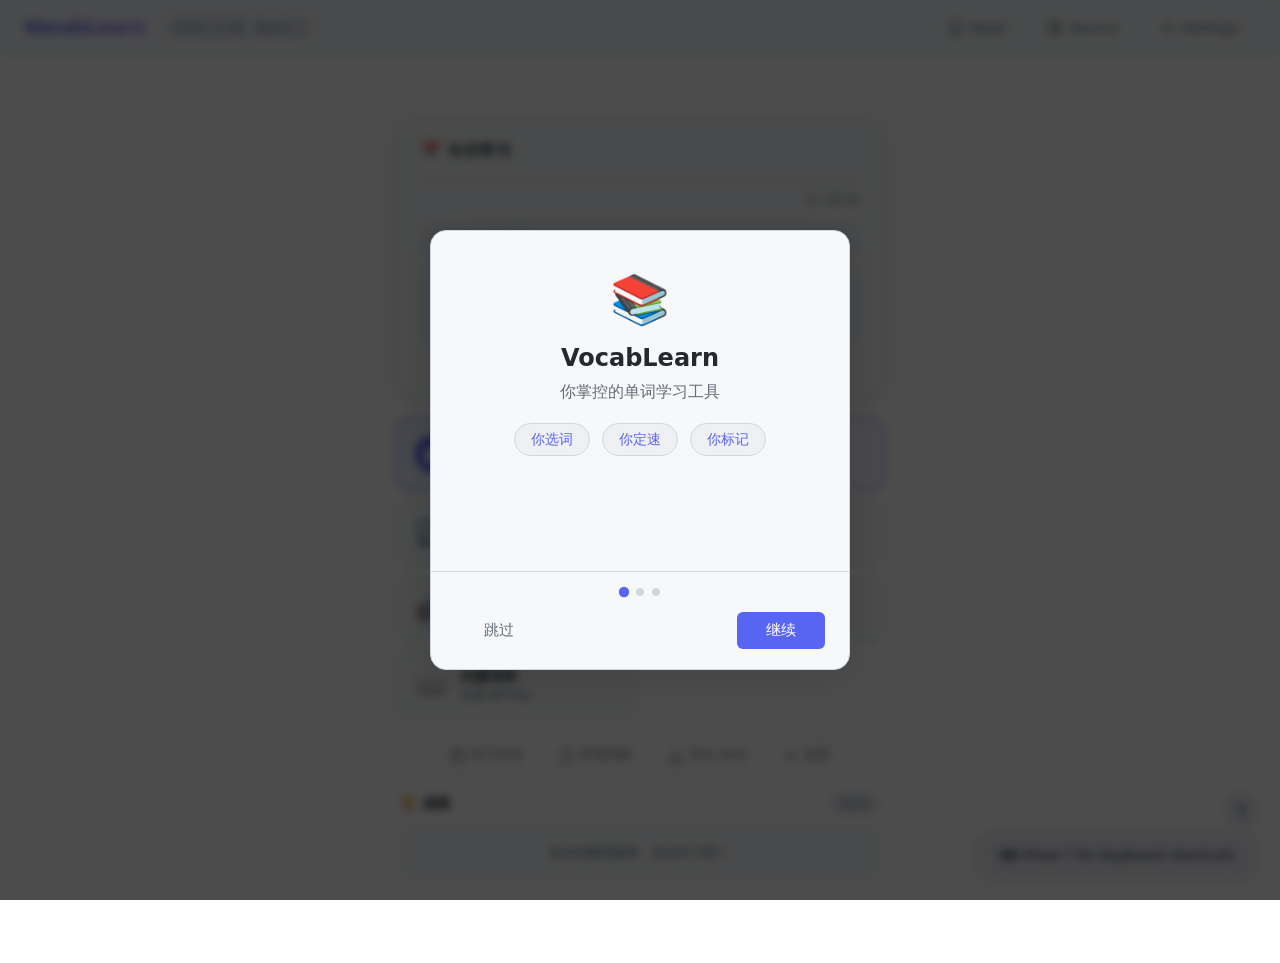
==== index.html @ 9d673333 "v6.0 Step 4: 徽章系统 (19 badges)" ====
<!DOCTYPE html>
<html lang="en" data-theme="dark">
<head>
  <meta charset="UTF-8" />
  <meta name="viewport" content="width=device-width, initial-scale=1.0" />
  <meta name="apple-mobile-web-app-capable" content="yes" />
  <meta name="apple-mobile-web-app-status-bar-style" content="black-translucent" />
  <title>VocabLearn</title>
  <link rel="icon" type="image/svg+xml" href="favicon.svg" />
  <link rel="apple-touch-icon" href="icons/icon-192.png" />
  <link rel="stylesheet" href="style.css" />
  <link rel="manifest" href="manifest.json" />
</head>
<body>
  <!-- ===== Top Navigation ===== -->
  <header class="app-header">
    <div class="header-left">
      <h1 class="logo">VocabLearn</h1>
      <span class="session-info" id="sessionInfo"></span>
    </div>
    <div class="header-right">
      <button class="btn btn-ghost" id="btnReading" title="Reading mode">
        <svg viewBox="0 0 24 24" fill="none" stroke="currentColor" stroke-width="2"><path d="M4 19.5A2.5 2.5 0 0 1 6.5 17H20"/><path d="M6.5 2H20v20H6.5A2.5 2.5 0 0 1 4 19.5v-15A2.5 2.5 0 0 1 6.5 2z"/></svg>
        Read
      </button>
      <button class="btn btn-ghost" id="btnSource" title="Change vocabulary source">
        <svg viewBox="0 0 24 24" fill="none" stroke="currentColor" stroke-width="2"><path d="M14 2H6a2 2 0 0 0-2 2v16a2 2 0 0 0 2 2h12a2 2 0 0 0 2-2V8z"/><polyline points="14 2 14 8 20 8"/><line x1="16" y1="13" x2="8" y2="13"/><line x1="16" y1="17" x2="8" y2="17"/><polyline points="10 9 9 9 8 9"/></svg>
        Source
      </button>
      <button class="btn btn-ghost" id="btnSettings" title="Settings">
        <svg viewBox="0 0 24 24" fill="none" stroke="currentColor" stroke-width="2"><circle cx="12" cy="12" r="3"/><path d="M19.07 4.93l-1.41 1.41M4.93 4.93l1.41 1.41M4.93 19.07l1.41-1.41M19.07 19.07l-1.41-1.41M12 2v2M12 20v2M2 12h2M20 12h2"/></svg>
        Settings
      </button>
    </div>
  </header>

  <!-- ===== Mobile Bottom Navigation (visible ≤ 600px) ===== -->
  <nav class="mobile-nav" id="mobileNav">
    <button class="mobile-nav-btn active" data-target="welcome">
      <svg viewBox="0 0 24 24" fill="none" stroke="currentColor" stroke-width="2"><path d="M3 9l9-7 9 7v11a2 2 0 0 1-2 2H5a2 2 0 0 1-2-2z"/><polyline points="9 22 9 12 15 12 15 22"/></svg>
      <span>Learn</span>
    </button>
    <button class="mobile-nav-btn" data-target="review">
      <svg viewBox="0 0 24 24" fill="none" stroke="currentColor" stroke-width="2"><path d="M1 12s4-8 11-8 11 8 11 8-4 8-11 8-11-8-11-8z"/><circle cx="12" cy="12" r="3"/></svg>
      <span>Review</span>
    </button>
    <button class="mobile-nav-btn" data-target="practice">
      <svg viewBox="0 0 24 24" fill="none" stroke="currentColor" stroke-width="2">
        <polygon points="12 2 15.09 8.26 22 9.27 17 14.14 18.18 21.02 12 17.77 5.82 21.02 7 14.14 2 9.27 8.91 8.26 12 2"/>
      </svg>
      <span>Practice</span>
    </button>
    <button class="mobile-nav-btn" data-target="settings">
      <svg viewBox="0 0 24 24" fill="none" stroke="currentColor" stroke-width="2"><circle cx="12" cy="12" r="3"/><path d="M19.07 4.93l-1.41 1.41M4.93 4.93l1.41 1.41M4.93 19.07l1.41-1.41M19.07 19.07l-1.41-1.41M12 2v2M12 20v2M2 12h2M20 12h2"/></svg>
      <span>Settings</span>
    </button>
  </nav>

  <!-- ===== Main Content Area ===== -->
  <main id="mainContent">

    <!-- === SCREEN: Welcome === -->
    <section id="screenWelcome" class="screen active">
      <div class="welcome-scroll">
        <!-- Top: Daily Learning Card -->
        <div class="daily-card" id="dailyCard">
          <div class="daily-card-header">
            <span class="daily-card-title">📅 今日学习</span>
          </div>
          <div class="daily-progress-bar">
            <div class="daily-progress-fill" id="dailyProgressFill" style="width:0%"></div>
          </div>
          <div class="daily-progress-label" id="dailyProgressLabel">0 / 0 词</div>

          <!-- v6.0: 每日目标区域 -->
          <div class="daily-goal-area" id="dailyGoalArea">
            <span class="daily-goal-label">今日目标</span>
            <span class="daily-goal-value" id="dailyGoalValue">50 词</span>
            <button class="btn btn-ghost daily-goal-edit" id="btnEditGoal">[编辑]</button>
          </div>

          <!-- v6.0: 目标达成提示 -->
          <div class="daily-goal-feedback" id="dailyGoalFeedback" style="display:none"></div>

          <div class="daily-stats">
            <div class="daily-stat">
              <span class="daily-stat-icon">🔥</span>
              <span class="daily-stat-value" id="dailyStreak">0 天</span>
              <span class="daily-stat-label">连续学习</span>
            </div>
            <div class="daily-stat">
              <span class="daily-stat-icon">📚</span>
              <span class="daily-stat-value" id="dailyDueCount">0 词</span>
              <span class="daily-stat-label">待复习</span>
            </div>
            <div class="daily-stat">
              <span class="daily-stat-icon">⏰</span>
              <span class="daily-stat-value" id="dailyLastTime">--</span>
              <span class="daily-stat-label">上次学习</span>
            </div>
          </div>
          <!-- Empty state guide (shown when no data) -->
          <div class="daily-empty-guide" id="dailyEmptyGuide" style="display:none">
            <p>今天还没开始学习，现在开始？</p>
          </div>
          <!-- Session snapshot restore hint -->
          <div class="snapshot-restore" id="snapshotRestore" style="display:none">
            <p>📌 有未完成的批次（Batch <span id="snapshotBatchNum">0</span>），是否继续？</p>
            <div class="snapshot-restore-actions">
              <button class="btn btn-primary" id="snapshotResume">继续</button>
              <button class="btn btn-ghost" id="snapshotDiscard">放弃</button>
            </div>
          </div>
        </div>

        <!-- Middle: Quick Start Area (2×3) -->
        <div class="quick-start-grid" id="quickStartGrid">
          <!-- 1. Continue Learning (primary, biggest) -->
          <button class="qs-card qs-continue" id="btnQSC">
            <div class="qs-icon">▶</div>
            <div class="qs-info">
              <span class="qs-title">继续学习</span>
              <span class="qs-desc" id="qsContinueDesc">上次进度待加载</span>
            </div>
          </button>
          <!-- 2. Review -->
          <button class="qs-card" id="btnQSReview">
            <div class="qs-icon">🔄</div>
            <div class="qs-info">
              <span class="qs-title">复习生词 <span class="qs-badge" id="qsReviewBadge"></span></span>
              <span class="qs-desc">使用 SM-2 间隔重复</span>
            </div>
          </button>
          <!-- 3. Select Vocab -->
          <button class="qs-card" id="btnQSSource">
            <div class="qs-icon">📚</div>
            <div class="qs-info">
              <span class="qs-title">选择词库</span>
              <span class="qs-desc" id="qsSourceDesc">AI / 内置 / 文件导入</span>
            </div>
          </button>
          <!-- 4. AI Generate -->
          <button class="qs-card" id="btnQSGenerate">
            <div class="qs-icon">🤖</div>
            <div class="qs-info">
              <span class="qs-title">AI 生成</span>
              <span class="qs-desc">用 DeepSeek 生成新词</span>
            </div>
          </button>
          <!-- 5. File Import -->
          <button class="qs-card" id="btnQSFile">
            <div class="qs-icon">📄</div>
            <div class="qs-info">
              <span class="qs-title">文件导入</span>
              <span class="qs-desc">加载 .txt 单词文件</span>
            </div>
          </button>
          <!-- 6. Start Built-in (placeholder for legacy btnBuiltin) -->
          <button class="qs-card" id="btnQSBuiltin">
            <div class="qs-icon">📖</div>
            <div class="qs-info">
              <span class="qs-title">内置词库</span>
              <span class="qs-desc">无需 API Key</span>
            </div>
          </button>
        </div>
        <input type="file" id="fileInput" accept=".txt" multiple style="display:none" />

        <!-- Bottom: Quick Access -->
        <div class="quick-access-bar">
          <button class="qa-btn" id="qaCalendar">
            <svg viewBox="0 0 24 24" fill="none" stroke="currentColor" stroke-width="2"><rect x="3" y="4" width="18" height="18" rx="2"/><line x1="16" y1="2" x2="16" y2="6"/><line x1="8" y1="2" x2="8" y2="6"/><line x1="3" y1="10" x2="21" y2="10"/></svg>
            <span>学习日历</span>
          </button>
          <button class="qa-btn" id="qaDifficult">
            <svg viewBox="0 0 24 24" fill="none" stroke="currentColor" stroke-width="2"><circle cx="12" cy="12" r="10"/><path d="M12 8v4M12 16h.01"/></svg>
            <span>常错词榜</span>
          </button>
          <button class="qa-btn" id="qaExportAnki">
            <svg viewBox="0 0 24 24" fill="none" stroke="currentColor" stroke-width="2"><path d="M21 15v4a2 2 0 0 1-2 2H5a2 2 0 0 1-2-2v-4"/><polyline points="7 10 12 15 17 10"/><line x1="12" y1="15" x2="12" y2="3"/></svg>
            <span>导出 Anki</span>
          </button>
          <button class="qa-btn" id="qaSettings">
            <svg viewBox="0 0 24 24" fill="none" stroke="currentColor" stroke-width="2"><circle cx="12" cy="12" r="3"/><path d="M19.07 4.93l-1.41 1.41M4.93 4.93l1.41 1.41M4.93 19.07l1.41-1.41M19.07 19.07l-1.41-1.41M12 2v2M12 20v2M2 12h2M20 12h2"/></svg>
            <span>设置</span>
          </button>
        </div>

        <!-- Achievements / Badges -->
        <div class="badges-section" id="badgesSection">
          <div class="badges-header">
            <span class="badges-title">🏆 成就</span>
            <span class="badges-count" id="badgesCount">0/19</span>
          </div>
          <div class="badges-row" id="badgesRow">
            <div class="badges-placeholder">还没有解锁徽章，快去学习吧！</div>
          </div>
        </div>

        <!-- Heatmap -->
        <div class="heatmap-section" id="heatmapSection" style="display:none; margin-top: 24px; max-width:480px; width:100%; margin-left:auto; margin-right:auto;">
          <h3 style="font-size:0.85rem;color:var(--color-text-muted);margin-bottom:8px;text-align:center;">📊 学习日历（近60天）</h3>
          <div class="heatmap-grid" id="heatmapGrid"></div>
          <div class="heatmap-legend" id="heatmapLegend"></div>
        </div>

        <!-- Legacy welcome hint for review due -->
        <p class="welcome-hint" id="reviewDueHint" style="display:none"></p>
      </div>
    </section>

    <!-- === SCREEN: Loading === -->
    <section id="screenLoading" class="screen">
      <div class="loading-card">
        <div class="spinner"></div>
        <p id="loadingMsg">Generating vocabulary list...</p>
      </div>
    </section>

    <!-- === SCREEN: Word Grid === -->
    <section id="screenGrid" class="screen">
      <div class="grid-toolbar">
        <div class="grid-toolbar-left">
          <span class="progress-badge" id="batchLabel">Batch 1</span>
          <span class="word-count" id="wordCountLabel">100 words</span>
        </div>
        <div class="grid-progress-bar" id="gridProgressBar">
          <div class="grid-progress-fill" id="gridProgressFill"></div>
        </div>
        <div class="grid-toolbar-right">
          <span class="selection-hint">Click words you <strong>don't know</strong></span>
          <button class="btn btn-ghost" id="btnSelectAll" title="Mark all as unfamiliar">Mark all</button>
          <button class="btn btn-ghost" id="btnDeselectAll" title="Unmark all">Unmark all</button>
          <button class="btn btn-primary" id="btnNext">
            Next →
          </button>
        </div>
      </div>
      <div class="word-grid" id="wordGrid"></div>
      <div class="grid-footer">
        <span id="markedCount">0 words marked as unfamiliar</span>
      </div>
    </section>

    <!-- === SCREEN: Detail Review === -->
    <section id="screenDetail" class="screen">
      <div class="detail-toolbar">
        <button class="btn btn-ghost" id="btnBackToGrid">← Back</button>
        <h2>Review Unfamiliar Words</h2>
        <button class="btn btn-primary" id="btnConfirm">Confirm & Continue →</button>
      </div>
      <div id="loadingDetail" class="loading-inline" style="display:none">
        <div class="spinner spinner-sm"></div>
        <span>Loading word details...</span>
      </div>
      <div class="detail-grid" id="detailGrid"></div>
    </section>

    <!-- === SCREEN: Session Complete === -->
    <section id="screenDone" class="screen">
      <div class="done-card">
        <div class="done-icon">✓</div>
        <h2>Batch Complete!</h2>
        <div class="done-stats" id="doneStats"></div>
        <!-- Quick Test (embedded) -->
        <div class="quick-test-section" id="quickTestSection" style="display:none">
          <div class="quick-test-header" id="quickTestHeader">
            <button class="btn btn-ghost" id="btnToggleQuickTest">
              <span class="quick-test-arrow" id="quickTestArrow">▶</span>
              📝 快速测验（本批 5 题）
            </button>
          </div>
          <div class="quick-test-body" id="quickTestBody" style="display:none">
            <div id="quickTestContent"></div>
            <div class="quick-test-result" id="quickTestResult" style="display:none"></div>
          </div>
        </div>

        <div class="done-actions">
          <button class="btn btn-primary btn-large" id="btnNextBatch">Next 100 Words →</button>
          <button class="btn btn-secondary btn-large" id="btnStartQuiz">Start Quiz</button>
          <button class="btn btn-secondary btn-large" id="btnDownloadRecord">Download Record</button>
          <button class="btn btn-secondary btn-large" id="btnRestart">Start Over</button>
          <button class="btn btn-secondary btn-large" id="btnDictation">🎧 Dictation</button>
          <button class="btn btn-secondary btn-large" id="btnCloze">📝 Cloze</button>
          <button class="btn btn-secondary btn-large" id="btnExportAnki">📤 Export to Anki</button>
        </div>
        <p class="done-note" id="doneNote"></p>
        <p class="done-note" id="historySection" style="display:none">
          <a href="#" id="linkShowHistory">View Learning History</a>
        </p>
      </div>
    </section>

    <!-- === SCREEN: Review === -->
    <section id="screenReview" class="screen">
      <div class="review-toolbar">
        <div class="review-toolbar-left">
          <button class="btn btn-ghost" id="btnReviewBack">← Back</button>
          <h2>Review Unfamiliar Words</h2>
        </div>
        <div class="review-toolbar-right">
          <span class="review-progress" id="reviewProgress"></span>
        </div>
      </div>
      <div class="review-content" id="reviewContent">
        <div class="review-stats" id="reviewStats"></div>
        <div class="review-list" id="reviewList"></div>
      </div>
    </section>

    <!-- === SCREEN: Quiz (legacy — replaced by Practice tab) === -->
    <section id="screenQuiz" class="screen" style="display:none">
    </section>

  </main>

    <!-- === SCREEN: Dictation (legacy — replaced by Practice tab) === -->
    <section id="screenDictation" class="screen" style="display:none">
    </section>

    <!-- === SCREEN: Cloze (legacy — replaced by Practice tab) === -->
    <section id="screenCloze" class="screen" style="display:none">
    </section>

    <!-- === SCREEN: Practice (Tabbed) === -->
    <section id="screenPractice" class="screen">
      <div class="practice-tabs" id="practiceTabs">
        <button class="practice-tab active" data-tab="quiz">🔤 Quiz</button>
        <button class="practice-tab" data-tab="dictation">🎧 Dictation</button>
        <button class="practice-tab" data-tab="cloze">📝 Cloze</button>
        <button class="practice-tab" data-tab="reading">📖 Reading</button>
      </div>
      <div class="practice-content" id="practiceContent">
        <!-- Quiz tab -->
        <div class="practice-pane" data-tab="quiz">
          <div class="quiz-toolbar">
            <div class="quiz-toolbar-left">
              <button class="btn btn-ghost" id="btnPracticeBack">← Back</button>
              <h2>Quiz</h2>
            </div>
            <div class="quiz-toolbar-right">
              <span class="quiz-score" id="quizScore">0 / 10</span>
            </div>
          </div>
          <div class="quiz-content" id="quizContent"></div>
        </div>
        <!-- Dictation tab -->
        <div class="practice-pane" data-tab="dictation" style="display:none">
          <div class="dictation-toolbar">
            <div class="dictation-toolbar-left">
              <button class="btn btn-ghost" id="btnDictationBack">← Back</button>
              <h2>Dictation</h2>
            </div>
            <div class="dictation-toolbar-right">
              <span class="dictation-score" id="dictationScore">0 / 10</span>
            </div>
          </div>
          <div class="dictation-content" id="dictationContent"></div>
        </div>
        <!-- Cloze tab -->
        <div class="practice-pane" data-tab="cloze" style="display:none">
          <div class="cloze-toolbar">
            <div class="cloze-toolbar-left">
              <button class="btn btn-ghost" id="btnClozeBack">← Back</button>
              <h2>Cloze (Fill-in-the-Blank)</h2>
            </div>
            <div class="cloze-toolbar-right">
              <span class="cloze-score" id="clozeScore">0 / 10</span>
            </div>
          </div>
          <div class="cloze-content" id="clozeContent"></div>
        </div>
        <!-- Reading tab -->
        <div class="practice-pane" data-tab="reading" style="display:none">
          <div class="reading-toolbar">
            <div class="reading-toolbar-left">
              <h2>Reading Mode</h2>
            </div>
            <div class="reading-toolbar-right">
              <span class="reading-word-count" id="readingWordCount"></span>
            </div>
          </div>
          <div class="reading-content">
            <div class="reading-input-area" id="readingInputArea">
              <textarea id="readingTextarea" placeholder="Paste an English article here..." rows="8"></textarea>
              <div class="reading-input-actions">
                <button class="btn btn-primary" id="btnExtractWords">🔍 Extract Words</button>
              </div>
            </div>
            <div class="reading-article-area" id="readingArticleArea" style="display:none">
              <h3>Article</h3>
              <div class="reading-article" id="readingArticle"></div>
              <h3>Extracted Words <span id="readingExtractedCount" class="reading-extracted-badge"></span></h3>
              <div class="reading-words" id="readingWords"></div>
              <div class="reading-actions">
                <button class="btn btn-primary" id="btnAddAllToReview">📚 Add All to Review Pool</button>
                <button class="btn btn-secondary" id="btnReadingBackToInput">← Edit Text</button>
              </div>
            </div>
          </div>
        </div>
      </div>
    </section>

    <!-- === SCREEN: Reading (legacy — replaced by Practice tab) === -->
    <section id="screenReading" class="screen" style="display:none">
    </section>

  <div class="peek-popup" id="peekPopup" style="display:none">
    <div class="peek-popup-inner">
      <div class="peek-word" id="peekWord"></div>
      <div class="peek-pronunciation" id="peekPron"></div>
      <div class="peek-chinese" id="peekChinese"></div>
      <div class="peek-definition" id="peekDef"></div>
      <div class="peek-actions">
        <button class="btn btn-sm2-good" id="peekMarkFamiliar">✓ 认识</button>
        <button class="btn btn-sm2-again" id="peekMarkUnfamiliar">✗ 不认识</button>
      </div>
    </div>
  </div>

  <!-- ===== Settings Modal ===== -->
  <div class="modal-backdrop" id="modalSettings" style="display:none">
    <div class="modal">
      <div class="modal-header">
        <h3>Settings</h3>
        <button class="modal-close" id="closeSettings">✕</button>
      </div>
      <div class="modal-body">
        <div class="form-group">
          <label for="inputApiKey">DeepSeek API Key</label>
          <div class="input-with-toggle">
            <input type="password" id="inputApiKey" placeholder="sk-..." autocomplete="off" />
            <button class="btn-toggle-pw" id="toggleApiKey" type="button">Show</button>
          </div>
          <span class="form-hint">Stored locally in your browser. Never sent anywhere except DeepSeek.</span>
        </div>
        <div class="form-group">
          <label for="inputWordsPerBatch">Words per batch</label>
          <input type="number" id="inputWordsPerBatch" min="10" max="500" value="100" />
        </div>
        <div class="form-group">
          <label for="inputDifficulty">Vocabulary level</label>
          <select id="inputDifficulty">
            <option value="beginner">Beginner (A1–A2)</option>
            <option value="intermediate" selected>Intermediate (B1–B2)</option>
            <option value="advanced">Advanced (C1–C2)</option>
            <option value="academic">Academic / GRE</option>
            <option value="business">Business English</option>
          </select>
        </div>
        <div class="form-group">
          <label class="toggle-label">
            <input type="checkbox" id="inputAutoPronounce" />
            <span>Auto-pronounce on word detail</span>
          </label>
          <span class="form-hint">Automatically read aloud when entering detail page</span>
        </div>
        <div class="form-group">
          <label class="toggle-label">
            <input type="checkbox" id="inputShowShortcuts" checked />
            <span>Show keyboard shortcut hints</span>
          </label>
        </div>
        <div class="form-group">
          <label for="inputTheme">Theme</label>
          <select id="inputTheme">
            <option value="dark">Dark</option>
            <option value="light">Light</option>
            <option value="system">Follow System</option>
          </select>
        </div>
        <hr style="border-color:var(--color-border);margin:20px 0" />
        <div class="sync-section" id="syncSection">
          <h4 style="font-size:0.95rem;font-weight:600;margin-bottom:12px;color:var(--color-text)">🔄 WebDAV Sync</h4>
          <div class="form-group">
            <label for="inputSyncUrl">WebDAV Server URL</label>
            <input type="text" id="inputSyncUrl" placeholder="https://example.com/remote.php/dav/files/user/" />
          </div>
          <div class="form-group">
            <label for="inputSyncUser">Username</label>
            <input type="text" id="inputSyncUser" placeholder="WebDAV username" autocomplete="off" />
          </div>
          <div class="form-group">
            <label for="inputSyncPass">Password</label>
            <div class="input-with-toggle">
              <input type="password" id="inputSyncPass" placeholder="App password" autocomplete="off" />
              <button class="btn-toggle-pw" id="toggleSyncPass" type="button">Show</button>
            </div>
            <span class="form-hint">Stored locally in your browser. Use an app-specific password for security.</span>
          </div>
          <div class="form-group">
            <label class="toggle-label">
              <input type="checkbox" id="inputAutoSync" />
              <span>Auto-sync after each batch</span>
            </label>
          </div>
          <div class="sync-buttons">
            <button class="btn btn-secondary" id="btnSyncTest">🔌 Test Connection</button>
            <button class="btn btn-primary" id="btnSyncPush">⬆ Push Data</button>
            <button class="btn btn-secondary" id="btnSyncPull">⬇ Pull Data</button>
          </div>
          <p class="form-hint" id="syncStatus">Not synced yet.</p>
        </div>
        <hr style="border-color:var(--color-border);margin:20px 0" />
        <div class="form-group danger-zone">
          <label style="color:var(--color-danger);font-weight:600">⚠ Danger Zone</label>
          <p class="form-hint" style="margin-bottom:10px">This will erase all your learning data, review pool, and settings. This action cannot be undone.</p>
          <button class="btn btn-danger" id="btnClearAllData">🗑 Clear All Data</button>
        </div>
      </div>
      <div class="modal-footer">
        <button class="btn btn-primary" id="btnSaveSettings">Save Settings</button>
      </div>
    </div>
  </div>

  <!-- ===== Source Modal ===== -->
  <div class="modal-backdrop" id="modalSource" style="display:none">
    <div class="modal">
      <div class="modal-header">
        <h3>Vocabulary Source</h3>
        <button class="modal-close" id="closeSource">✕</button>
      </div>
      <div class="modal-body">
        <div class="source-options">
          <label class="source-option" id="srcAI">
            <input type="radio" name="source" value="ai" checked />
            <div class="source-card">
              <div class="source-icon">🤖</div>
              <div class="source-info">
                <strong>AI Generated</strong>
                <span>DeepSeek generates fresh vocabulary batches</span>
              </div>
            </div>
          </label>
          <label class="source-option" id="srcFile">
            <input type="radio" name="source" value="file" />
            <div class="source-card">
              <div class="source-icon">📄</div>
              <div class="source-info">
                <strong>Text File(s)</strong>
                <span>Load words from .txt files (one word per line)</span>
              </div>
            </div>
          </label>
          <label class="source-option" id="srcBuiltin">
            <input type="radio" name="source" value="builtin" />
            <div class="source-card">
              <div class="source-icon">📚</div>
              <div class="source-info">
                <strong>Built-in Vocabulary</strong>
                <span>Choose from curated word lists (no API key needed)</span>
              </div>
            </div>
          </label>
        </div>
        <div id="fileSourcePanel" style="display:none" class="file-source-panel">
          <button class="btn btn-secondary" id="btnChooseFiles">Choose File(s)</button>
          <span id="fileSourceStatus" class="form-hint"></span>
          <input type="file" id="fileInputSource" accept=".txt" multiple style="display:none" />
        </div>
        <div id="builtinSourcePanel" style="display:none" class="builtin-source-panel">
          <div id="builtinVocabList" class="builtin-vocab-list">
            <div class="builtin-loading-panel">
              <div class="spinner spinner-sm"></div>
              <span>Loading word lists...</span>
            </div>
          </div>
        </div>
      </div>
      <div class="modal-footer">
        <button class="btn btn-primary" id="btnApplySource">Apply</button>
      </div>
    </div>
  </div>

  <!-- ===== Keyboard Shortcut Help Button ===== -->
  <button class="btn-shortcut-help" id="btnShortcutHelp" title="Keyboard shortcuts">?</button>

  <!-- ===== Keyboard Shortcut Modal ===== -->
  <div class="modal-backdrop" id="modalShortcuts" style="display:none">
    <div class="modal modal-sm">
      <div class="modal-header">
        <h3>⌨ Keyboard Shortcuts</h3>
        <button class="modal-close" id="closeShortcuts">✕</button>
      </div>
      <div class="modal-body">
        <div class="shortcut-list">
          <div class="shortcut-item"><kbd>Space</kbd><span>Start learning / Next batch</span></div>
          <div class="shortcut-item"><kbd>Enter</kbd><span>Confirm / Next</span></div>
          <div class="shortcut-item"><kbd>Esc</kbd><span>Close modal / Go back</span></div>
          <div class="shortcut-item"><kbd>R</kbd><span>Open Review (on welcome)</span></div>
          <div class="shortcut-item"><kbd>M</kbd><span>Mark all words (on grid)</span></div>
          <div class="shortcut-item"><kbd>←</kbd><span>Go back (detail/practice)</span></div>
          <div class="shortcut-item"><kbd>→</kbd><span>Next card (detail)</span></div>
          <div class="shortcut-item"><kbd>1/2/3/4</kbd><span>Again/Hard/Good/Easy (review)</span></div>
          <div class="shortcut-item"><kbd>D</kbd><span>Dictation (on done/welcome)</span></div>
          <div class="shortcut-item"><kbd>C</kbd><span>Cloze (on done/welcome)</span></div>
        </div>
      </div>
    </div>
  </div>

  <!-- ===== Toast Notification (stackable) ===== -->
  <div id="toastContainer" class="toast-container"></div>

  <script src="storage.js"></script>
  <script src="onboarding.js"></script>
  <script src="badges.js"></script>
  <script src="api.js"></script>
  <script src="review.js"></script>
  <script src="quiz.js"></script>
  <script src="tts.js"></script>
  <script src="anki.js"></script>
  <script src="dictation.js"></script>
  <script src="cloze.js"></script>
  <script src="sync.js"></script>
  <script src="reading.js"></script>
  <script src="practice.js"></script>
  <script src="app.js"></script>
  <script>
    // Register Service Worker
    if ('serviceWorker' in navigator) {
      window.addEventListener('load', function() {
        navigator.serviceWorker.register('sw.js').then(function(reg) {
          console.log('SW registered:', reg.scope);
        }, function(err) {
          console.log('SW registration failed:', err);
        });
      });
    }
  </script>
</body>
</html>
---- style.css ----
/* =========================================================
   VocabLearn — style.css
   ========================================================= */

/* ---------- CSS Custom Properties ---------- */
:root {
  --color-bg:           #0f1117;
  --color-surface:      #1a1d27;
  --color-surface-2:    #232736;
  --color-border:       #2e3347;
  --color-text:         #e8eaf0;
  --color-text-muted:   #7c829a;
  --color-primary:      #5b6ef5;
  --color-primary-dark: #4558e8;
  --color-primary-glow: rgba(91, 110, 245, 0.25);
  --color-accent:       #f0c040;
  --color-success:      #3ecf8e;
  --color-danger:       #f56565;
  --color-marked-bg:    rgba(240, 192, 64, 0.15);
  --color-marked-border:#f0c040;

  --radius-sm:  6px;
  --radius-md:  10px;
  --radius-lg:  16px;

  --shadow-card: 0 4px 24px rgba(0,0,0,0.4);
  --shadow-modal: 0 8px 48px rgba(0,0,0,0.6);

  --font-sans: 'Inter', 'Segoe UI', system-ui, -apple-system, sans-serif;
  --font-mono: 'JetBrains Mono', 'Fira Code', 'Cascadia Code', monospace;

  --transition: 150ms ease;
}

/* ---------- Reset & Base ---------- */
*, *::before, *::after {
  box-sizing: border-box;
  margin: 0;
  padding: 0;
}

html { font-size: 16px; }

body {
  font-family: var(--font-sans);
  background: var(--color-bg);
  color: var(--color-text);
  min-height: 100vh;
  display: flex;
  flex-direction: column;
  -webkit-font-smoothing: antialiased;
}

a { color: var(--color-primary); text-decoration: none; }
a:hover { text-decoration: underline; }

/* ---------- Scrollbar ---------- */
::-webkit-scrollbar { width: 6px; height: 6px; }
::-webkit-scrollbar-track { background: var(--color-surface); }
::-webkit-scrollbar-thumb { background: var(--color-border); border-radius: 3px; }

/* =========================================================
   HEADER
   ========================================================= */
.app-header {
  display: flex;
  align-items: center;
  justify-content: space-between;
  padding: 0 24px;
  height: 56px;
  background: var(--color-surface);
  border-bottom: 1px solid var(--color-border);
  position: sticky;
  top: 0;
  z-index: 100;
  flex-shrink: 0;
}

.header-left {
  display: flex;
  align-items: center;
  gap: 16px;
}

.logo {
  font-size: 1.2rem;
  font-weight: 700;
  background: linear-gradient(135deg, var(--color-primary), #a78bfa);
  -webkit-background-clip: text;
  -webkit-text-fill-color: transparent;
  background-clip: text;
  letter-spacing: -0.5px;
}

.session-info {
  font-size: 0.78rem;
  color: var(--color-text-muted);
  background: var(--color-surface-2);
  padding: 3px 10px;
  border-radius: 20px;
  border: 1px solid var(--color-border);
}

.header-right {
  display: flex;
  align-items: center;
  gap: 8px;
}

/* =========================================================
   BUTTONS
   ========================================================= */
.btn {
  display: inline-flex;
  align-items: center;
  gap: 6px;
  padding: 8px 16px;
  border-radius: var(--radius-sm);
  font-size: 0.875rem;
  font-weight: 500;
  font-family: var(--font-sans);
  cursor: pointer;
  border: 1px solid transparent;
  transition: background var(--transition), border-color var(--transition),
              transform var(--transition), box-shadow var(--transition);
  white-space: nowrap;
  line-height: 1;
}

.btn:active { transform: scale(0.97); }
.btn:disabled { opacity: 0.45; cursor: not-allowed; transform: none; }

.btn svg { width: 16px; height: 16px; flex-shrink: 0; }

.btn-primary {
  background: var(--color-primary);
  color: #fff;
}
.btn-primary:hover:not(:disabled) {
  background: var(--color-primary-dark);
  box-shadow: 0 0 0 3px var(--color-primary-glow);
}

.btn-secondary {
  background: var(--color-surface-2);
  color: var(--color-text);
  border-color: var(--color-border);
}
.btn-secondary:hover:not(:disabled) {
  background: var(--color-border);
}

.btn-ghost {
  background: transparent;
  color: var(--color-text-muted);
  border-color: transparent;
}
.btn-ghost:hover:not(:disabled) {
  background: var(--color-surface-2);
  color: var(--color-text);
}

.btn-large {
  padding: 12px 28px;
  font-size: 1rem;
  border-radius: var(--radius-md);
}

/* =========================================================
   SCREENS
   ========================================================= */
.screen { display: none; flex: 1; }
.screen.active { display: flex; flex-direction: column; }

main {
  flex: 1;
  display: flex;
  flex-direction: column;
  overflow-y: auto;
}

/* =========================================================
   WELCOME SCREEN
   ========================================================= */
#screenWelcome {
  align-items: center;
  justify-content: center;
  padding: 40px 20px;
}

.welcome-card {
  text-align: center;
  max-width: 480px;
  width: 100%;
}

.welcome-icon {
  margin: 0 auto 24px;
  width: 80px;
  height: 80px;
  background: var(--color-surface-2);
  border: 1px solid var(--color-border);
  border-radius: 20px;
  display: flex;
  align-items: center;
  justify-content: center;
  color: var(--color-primary);
}

.welcome-icon svg { width: 44px; height: 44px; }

.welcome-card h2 {
  font-size: 1.75rem;
  font-weight: 700;
  margin-bottom: 12px;
  letter-spacing: -0.5px;
}

.welcome-card p {
  color: var(--color-text-muted);
  margin-bottom: 32px;
  line-height: 1.6;
}

.welcome-actions {
  display: flex;
  gap: 12px;
  justify-content: center;
  flex-wrap: wrap;
  margin-bottom: 20px;
}

.welcome-hint {
  font-size: 0.82rem;
  color: var(--color-text-muted);
  margin-bottom: 0 !important;
}

/* =========================================================
   LOADING SCREEN
   ========================================================= */
#screenLoading {
  align-items: center;
  justify-content: center;
}

.loading-card {
  text-align: center;
}

.loading-card p {
  color: var(--color-text-muted);
  margin-top: 20px;
  font-size: 0.95rem;
}

/* Spinner */
.spinner {
  width: 44px;
  height: 44px;
  border: 3px solid var(--color-border);
  border-top-color: var(--color-primary);
  border-radius: 50%;
  animation: spin 0.7s linear infinite;
  margin: 0 auto;
}

.spinner-sm {
  width: 20px;
  height: 20px;
  border-width: 2px;
}

@keyframes spin { to { transform: rotate(360deg); } }

.loading-inline {
  display: flex;
  align-items: center;
  gap: 10px;
  justify-content: center;
  padding: 24px;
  color: var(--color-text-muted);
  font-size: 0.9rem;
}

/* =========================================================
   WORD GRID SCREEN
   ========================================================= */
#screenGrid {
  padding: 0;
}

.grid-toolbar {
  display: flex;
  align-items: center;
  justify-content: space-between;
  padding: 14px 24px;
  background: var(--color-surface);
  border-bottom: 1px solid var(--color-border);
  gap: 16px;
  flex-wrap: wrap;
}

.grid-toolbar-left,
.grid-toolbar-right {
  display: flex;
  align-items: center;
  gap: 12px;
}

.progress-badge {
  background: var(--color-primary-glow);
  color: var(--color-primary);
  border: 1px solid var(--color-primary);
  border-radius: 20px;
  padding: 3px 12px;
  font-size: 0.8rem;
  font-weight: 600;
}

.word-count {
  color: var(--color-text-muted);
  font-size: 0.85rem;
}

.selection-hint {
  font-size: 0.82rem;
  color: var(--color-text-muted);
}

.selection-hint strong {
  color: var(--color-accent);
}

.word-grid {
  display: grid;
  grid-template-columns: repeat(auto-fill, minmax(120px, 1fr));
  gap: 10px;
  padding: 20px 24px;
  flex: 1;
}

/* Word Chip */
.word-chip {
  display: flex;
  align-items: center;
  justify-content: center;
  padding: 10px 8px;
  background: var(--color-surface);
  border: 1px solid var(--color-border);
  border-radius: var(--radius-sm);
  cursor: pointer;
  font-size: 0.9rem;
  font-weight: 500;
  text-align: center;
  transition: background var(--transition), border-color var(--transition),
              transform var(--transition), box-shadow var(--transition);
  user-select: none;
  word-break: break-word;
  min-height: 44px;
  line-height: 1.3;
}

.word-chip:hover {
  background: var(--color-surface-2);
  border-color: var(--color-primary);
  transform: translateY(-1px);
  box-shadow: 0 3px 12px rgba(91, 110, 245, 0.2);
}

.word-chip.marked {
  background: var(--color-marked-bg);
  border-color: var(--color-marked-border);
  color: var(--color-accent);
  box-shadow: 0 0 0 1px var(--color-marked-border);
}

.word-chip.marked:hover {
  background: rgba(240, 192, 64, 0.22);
  transform: translateY(-1px);
}

.grid-footer {
  padding: 12px 24px;
  border-top: 1px solid var(--color-border);
  text-align: center;
  font-size: 0.83rem;
  color: var(--color-text-muted);
  background: var(--color-surface);
}

/* =========================================================
   DETAIL SCREEN
   ========================================================= */
#screenDetail {
  padding: 0;
}

.detail-toolbar {
  display: flex;
  align-items: center;
  justify-content: space-between;
  padding: 14px 24px;
  background: var(--color-surface);
  border-bottom: 1px solid var(--color-border);
  gap: 16px;
}

.detail-toolbar h2 {
  font-size: 1rem;
  font-weight: 600;
}

.detail-grid {
  display: grid;
  grid-template-columns: repeat(auto-fill, minmax(300px, 1fr));
  gap: 16px;
  padding: 24px;
}

/* Word Detail Card */
.detail-card {
  background: var(--color-surface);
  border: 1px solid var(--color-border);
  border-radius: var(--radius-md);
  padding: 20px;
  transition: border-color var(--transition);
}

.detail-card:hover {
  border-color: var(--color-primary);
}

.detail-card-header {
  display: flex;
  align-items: baseline;
  gap: 10px;
  margin-bottom: 6px;
}

.detail-word {
  font-size: 1.4rem;
  font-weight: 700;
  color: var(--color-accent);
  line-height: 1;
}

.detail-pronunciation {
  font-size: 0.85rem;
  color: var(--color-text-muted);
  font-family: var(--font-mono);
}

.detail-pos {
  display: inline-block;
  font-size: 0.72rem;
  font-weight: 600;
  color: var(--color-primary);
  background: var(--color-primary-glow);
  border: 1px solid var(--color-primary);
  border-radius: 4px;
  padding: 2px 7px;
  margin-bottom: 10px;
  text-transform: uppercase;
  letter-spacing: 0.5px;
}

.detail-definition {
  font-size: 0.92rem;
  line-height: 1.6;
  color: var(--color-text);
  margin-bottom: 12px;
}

.detail-example {
  font-size: 0.85rem;
  color: var(--color-text-muted);
  border-left: 2px solid var(--color-border);
  padding-left: 10px;
  line-height: 1.55;
  font-style: italic;
}

.detail-example::before {
  content: '"';
  color: var(--color-text-muted);
}
.detail-example::after {
  content: '"';
  color: var(--color-text-muted);
}

.detail-chinese {
  font-size: 0.88rem;
  color: var(--color-text-muted);
  margin-bottom: 10px;
  line-height: 1.5;
}

/* Skeleton loading for detail cards */
.detail-card.skeleton .detail-word,
.detail-card.skeleton .detail-definition,
.detail-card.skeleton .detail-example {
  background: var(--color-surface-2);
  border-radius: 4px;
  color: transparent;
  animation: shimmer 1.4s infinite;
}

@keyframes shimmer {
  0%, 100% { opacity: 0.5; }
  50% { opacity: 1; }
}

/* =========================================================
   DONE SCREEN
   ========================================================= */
#screenDone {
  align-items: center;
  justify-content: center;
  padding: 40px 20px;
}

.done-card {
  text-align: center;
  max-width: 460px;
  width: 100%;
}

.done-icon {
  width: 72px;
  height: 72px;
  background: rgba(62, 207, 142, 0.15);
  border: 2px solid var(--color-success);
  border-radius: 50%;
  display: flex;
  align-items: center;
  justify-content: center;
  font-size: 2rem;
  color: var(--color-success);
  margin: 0 auto 24px;
}

.done-card h2 {
  font-size: 1.75rem;
  font-weight: 700;
  margin-bottom: 20px;
}

.done-stats {
  display: flex;
  gap: 16px;
  justify-content: center;
  flex-wrap: wrap;
  margin-bottom: 32px;
}

.stat-pill {
  background: var(--color-surface-2);
  border: 1px solid var(--color-border);
  border-radius: 12px;
  padding: 12px 20px;
  text-align: center;
}

.stat-value {
  display: block;
  font-size: 1.6rem;
  font-weight: 700;
  line-height: 1;
  margin-bottom: 4px;
}

.stat-value.green { color: var(--color-success); }
.stat-value.yellow { color: var(--color-accent); }

.stat-label {
  font-size: 0.75rem;
  color: var(--color-text-muted);
  text-transform: uppercase;
  letter-spacing: 0.5px;
}

.done-actions {
  display: flex;
  gap: 12px;
  justify-content: center;
  flex-wrap: wrap;
  margin-bottom: 16px;
}

.done-note {
  font-size: 0.82rem;
  color: var(--color-text-muted);
  line-height: 1.6;
}

/* =========================================================
   MODALS
   ========================================================= */
.modal-backdrop {
  position: fixed;
  inset: 0;
  background: rgba(0,0,0,0.7);
  z-index: 1000;
  display: flex;
  align-items: center;
  justify-content: center;
  padding: 20px;
  backdrop-filter: blur(4px);
}

.modal {
  background: var(--color-surface);
  border: 1px solid var(--color-border);
  border-radius: var(--radius-lg);
  width: 100%;
  max-width: 480px;
  box-shadow: var(--shadow-modal);
  animation: modalIn 0.2s ease;
}

@keyframes modalIn {
  from { opacity: 0; transform: scale(0.95) translateY(10px); }
  to   { opacity: 1; transform: scale(1) translateY(0); }
}

.modal-header {
  display: flex;
  align-items: center;
  justify-content: space-between;
  padding: 20px 24px 16px;
  border-bottom: 1px solid var(--color-border);
}

.modal-header h3 {
  font-size: 1.05rem;
  font-weight: 600;
}

.modal-close {
  background: none;
  border: none;
  color: var(--color-text-muted);
  cursor: pointer;
  font-size: 1.1rem;
  padding: 4px 8px;
  border-radius: var(--radius-sm);
  transition: color var(--transition), background var(--transition);
}

.modal-close:hover {
  color: var(--color-text);
  background: var(--color-surface-2);
}

.modal-body {
  padding: 20px 24px;
}

.modal-body .builtin-vocab-list {
  max-height: 350px;
}

.modal-footer {
  padding: 16px 24px 20px;
  border-top: 1px solid var(--color-border);
  display: flex;
  justify-content: flex-end;
}

/* Form elements */
.form-group {
  margin-bottom: 20px;
}

.form-group:last-child { margin-bottom: 0; }

label {
  display: block;
  font-size: 0.85rem;
  font-weight: 500;
  color: var(--color-text-muted);
  margin-bottom: 6px;
}

input[type="text"],
input[type="password"],
input[type="number"],
select {
  width: 100%;
  padding: 9px 12px;
  background: var(--color-surface-2);
  border: 1px solid var(--color-border);
  border-radius: var(--radius-sm);
  color: var(--color-text);
  font-size: 0.9rem;
  font-family: var(--font-sans);
  transition: border-color var(--transition), box-shadow var(--transition);
  outline: none;
  appearance: none;
}

input:focus, select:focus {
  border-color: var(--color-primary);
  box-shadow: 0 0 0 3px var(--color-primary-glow);
}

.input-with-toggle {
  display: flex;
  gap: 8px;
}

.input-with-toggle input {
  flex: 1;
}

.btn-toggle-pw {
  padding: 9px 14px;
  background: var(--color-surface-2);
  border: 1px solid var(--color-border);
  border-radius: var(--radius-sm);
  color: var(--color-text-muted);
  font-size: 0.82rem;
  cursor: pointer;
  white-space: nowrap;
  transition: color var(--transition), border-color var(--transition);
}

.btn-toggle-pw:hover {
  color: var(--color-text);
  border-color: var(--color-primary);
}

.form-hint {
  display: block;
  font-size: 0.78rem;
  color: var(--color-text-muted);
  margin-top: 5px;
  line-height: 1.5;
}

/* Source options */
.source-options {
  display: flex;
  flex-direction: column;
  gap: 10px;
  margin-bottom: 16px;
}

.source-option input[type="radio"] {
  display: none;
}

.source-card {
  display: flex;
  align-items: center;
  gap: 14px;
  padding: 14px 16px;
  background: var(--color-surface-2);
  border: 2px solid var(--color-border);
  border-radius: var(--radius-md);
  cursor: pointer;
  transition: border-color var(--transition), background var(--transition);
}

.source-option input[type="radio"]:checked + .source-card {
  border-color: var(--color-primary);
  background: rgba(91, 110, 245, 0.08);
}

.source-option:hover .source-card {
  border-color: var(--color-primary);
}

.source-icon { font-size: 1.5rem; }

.source-info {
  display: flex;
  flex-direction: column;
  gap: 3px;
}

.source-info strong {
  font-size: 0.92rem;
}

.source-info span {
  font-size: 0.78rem;
  color: var(--color-text-muted);
}

.file-source-panel {
  display: flex;
  align-items: center;
  gap: 12px;
  padding-top: 4px;
  flex-wrap: wrap;
}

/* =========================================================
   TOAST
   ========================================================= */
.toast {
  position: fixed;
  bottom: 24px;
  right: 24px;
  z-index: 2000;
  padding: 12px 20px;
  border-radius: var(--radius-md);
  font-size: 0.875rem;
  font-weight: 500;
  max-width: 340px;
  box-shadow: var(--shadow-card);
  animation: toastIn 0.25s ease;
}

.toast.success {
  background: rgba(62, 207, 142, 0.15);
  border: 1px solid var(--color-success);
  color: var(--color-success);
}

.toast.error {
  background: rgba(245, 101, 101, 0.15);
  border: 1px solid var(--color-danger);
  color: var(--color-danger);
}

.toast.info {
  background: var(--color-surface-2);
  border: 1px solid var(--color-border);
  color: var(--color-text);
}

@keyframes toastIn {
  from { opacity: 0; transform: translateY(12px); }
  to   { opacity: 1; transform: translateY(0); }
}

/* =========================================================
   RESPONSIVE
   ========================================================= */
@media (max-width: 600px) {
  .app-header { padding: 0 16px; }
  .logo { font-size: 1.05rem; }
  .session-info { display: none; }

  .grid-toolbar { padding: 10px 16px; }
  .selection-hint { display: none; }

  .word-grid {
    grid-template-columns: repeat(auto-fill, minmax(90px, 1fr));
    padding: 14px 16px;
    gap: 8px;
  }

  .word-chip { font-size: 0.82rem; padding: 8px 4px; }

  .detail-grid { padding: 16px; }
  .detail-toolbar { flex-wrap: wrap; gap: 8px; }
  .detail-toolbar h2 { font-size: 0.9rem; }

  .welcome-card h2 { font-size: 1.4rem; }
  .welcome-actions { flex-direction: column; align-items: stretch; }
  .welcome-actions .btn { justify-content: center; }

  .modal { border-radius: var(--radius-md); }
  .toast { left: 16px; right: 16px; bottom: 16px; max-width: unset; }
}

@media (max-width: 380px) {
  .word-grid { grid-template-columns: repeat(auto-fill, minmax(76px, 1fr)); }
}

/* =========================================================
   REVIEW SCREEN
   ========================================================= */
#screenReview {
  padding: 0;
}

.review-toolbar {
  display: flex;
  align-items: center;
  justify-content: space-between;
  padding: 14px 24px;
  background: var(--color-surface);
  border-bottom: 1px solid var(--color-border);
  gap: 16px;
  flex-wrap: wrap;
}

.review-toolbar-left,
.review-toolbar-right {
  display: flex;
  align-items: center;
  gap: 12px;
}

.review-toolbar-left h2 {
  font-size: 1rem;
  font-weight: 600;
}

.review-progress {
  font-size: 0.85rem;
  color: var(--color-text-muted);
  background: var(--color-surface-2);
  border: 1px solid var(--color-border);
  border-radius: 20px;
  padding: 4px 12px;
}

.review-content {
  flex: 1;
  padding: 24px;
  overflow-y: auto;
}

.review-stats {
  display: flex;
  gap: 12px;
  justify-content: center;
  flex-wrap: wrap;
  margin-bottom: 24px;
}

.review-list {
  display: flex;
  flex-direction: column;
  gap: 10px;
  max-width: 600px;
  margin: 0 auto;
}

.review-item {
  display: flex;
  align-items: center;
  justify-content: space-between;
  padding: 14px 18px;
  background: var(--color-surface);
  border: 1px solid var(--color-border);
  border-radius: var(--radius-md);
  cursor: pointer;
  transition: border-color var(--transition), background var(--transition);
}

.review-item:hover {
  border-color: var(--color-primary);
  background: var(--color-surface-2);
}

.review-item-word {
  font-size: 1.1rem;
  font-weight: 600;
  color: var(--color-accent);
}

.review-item-status {
  font-size: 0.8rem;
  color: var(--color-text-muted);
  padding: 3px 10px;
  background: var(--color-surface-2);
  border-radius: 12px;
  border: 1px solid var(--color-border);
}

/* Review detail card (clicked word) */
.review-detail {
  max-width: 600px;
  margin: 0 auto 20px;
  background: var(--color-surface);
  border: 1px solid var(--color-primary);
  border-radius: var(--radius-md);
  padding: 24px;
  animation: modalIn 0.2s ease;
}

.review-detail-word {
  font-size: 1.6rem;
  font-weight: 700;
  color: var(--color-accent);
  display: block;
  margin-bottom: 8px;
}

.review-detail-pronunciation {
  font-size: 0.9rem;
  color: var(--color-text-muted);
  font-family: var(--font-mono);
  display: block;
  margin-bottom: 12px;
}

.review-detail-def {
  font-size: 1rem;
  line-height: 1.6;
  margin-bottom: 20px;
  color: var(--color-text);
}

.review-detail-actions {
  display: flex;
  gap: 12px;
  justify-content: center;
}

.review-detail-actions .btn {
  min-width: 120px;
  justify-content: center;
}

.btn-remember {
  background: rgba(62, 207, 142, 0.15);
  color: var(--color-success);
  border-color: var(--color-success);
}
.btn-remember:hover:not(:disabled) {
  background: rgba(62, 207, 142, 0.25);
}

.btn-forget {
  background: rgba(245, 101, 101, 0.15);
  color: var(--color-danger);
  border-color: var(--color-danger);
}
.btn-forget:hover:not(:disabled) {
  background: rgba(245, 101, 101, 0.25);
}

.review-empty {
  text-align: center;
  padding: 60px 20px;
  color: var(--color-text-muted);
}

.review-empty-icon {
  font-size: 3rem;
  margin-bottom: 16px;
  opacity: 0.5;
}

.review-empty p {
  font-size: 1.1rem;
  margin-bottom: 8px;
}

.review-badge-btn {
  position: relative;
}

#reviewBadge {
  font-size: 0.75rem;
  background: var(--color-danger);
  color: #fff;
  padding: 2px 8px;
  border-radius: 10px;
  margin-left: 4px;
}

.review-detail-speak {
  background: none;
  border: none;
  color: var(--color-primary);
  cursor: pointer;
  font-size: 1.2rem;
  padding: 4px 8px;
  border-radius: var(--radius-sm);
  transition: background var(--transition);
  vertical-align: middle;
  margin-left: 8px;
}
.review-detail-speak:hover {
  background: var(--color-primary-glow);
}

/* =========================================================
   QUIZ SCREEN
   ========================================================= */
#screenQuiz {
  padding: 0;
}

.quiz-toolbar {
  display: flex;
  align-items: center;
  justify-content: space-between;
  padding: 14px 24px;
  background: var(--color-surface);
  border-bottom: 1px solid var(--color-border);
  gap: 16px;
  flex-wrap: wrap;
}

.quiz-toolbar-left,
.quiz-toolbar-right {
  display: flex;
  align-items: center;
  gap: 12px;
}

.quiz-toolbar-left h2 {
  font-size: 1rem;
  font-weight: 600;
}

.quiz-score {
  font-size: 0.9rem;
  font-weight: 600;
  color: var(--color-primary);
  background: var(--color-primary-glow);
  border: 1px solid var(--color-primary);
  border-radius: 20px;
  padding: 4px 14px;
}

.quiz-content {
  flex: 1;
  padding: 24px;
  overflow-y: auto;
  max-width: 600px;
  margin: 0 auto;
  width: 100%;
}

/* Quiz mode selector */
.quiz-mode-select {
  text-align: center;
  margin-bottom: 24px;
}

.quiz-mode-select h3 {
  font-size: 1.3rem;
  margin-bottom: 6px;
}

.quiz-mode-select p {
  color: var(--color-text-muted);
  margin-bottom: 20px;
}

.quiz-mode-options {
  display: flex;
  flex-direction: column;
  gap: 10px;
}

.quiz-mode-btn {
  padding: 16px;
  background: var(--color-surface);
  border: 1px solid var(--color-border);
  border-radius: var(--radius-md);
  cursor: pointer;
  text-align: left;
  display: flex;
  align-items: center;
  gap: 14px;
  transition: border-color var(--transition), background var(--transition);
  font-family: var(--font-sans);
  color: var(--color-text);
}
.quiz-mode-btn:hover {
  border-color: var(--color-primary);
  background: rgba(91, 110, 245, 0.08);
}
.quiz-mode-btn .mode-icon {
  font-size: 1.8rem;
  flex-shrink: 0;
}
.quiz-mode-btn .mode-info strong {
  display: block;
  font-size: 0.95rem;
  margin-bottom: 4px;
}
.quiz-mode-btn .mode-info span {
  font-size: 0.8rem;
  color: var(--color-text-muted);
}

/* Quiz question card */
.quiz-question {
  background: var(--color-surface);
  border: 1px solid var(--color-border);
  border-radius: var(--radius-md);
  padding: 28px;
  animation: modalIn 0.2s ease;
}

.quiz-question-word {
  font-size: 1.4rem;
  font-weight: 700;
  color: var(--color-accent);
  display: block;
  text-align: center;
  margin-bottom: 8px;
}

.quiz-question-prompt {
  font-size: 1rem;
  color: var(--color-text-muted);
  text-align: center;
  margin-bottom: 24px;
  line-height: 1.5;
}

.quiz-question-speak {
  background: none;
  border: none;
  color: var(--color-primary);
  cursor: pointer;
  font-size: 1.1rem;
  padding: 4px 8px;
  border-radius: var(--radius-sm);
  transition: background var(--transition);
  vertical-align: middle;
}
.quiz-question-speak:hover {
  background: var(--color-primary-glow);
}

.quiz-options {
  display: flex;
  flex-direction: column;
  gap: 10px;
  margin-bottom: 16px;
}

.quiz-option {
  padding: 12px 16px;
  background: var(--color-surface-2);
  border: 1px solid var(--color-border);
  border-radius: var(--radius-sm);
  cursor: pointer;
  text-align: left;
  font-size: 0.9rem;
  font-family: var(--font-sans);
  color: var(--color-text);
  transition: border-color var(--transition), background var(--transition);
}
.quiz-option:hover:not(:disabled) {
  border-color: var(--color-primary);
  background: rgba(91, 110, 245, 0.08);
}

.quiz-option.correct {
  border-color: var(--color-success);
  background: rgba(62, 207, 142, 0.15);
  color: var(--color-success);
}

.quiz-option.wrong {
  border-color: var(--color-danger);
  background: rgba(245, 101, 101, 0.15);
  color: var(--color-danger);
}

.quiz-option:disabled {
  cursor: default;
  opacity: 0.8;
}

.quiz-spelling-input {
  display: flex;
  gap: 12px;
  margin-bottom: 16px;
}

.quiz-spelling-input input {
  flex: 1;
  padding: 12px 16px;
  background: var(--color-surface-2);
  border: 1px solid var(--color-border);
  border-radius: var(--radius-sm);
  color: var(--color-text);
  font-size: 1.1rem;
  font-family: var(--font-mono);
  outline: none;
  transition: border-color var(--transition);
}
.quiz-spelling-input input:focus {
  border-color: var(--color-primary);
}
.quiz-spelling-input .btn {
  white-space: nowrap;
}

.quiz-feedback {
  text-align: center;
  padding: 12px;
  border-radius: var(--radius-sm);
  margin-top: 12px;
  font-weight: 600;
  font-size: 0.9rem;
}
.quiz-feedback.correct {
  background: rgba(62, 207, 142, 0.12);
  color: var(--color-success);
  border: 1px solid var(--color-success);
}
.quiz-feedback.wrong {
  background: rgba(245, 101, 101, 0.12);
  color: var(--color-danger);
  border: 1px solid var(--color-danger);
}

.quiz-progress-bar {
  display: flex;
  gap: 4px;
  margin-bottom: 20px;
  justify-content: center;
}

.quiz-progress-dot {
  width: 24px;
  height: 6px;
  border-radius: 3px;
  background: var(--color-border);
  transition: background var(--transition);
}
.quiz-progress-dot.done {
  background: var(--color-primary);
}
.quiz-progress-dot.current {
  background: var(--color-accent);
}
.quiz-progress-dot.correct {
  background: var(--color-success);
}
.quiz-progress-dot.wrong {
  background: var(--color-danger);
}

/* Quiz result screen */
.quiz-result {
  text-align: center;
  padding: 40px 20px;
}

.quiz-result-score {
  font-size: 3rem;
  font-weight: 700;
  color: var(--color-accent);
  display: block;
  margin-bottom: 8px;
}

.quiz-result-label {
  font-size: 1rem;
  color: var(--color-text-muted);
  margin-bottom: 24px;
}

.quiz-result-actions {
  display: flex;
  gap: 12px;
  justify-content: center;
  flex-wrap: wrap;
  margin-bottom: 24px;
}

.quiz-wrong-list {
  text-align: left;
  margin-top: 20px;
}

.quiz-wrong-list h4 {
  font-size: 0.9rem;
  color: var(--color-danger);
  margin-bottom: 10px;
}

.quiz-wrong-word {
  display: flex;
  align-items: center;
  gap: 8px;
  padding: 8px 12px;
  background: var(--color-surface-2);
  border: 1px solid var(--color-border);
  border-radius: var(--radius-sm);
  margin-bottom: 6px;
  font-size: 0.9rem;
}

.quiz-wrong-word .wrong-word {
  font-weight: 600;
  color: var(--color-accent);
}

.quiz-wrong-word .wrong-correct {
  color: var(--color-success);
  margin-left: 4px;
}

/* =========================================================
   HISTORY SCREEN
   ========================================================= */
.history-backdrop {
  position: fixed;
  inset: 0;
  background: rgba(0,0,0,0.7);
  z-index: 1000;
  display: flex;
  align-items: center;
  justify-content: center;
  padding: 20px;
  backdrop-filter: blur(4px);
}

.history-panel {
  background: var(--color-surface);
  border: 1px solid var(--color-border);
  border-radius: var(--radius-lg);
  width: 100%;
  max-width: 560px;
  max-height: 80vh;
  overflow-y: auto;
  box-shadow: var(--shadow-modal);
  animation: modalIn 0.2s ease;
}

.history-header {
  display: flex;
  align-items: center;
  justify-content: space-between;
  padding: 20px 24px 16px;
  border-bottom: 1px solid var(--color-border);
  position: sticky;
  top: 0;
  background: var(--color-surface);
}

.history-header h3 {
  font-size: 1.05rem;
  font-weight: 600;
}

.history-body {
  padding: 20px 24px;
}

.history-empty {
  text-align: center;
  padding: 40px 0;
  color: var(--color-text-muted);
}

.history-day {
  margin-bottom: 20px;
}

.history-day-header {
  display: flex;
  align-items: center;
  justify-content: space-between;
  padding: 10px 14px;
  background: var(--color-surface-2);
  border: 1px solid var(--color-border);
  border-radius: var(--radius-sm);
  cursor: pointer;
  font-weight: 500;
  font-size: 0.9rem;
  transition: background var(--transition);
}
.history-day-header:hover {
  background: var(--color-border);
}

.history-day-body {
  padding: 12px 14px;
}

.history-day-word {
  display: inline-block;
  padding: 3px 8px;
  margin: 2px;
  background: var(--color-surface-2);
  border-radius: 4px;
  font-size: 0.82rem;
  color: var(--color-text);
}

/* =========================================================
   READING MODE
   ========================================================= */
#screenReading {
  padding: 0;
}

.reading-toolbar {
  display: flex;
  align-items: center;
  justify-content: space-between;
  padding: 14px 24px;
  background: var(--color-surface);
  border-bottom: 1px solid var(--color-border);
  gap: 16px;
  flex-wrap: wrap;
}

.reading-toolbar-left,
.reading-toolbar-right {
  display: flex;
  align-items: center;
  gap: 12px;
}

.reading-toolbar-left h2 {
  font-size: 1rem;
  font-weight: 600;
}

.reading-word-count {
  font-size: 0.85rem;
  color: var(--color-text-muted);
  background: var(--color-surface-2);
  border: 1px solid var(--color-border);
  border-radius: 20px;
  padding: 4px 12px;
}

.reading-content {
  flex: 1;
  padding: 24px;
  overflow-y: auto;
  max-width: 760px;
  margin: 0 auto;
  width: 100%;
}

.reading-input-area {
  display: block;
}

.reading-input-area textarea {
  width: 100%;
  min-height: 200px;
  padding: 14px;
  background: var(--color-surface);
  border: 1px solid var(--color-border);
  border-radius: var(--radius-md);
  color: var(--color-text);
  font-size: 0.95rem;
  font-family: var(--font-sans);
  line-height: 1.7;
  outline: none;
  resize: vertical;
  transition: border-color var(--transition);
}
.reading-input-area textarea:focus {
  border-color: var(--color-primary);
}

.reading-input-actions {
  margin-top: 12px;
  display: flex;
  gap: 10px;
}

.reading-article-area {
  display: none;
}

.reading-article-area h3 {
  font-size: 1rem;
  font-weight: 600;
  margin-bottom: 12px;
  color: var(--color-text);
}

.reading-article {
  background: var(--color-surface);
  border: 1px solid var(--color-border);
  border-radius: var(--radius-md);
  padding: 20px;
  font-size: 0.95rem;
  line-height: 1.8;
  margin-bottom: 24px;
  color: var(--color-text);
  word-wrap: break-word;
}

.reading-unknown-word {
  color: var(--color-accent);
  background: var(--color-marked-bg);
  border-bottom: 2px solid var(--color-accent);
  cursor: pointer;
  padding: 1px 2px;
  border-radius: 2px;
  transition: background var(--transition);
}
.reading-unknown-word:hover {
  background: rgba(240, 192, 64, 0.3);
}

/* Reading word list */
.reading-extracted-badge {
  font-size: 0.78rem;
  color: var(--color-accent);
  background: var(--color-marked-bg);
  border: 1px solid var(--color-accent);
  padding: 2px 8px;
  border-radius: 10px;
  margin-left: 6px;
  vertical-align: middle;
}

.reading-words {
  display: grid;
  grid-template-columns: repeat(auto-fill, minmax(200px, 1fr));
  gap: 8px;
  margin-bottom: 20px;
}

.reading-word-item {
  display: flex;
  align-items: center;
  gap: 8px;
  padding: 8px 12px;
  background: var(--color-surface);
  border: 1px solid var(--color-border);
  border-radius: var(--radius-sm);
  font-size: 0.85rem;
  transition: border-color var(--transition);
}

.reading-word-item:hover {
  border-color: var(--color-primary);
}

.reading-word-text {
  font-weight: 600;
  color: var(--color-accent);
  font-size: 0.88rem;
  flex-shrink: 0;
}

.reading-word-phonetic {
  font-size: 0.75rem;
  color: var(--color-text-muted);
  font-family: var(--font-mono);
  flex-shrink: 0;
}

.reading-word-def {
  color: var(--color-text-muted);
  font-size: 0.78rem;
  flex: 1;
  overflow: hidden;
  text-overflow: ellipsis;
  white-space: nowrap;
}

.reading-word-add {
  flex-shrink: 0;
  min-width: 28px;
  padding: 2px 6px;
  font-size: 1rem;
}

.reading-actions {
  display: flex;
  gap: 10px;
  margin-top: 8px;
}

/* Reading popup */
.reading-popup {
  background: var(--color-surface-2);
  border: 1px solid var(--color-primary);
  border-radius: var(--radius-md);
  padding: 14px 16px;
  max-width: 300px;
  box-shadow: var(--shadow-modal);
  z-index: 2000;
  animation: modalIn 0.15s ease;
}

.reading-popup strong {
  display: block;
  font-size: 1.05rem;
  color: var(--color-accent);
  margin-bottom: 4px;
}

.reading-popup-phonetic {
  display: inline-block;
  font-size: 0.8rem;
  color: var(--color-text-muted);
  font-family: var(--font-mono);
  margin-right: 8px;
}

.reading-popup-pos {
  display: inline-block;
  font-size: 0.7rem;
  color: var(--color-primary);
  background: var(--color-primary-glow);
  padding: 1px 6px;
  border-radius: 4px;
  text-transform: uppercase;
}

.reading-popup-def {
  font-size: 0.85rem;
  line-height: 1.5;
  margin: 6px 0;
  color: var(--color-text);
}

.reading-popup-chinese {
  font-size: 0.82rem;
  color: var(--color-text-muted);
  margin-bottom: 6px;
}

.reading-popup-example {
  font-size: 0.8rem;
  color: var(--color-text-muted);
  font-style: italic;
  margin-bottom: 8px;
  border-left: 2px solid var(--color-border);
  padding-left: 8px;
}

.reading-popup-missing {
  font-size: 0.82rem;
  color: var(--color-text-muted);
  margin: 6px 0;
}

.reading-popup-add {
  width: 100%;
  justify-content: center;
  margin-top: 4px;
}

.btn-sm {
  padding: 5px 10px;
  font-size: 0.78rem;
}

/* =========================================================
   DICTATION MODE
   ========================================================= */
#screenDictation {
  padding: 0;
}

.dictation-toolbar {
  display: flex;
  align-items: center;
  justify-content: space-between;
  padding: 14px 24px;
  background: var(--color-surface);
  border-bottom: 1px solid var(--color-border);
  gap: 16px;
  flex-wrap: wrap;
}

.dictation-toolbar-left,
.dictation-toolbar-right {
  display: flex;
  align-items: center;
  gap: 12px;
}

.dictation-toolbar-left h2 {
  font-size: 1rem;
  font-weight: 600;
}

.dictation-score {
  font-size: 0.9rem;
  font-weight: 600;
  color: var(--color-primary);
  background: var(--color-primary-glow);
  border: 1px solid var(--color-primary);
  border-radius: 20px;
  padding: 4px 14px;
}

.dictation-content {
  flex: 1;
  padding: 24px;
  overflow-y: auto;
  max-width: 600px;
  margin: 0 auto;
  width: 100%;
}

.dictation-question {
  background: var(--color-surface);
  border: 1px solid var(--color-border);
  border-radius: var(--radius-md);
  padding: 32px;
  text-align: center;
  animation: modalIn 0.2s ease;
}

.dictation-prompt {
  margin-bottom: 24px;
}

.dictation-hint {
  color: var(--color-text-muted);
  font-size: 0.95rem;
  margin-bottom: 16px;
}

.dictation-speak-btn {
  font-size: 1.1rem;
  padding: 12px 32px;
}

.dictation-question .quiz-spelling-input {
  justify-content: center;
}

.dictation-question .quiz-spelling-input input {
  max-width: 400px;
  font-size: 1.3rem;
  text-align: center;
  letter-spacing: 2px;
}

/* =========================================================
   CLOZE MODE
   ========================================================= */
#screenCloze {
  padding: 0;
}

.cloze-toolbar {
  display: flex;
  align-items: center;
  justify-content: space-between;
  padding: 14px 24px;
  background: var(--color-surface);
  border-bottom: 1px solid var(--color-border);
  gap: 16px;
  flex-wrap: wrap;
}

.cloze-toolbar-left,
.cloze-toolbar-right {
  display: flex;
  align-items: center;
  gap: 12px;
}

.cloze-toolbar-left h2 {
  font-size: 1rem;
  font-weight: 600;
}

.cloze-score {
  font-size: 0.9rem;
  font-weight: 600;
  color: var(--color-primary);
  background: var(--color-primary-glow);
  border: 1px solid var(--color-primary);
  border-radius: 20px;
  padding: 4px 14px;
}

.cloze-content {
  flex: 1;
  padding: 24px;
  overflow-y: auto;
  max-width: 600px;
  margin: 0 auto;
  width: 100%;
}

.cloze-question {
  background: var(--color-surface);
  border: 1px solid var(--color-border);
  border-radius: var(--radius-md);
  padding: 28px;
  animation: modalIn 0.2s ease;
}

.cloze-sentence {
  font-size: 1.1rem;
  line-height: 1.7;
  margin-bottom: 16px;
  word-wrap: break-word;
  color: var(--color-text);
}

.cloze-sentence::before {
  content: '"';}

.cloze-sentence::after {
  content: '"';
}

.cloze-definition {
  font-size: 0.9rem;
  color: var(--color-text-muted);
  margin-bottom: 20px;
  padding: 10px 14px;
  background: var(--color-surface-2);
  border-radius: var(--radius-sm);
  line-height: 1.5;
}

.cloze-options {
  display: flex;
  flex-direction: column;
  gap: 10px;
  margin-bottom: 16px;
}

.cloze-option {
  text-align: left !important;
  font-size: 0.95rem !important;
  padding: 14px 18px !important;
}

/* =========================================================
   v5.5 — PEEK POPUP
   ========================================================= */
.peek-popup {
  position: fixed;
  z-index: 1500;
  background: var(--color-surface);
  border: 1px solid var(--color-primary);
  border-radius: var(--radius-md);
  padding: 16px 18px;
  min-width: 200px;
  max-width: 320px;
  box-shadow: var(--shadow-modal);
  backdrop-filter: blur(12px);
  animation: peekIn 0.2s ease;
}

@keyframes peekIn {
  from { opacity: 0; transform: scale(0.9); }
  to { opacity: 1; transform: scale(1); }
}

.peek-popup-inner {
  display: flex;
  flex-direction: column;
  gap: 6px;
}

.peek-word {
  font-size: 1.2rem;
  font-weight: 700;
  color: var(--color-accent);
  line-height: 1.2;
}

.peek-pronunciation {
  font-size: 0.82rem;
  color: var(--color-text-muted);
  font-family: var(--font-mono);
}

.peek-chinese {
  font-size: 0.88rem;
  color: var(--color-text);
  line-height: 1.4;
}

.peek-definition {
  font-size: 0.82rem;
  color: var(--color-text-muted);
  line-height: 1.45;
  margin-bottom: 6px;
}

.peek-actions {
  display: flex;
  gap: 8px;
  margin-top: 4px;
}

.peek-actions .btn {
  flex: 1;
  justify-content: center;
  padding: 6px 12px;
  font-size: 0.8rem;
}

@media (max-width: 480px) {
  .peek-popup {
    left: 16px !important;
    right: 16px !important;
    max-width: unset;
    width: auto;
    min-width: unset;
    top: auto !important;
    bottom: 16px;
    box-shadow: 0 -4px 24px rgba(0,0,0,0.3);
  }
}

/* =========================================================
   v5.5 — PRACTICE TABBED SCREEN
   ========================================================= */
#screenPractice {
  padding: 0;
}

.practice-tabs {
  display: flex;
  background: var(--color-surface);
  border-bottom: 1px solid var(--color-border);
  overflow-x: auto;
  flex-shrink: 0;
}

.practice-tab {
  flex: 1;
  padding: 12px 8px;
  background: transparent;
  border: none;
  border-bottom: 2px solid transparent;
  color: var(--color-text-muted);
  font-size: 0.82rem;
  font-weight: 500;
  font-family: var(--font-sans);
  cursor: pointer;
  white-space: nowrap;
  transition: color var(--transition), border-color var(--transition);
  text-align: center;
}

.practice-tab:hover {
  color: var(--color-text);
}

.practice-tab.active {
  color: var(--color-primary);
  border-bottom-color: var(--color-primary);
}

.practice-content {
  flex: 1;
  overflow-y: auto;
  display: flex;
  flex-direction: column;
}

.practice-pane {
  flex: 1;
  display: flex;
  flex-direction: column;
}

/* =========================================================
   v5.5 — QUICK TEST (Done Screen)
   ========================================================= */
.quick-test-section {
  margin: 16px auto;
  max-width: 440px;
  width: 100%;
}

.quick-test-header {
  margin-bottom: 8px;
}

.quick-test-header .btn {
  width: 100%;
  justify-content: center;
  gap: 8px;
}

.quick-test-arrow {
  font-size: 0.8rem;
  transition: transform var(--transition);
}

.quick-test-body {
  background: var(--color-surface);
  border: 1px solid var(--color-border);
  border-radius: var(--radius-md);
  padding: 16px;
  animation: fadeIn 0.25s ease;
}

@keyframes fadeIn {
  from { opacity: 0; }
  to { opacity: 1; }
}

.quick-test-question {
  text-align: center;
}

.quick-test-word {
  font-size: 1.2rem;
  font-weight: 700;
  color: var(--color-accent);
  margin-bottom: 8px;
}

.quick-test-prompt {
  font-size: 0.85rem;
  color: var(--color-text-muted);
  margin-bottom: 14px;
}

.quick-test-options {
  display: flex;
  flex-direction: column;
  gap: 8px;
  margin-bottom: 12px;
}

.quick-test-feedback {
  margin-bottom: 8px;
}

.quick-test-progress {
  font-size: 0.78rem;
  color: var(--color-text-muted);
}

.quick-test-result {
  text-align: center;
  padding: 8px;
}

.quick-test-score {
  font-size: 1rem;
  font-weight: 600;
  margin-bottom: 4px;
}

.quick-test-missed {
  font-size: 0.82rem;
  color: var(--color-text-muted);
}

/* =========================================================
   v5.5 — SNAPSHOT RESTORE
   ========================================================= */
.snapshot-restore {
  margin-top: 12px;
  padding: 10px 14px;
  background: var(--color-surface-2);
  border: 1px solid var(--color-primary);
  border-radius: var(--radius-md);
  text-align: center;
}

.snapshot-restore p {
  font-size: 0.85rem;
  color: var(--color-text);
  margin-bottom: 8px;
}

.snapshot-restore-actions {
  display: flex;
  gap: 8px;
  justify-content: center;
}

.snapshot-restore-actions .btn {
  padding: 6px 18px;
  font-size: 0.82rem;
  justify-content: center;
}

/* =========================================================
   SYNC PANEL
   ========================================================= */
.sync-section {
  padding: 0;
}

.sync-buttons {
  display: flex;
  gap: 10px;
  flex-wrap: wrap;
  margin-bottom: 12px;
}

.sync-buttons .btn {
  flex: 1;
  min-width: 100px;
  justify-content: center;
}

/* =========================================================
   ANKI EXPORT MODAL
   ========================================================= */
.anki-export-options {
  display: flex;
  flex-direction: column;
  gap: 8px;
}

.anki-export-btn {
  justify-content: flex-start !important;
  padding: 14px 16px !important;
  font-size: 0.9rem !important;
  background: var(--color-surface-2) !important;
  color: var(--color-text) !important;
  border-color: var(--color-border) !important;
}

.anki-export-btn:hover:not(:disabled) {
  border-color: var(--color-primary) !important;
  background: rgba(91, 110, 245, 0.08) !important;
}

.anki-export-btn:disabled {
  opacity: 0.4;
  cursor: not-allowed;
}


/* =========================================================
   BUILT-IN VOCABULARY (Source Panel)
   ========================================================= */
.builtin-source-panel {
  margin-top: 12px;
  display: none;
}

.builtin-vocab-list {
  max-height: 400px;
  overflow-y: auto;
}

.builtin-loading-panel {
  display: flex;
  align-items: center;
  gap: 10px;
  padding: 20px;
  justify-content: center;
  color: var(--color-text-muted);
  font-size: 0.85rem;
}

.builtin-vocab-item {
  display: block;
  margin-bottom: 8px;
}

.builtin-vocab-item input[type="radio"] {
  display: none;
}

.builtin-vocab-card {
  display: flex;
  flex-direction: column;
  gap: 4px;
  padding: 12px 14px;
  background: var(--color-surface-2);
  border: 2px solid var(--color-border);
  border-radius: var(--radius-md);
  cursor: pointer;
  transition: border-color var(--transition), background var(--transition);
}

.builtin-vocab-item input[type="radio"]:checked + .builtin-vocab-card {
  border-color: var(--color-primary);
  background: rgba(91, 110, 245, 0.08);
}

.builtin-vocab-item:hover .builtin-vocab-card {
  border-color: var(--color-primary);
}

.builtin-vocab-name {
  font-size: 0.9rem;
  font-weight: 600;
  color: var(--color-text);
}

.builtin-vocab-card-row {
  display: flex;
  align-items: center;
  gap: 8px;
}

.builtin-vocab-meta {
  display: flex;
  align-items: center;
  gap: 8px;
  flex-wrap: wrap;
}

.builtin-vocab-level {
  font-size: 0.72rem;
  font-weight: 600;
  color: var(--color-primary);
  background: var(--color-primary-glow);
  border: 1px solid var(--color-primary);
  padding: 1px 6px;
  border-radius: 4px;
}

.builtin-vocab-desc {
  font-size: 0.78rem;
  color: var(--color-text-muted);
}

.builtin-vocab-progress-bar {
  width: 100%;
  height: 4px;
  background: var(--color-surface);
  border-radius: 2px;
  overflow: hidden;
  margin-top: 4px;
}

.builtin-vocab-progress-fill {
  height: 100%;
  background: linear-gradient(90deg, var(--color-primary), #a78bfa);
  border-radius: 2px;
  transition: width 0.4s ease;
}

.builtin-vocab-progress-label {
  font-size: 0.7rem;
  color: var(--color-text-muted);
  text-align: right;
}

/* Locked vocab */
.builtin-vocab-locked {
  opacity: 0.6;
  cursor: default;
}

.builtin-vocab-locked .builtin-vocab-card {
  cursor: default;
  border-style: dashed;
}

.builtin-vocab-locked .builtin-vocab-card:hover {
  border-color: var(--color-border);
}

.builtin-vocab-lock-icon {
  font-size: 1rem;
}

.builtin-vocab-lock-reason {
  font-size: 0.75rem;
  color: var(--color-text-muted);
  font-style: italic;
}

/* View toggle */
.builtin-view-toggle {
  display: flex;
  gap: 6px;
  margin-bottom: 12px;
  border-bottom: 1px solid var(--color-border);
  padding-bottom: 8px;
}

.builtin-view-btn {
  flex: 1;
  padding: 8px 12px;
  background: transparent;
  border: 1px solid var(--color-border);
  border-radius: var(--radius-sm);
  color: var(--color-text-muted);
  font-size: 0.82rem;
  font-weight: 500;
  cursor: pointer;
  font-family: var(--font-sans);
  transition: color var(--transition), border-color var(--transition), background var(--transition);
}

.builtin-view-btn.active {
  color: var(--color-primary);
  border-color: var(--color-primary);
  background: rgba(91, 110, 245, 0.08);
}

.builtin-view-btn:hover {
  color: var(--color-text);
}

/* Path groups */
.builtin-path-group {
  margin-bottom: 16px;
}

.builtin-path-header {
  font-size: 0.88rem;
  font-weight: 700;
  color: var(--color-text);
  margin-bottom: 2px;
}

.builtin-path-desc {
  font-size: 0.72rem;
  color: var(--color-text-muted);
  margin-bottom: 8px;
}

/* =========================================================
   MOBILE BOTTOM NAVIGATION (v3.0)
   ========================================================= */
.mobile-nav {
  display: none;
  position: fixed;
  bottom: 0;
  left: 0;
  right: 0;
  height: 56px;
  background: var(--color-surface);
  border-top: 1px solid var(--color-border);
  z-index: 200;
  justify-content: space-around;
  align-items: center;
  padding: 0 4px;
}

.mobile-nav-btn {
  background: none;
  border: none;
  color: var(--color-text-muted);
  display: flex;
  flex-direction: column;
  align-items: center;
  gap: 2px;
  padding: 6px 10px;
  border-radius: var(--radius-sm);
  cursor: pointer;
  transition: color var(--transition);
  font-family: var(--font-sans);
  font-size: 0.65rem;
  line-height: 1;
  min-width: 48px;
}

.mobile-nav-btn svg {
  width: 20px;
  height: 20px;
}

.mobile-nav-btn.active {
  color: var(--color-primary);
}

.mobile-nav-btn:hover {
  color: var(--color-text);
}

/* =========================================================
   GRID PROGRESS BAR (v3.0)
   ========================================================= */
.grid-progress-bar {
  width: 100%;
  height: 4px;
  background: var(--color-surface-2);
  border-radius: 2px;
  overflow: hidden;
  margin: 0 0 4px 0;
}

.grid-progress-fill {
  height: 100%;
  background: linear-gradient(90deg, var(--color-primary), #a78bfa);
  border-radius: 2px;
  transition: width 0.3s ease;
  width: 0%;
}

/* =========================================================
   HEATMAP / LEARNING CALENDAR (v3.0)
   ========================================================= */
.heatmap-section {
  text-align: left;
}

.heatmap-grid {
  display: grid;
  grid-template-columns: repeat(7, 1fr);
  gap: 3px;
  max-width: 240px;
  margin: 0 auto;
}

.heatmap-cell {
  width: 100%;
  aspect-ratio: 1;
  border-radius: 3px;
  background: var(--color-surface-2);
  border: 1px solid var(--color-border);
  transition: background var(--transition);
}

.heatmap-cell.level-1 { background: #1a3a2a; border-color: #1a3a2a; }
.heatmap-cell.level-2 { background: #2d6a3e; border-color: #2d6a3e; }
.heatmap-cell.level-3 { background: #3ecf8e; border-color: #3ecf8e; }
.heatmap-cell.level-4 { background: #5be0a8; border-color: #5be0a8; }

.heatmap-tooltip {
  position: absolute;
  background: var(--color-surface-2);
  border: 1px solid var(--color-border);
  border-radius: 6px;
  padding: 6px 10px;
  font-size: 0.75rem;
  z-index: 300;
  white-space: nowrap;
  pointer-events: none;
}

.heatmap-legend {
  display: flex;
  align-items: center;
  justify-content: center;
  gap: 6px;
  margin-top: 8px;
  font-size: 0.7rem;
  color: var(--color-text-muted);
}

.heatmap-legend .legend-swatch {
  width: 12px;
  height: 12px;
  border-radius: 2px;
  background: var(--color-surface-2);
  border: 1px solid var(--color-border);
}

.heatmap-legend .legend-swatch.s1 { background: #1a3a2a; }
.heatmap-legend .legend-swatch.s2 { background: #2d6a3e; }
.heatmap-legend .legend-swatch.s3 { background: #3ecf8e; }
.heatmap-legend .legend-swatch.s4 { background: #5be0a8; }

/* =========================================================
   TOAST STACKING (v3.0)
   ========================================================= */
.toast-container {
  position: fixed;
  bottom: 24px;
  right: 24px;
  z-index: 2000;
  display: flex;
  flex-direction: column-reverse;
  gap: 8px;
  max-width: 340px;
}

.toast-item {
  padding: 12px 20px;
  border-radius: var(--radius-md);
  font-size: 0.875rem;
  font-weight: 500;
  box-shadow: var(--shadow-card);
  animation: toastIn 0.25s ease;
  word-break: break-word;
}

.toast-item.success {
  background: rgba(62, 207, 142, 0.15);
  border: 1px solid var(--color-success);
  color: var(--color-success);
}

.toast-item.error {
  background: rgba(245, 101, 101, 0.15);
  border: 1px solid var(--color-danger);
  color: var(--color-danger);
}

.toast-item.info {
  background: var(--color-surface-2);
  border: 1px solid var(--color-border);
  color: var(--color-text);
}

/* =========================================================
   KEYBOARD SHORTCUT HELP (v3.0)
   ========================================================= */
.btn-shortcut-help {
  position: fixed;
  bottom: 72px;
  right: 20px;
  width: 36px;
  height: 36px;
  border-radius: 50%;
  background: var(--color-surface-2);
  border: 1px solid var(--color-border);
  color: var(--color-text-muted);
  font-size: 1rem;
  font-weight: 700;
  cursor: pointer;
  z-index: 150;
  display: flex;
  align-items: center;
  justify-content: center;
  transition: background var(--transition), color var(--transition);
  font-family: var(--font-sans);
}

.btn-shortcut-help:hover {
  background: var(--color-primary);
  color: #fff;
  border-color: var(--color-primary);
}

.modal-sm {
  max-width: 360px;
}

.shortcut-list {
  display: flex;
  flex-direction: column;
  gap: 8px;
}

.shortcut-item {
  display: flex;
  align-items: center;
  gap: 12px;
  font-size: 0.85rem;
  color: var(--color-text);
}

.shortcut-item kbd {
  background: var(--color-surface-2);
  border: 1px solid var(--color-border);
  border-radius: 4px;
  padding: 3px 8px;
  font-family: var(--font-mono);
  font-size: 0.78rem;
  min-width: 48px;
  text-align: center;
  color: var(--color-accent);
}

/* =========================================================
   DANGER ZONE (v3.0)
   ========================================================= */
.danger-zone {
  padding: 16px;
  border: 1px solid rgba(245, 101, 101, 0.3);
  border-radius: var(--radius-md);
  background: rgba(245, 101, 101, 0.05);
}

.btn-danger {
  background: rgba(245, 101, 101, 0.15);
  color: var(--color-danger);
  border-color: var(--color-danger);
}
.btn-danger:hover:not(:disabled) {
  background: rgba(245, 101, 101, 0.3);
}

/* Toggle switch style */
.toggle-label {
  display: flex;
  align-items: center;
  gap: 10px;
  cursor: pointer;
  font-size: 0.85rem;
  font-weight: 500;
  color: var(--color-text-muted);
}

.toggle-label input[type="checkbox"] {
  width: 18px;
  height: 18px;
  accent-color: var(--color-primary);
  cursor: pointer;
}

.toggle-label span {
  flex: 1;
}

/* =========================================================
   CELEBRATION ANIMATIONS (v3.0)
   ========================================================= */
@keyframes starBurst {
  0% { transform: scale(0) rotate(0deg); opacity: 1; }
  100% { transform: scale(1.5) rotate(180deg); opacity: 0; }
}

@keyframes confetti {
  0% { transform: translateY(0) rotate(0deg); opacity: 1; }
  100% { transform: translateY(-200px) rotate(720deg); opacity: 0; }
}

@keyframes celebrationPulse {
  0%, 100% { transform: scale(1); }
  50% { transform: scale(1.08); }
}

.celebration-star {
  display: inline-block;
  animation: starBurst 0.6s ease-out forwards;
  font-size: 1.5rem;
}

.celebration-confetti {
  position: fixed;
  top: 50%;
  left: 50%;
  pointer-events: none;
  z-index: 5000;
}

.celebration-confetti-piece {
  position: absolute;
  width: 8px;
  height: 8px;
  border-radius: 2px;
  animation: confetti 1.5s ease-out forwards;
}

.celebration-pulse {
  animation: celebrationPulse 0.5s ease 2;
}

/* =========================================================
   DIFFICULT WORDS RANKING (v3.0)
   ========================================================= */
.difficult-words-section {
  margin-top: 16px;
}

.difficult-words-section h4 {
  font-size: 0.85rem;
  color: var(--color-text-muted);
  margin-bottom: 8px;
}

.difficult-word-item {
  display: flex;
  align-items: center;
  justify-content: space-between;
  padding: 8px 12px;
  background: var(--color-surface-2);
  border: 1px solid var(--color-border);
  border-radius: var(--radius-sm);
  margin-bottom: 4px;
  font-size: 0.82rem;
}

.difficult-word-item .word {
  font-weight: 600;
  color: var(--color-accent);
}

.difficult-word-item .error-count {
  color: var(--color-danger);
  font-size: 0.75rem;
}

/* =========================================================
   RESPONSIVE — Mobile Expanded (v3.0)
   ========================================================= */
/* =========================================================
   v6.0 — BADGES / ACHIEVEMENTS
   ========================================================= */
.badges-section {
  width: 100%;
  max-width: 480px;
  margin: 0 auto;
}

.badges-header {
  display: flex;
  align-items: center;
  justify-content: space-between;
  margin-bottom: 10px;
}

.badges-title {
  font-size: 0.85rem;
  font-weight: 600;
  color: var(--color-text);
}

.badges-count {
  font-size: 0.78rem;
  color: var(--color-text-muted);
  background: var(--color-surface-2);
  border: 1px solid var(--color-border);
  padding: 2px 10px;
  border-radius: 10px;
}

.badges-row {
  display: flex;
  gap: 8px;
  overflow-x: auto;
  padding: 4px 0;
}

.badges-placeholder {
  width: 100%;
  text-align: center;
  padding: 16px;
  font-size: 0.8rem;
  color: var(--color-text-muted);
  background: var(--color-surface);
  border: 1px dashed var(--color-border);
  border-radius: var(--radius-md);
}

.badge-chip {
  display: flex;
  flex-direction: column;
  align-items: center;
  gap: 2px;
  padding: 8px 10px;
  background: var(--color-surface);
  border: 1px solid var(--color-border);
  border-radius: var(--radius-sm);
  min-width: 72px;
  flex-shrink: 0;
  transition: border-color var(--transition), background var(--transition);
  cursor: default;
  position: relative;
}

.badge-chip.unlocked {
  border-color: var(--color-primary);
  background: rgba(91, 110, 245, 0.06);
}

.badge-chip.locked {
  opacity: 0.4;
  filter: grayscale(0.8);
}

.badge-chip-icon {
  font-size: 1.3rem;
}

.badge-chip-name {
  font-size: 0.65rem;
  color: var(--color-text-muted);
  white-space: nowrap;
  font-weight: 500;
}

/* Badge unlock toast */
.badge-unlock-toast {
  position: fixed;
  bottom: 80px;
  left: 50%;
  transform: translateX(-50%);
  z-index: 2100;
  padding: 12px 24px;
  background: var(--color-surface);
  border: 2px solid var(--color-primary);
  border-radius: var(--radius-lg);
  box-shadow: 0 0 30px rgba(91, 110, 245, 0.3);
  display: flex;
  align-items: center;
  gap: 10px;
  animation: badgeUnlockAnim 0.5s ease;
  white-space: nowrap;
}

@keyframes badgeUnlockAnim {
  0% {
    opacity: 0;
    transform: translateX(-50%) scale(0.8);
  }
  50% {
    transform: translateX(-50%) scale(1.05);
  }
  100% {
    opacity: 1;
    transform: translateX(-50%) scale(1);
  }
}

.badge-unlock-icon {
  font-size: 1.5rem;
}

.badge-unlock-text {
  font-size: 0.9rem;
  font-weight: 600;
  color: var(--color-text);
}

.badge-unlock-name {
  color: var(--color-primary);
}

/* Badges detail modal */
.badge-detail-item {
  display: flex;
  align-items: center;
  gap: 12px;
  padding: 10px 12px;
  background: var(--color-surface-2);
  border: 1px solid var(--color-border);
  border-radius: var(--radius-sm);
  margin-bottom: 6px;
}

.badge-detail-item.unlocked {
  border-color: var(--color-primary);
  background: rgba(91, 110, 245, 0.06);
}

.badge-detail-item.locked {
  opacity: 0.5;
}

.badge-detail-icon {
  font-size: 1.5rem;
  flex-shrink: 0;
}

.badge-detail-info {
  flex: 1;
}

.badge-detail-name {
  font-size: 0.88rem;
  font-weight: 600;
  color: var(--color-text);
}

.badge-detail-desc {
  font-size: 0.75rem;
  color: var(--color-text-muted);
}

.badge-detail-time {
  font-size: 0.7rem;
  color: var(--color-primary);
  flex-shrink: 0;
}

@media (max-width: 600px) {
  .mobile-nav {
    display: flex !important;
  }

  /* Hide header-right buttons on mobile */
  .header-right {
    display: none !important;
  }

  /* Add bottom padding for nav bar */
  main {
    padding-bottom: 64px;
  }

  /* Touch improvements */
  .word-chip {
    min-height: 48px !important;
    font-size: 0.9rem !important;
  }

  .word-grid {
    gap: 12px !important;
  }

  .detail-grid {
    grid-template-columns: 1fr !important;
  }

  /* Review mobile improvements */
  .review-detail-actions {
    flex-wrap: wrap;
  }

  .review-detail-actions .btn {
    flex: 1;
    min-width: 80px;
  }

  /* Quiz mobile improvements */
  .quiz-question {
    padding: 20px;
  }

  .quiz-options {
    gap: 8px;
  }

  .quiz-option {
    padding: 14px 16px;
    font-size: 0.95rem;
  }

  /* Reading mobile */
  .reading-words {
    grid-template-columns: 1fr !important;
  }

  .reading-content {
    padding: 16px;
  }

  /* Bottom nav offset for toast */
  .toast-container {
    bottom: 80px !important;
  }

  .btn-shortcut-help {
    bottom: 72px !important;
  }

  .done-actions .btn {
    width: 100%;
    justify-content: center;
  }

  .review-toolbar {
    flex-wrap: wrap;
  }

  .review-content {
    padding: 16px;
  }

  /* Detail screen swipe hints */
  .detail-card {
    touch-action: pan-x;
  }
}

@media (max-width: 380px) {
  .word-grid {
    grid-template-columns: repeat(3, 1fr) !important;
  }

  .mobile-nav-btn {
    padding: 4px 6px;
    min-width: 40px;
  }

  .mobile-nav-btn span {
    font-size: 0.6rem;
  }
}

/* =========================================================
   v5.0 — LIGHT THEME
   ========================================================= */
[data-theme="light"] {
  --color-bg: #ffffff;
  --color-surface: #f6f8fa;
  --color-surface-2: #eef0f4;
  --color-border: #d0d7de;
  --color-text: #24292f;
  --color-text-muted: #656d76;
  --color-primary: #5865f2;
  --color-primary-dark: #4752c4;
  --color-primary-glow: rgba(88, 101, 242, 0.15);
  --color-accent: #d4a017;
  --color-marked-bg: rgba(212, 160, 23, 0.1);
  --color-marked-border: #d4a017;
  --shadow-card: 0 4px 24px rgba(0,0,0,0.08);
  --shadow-modal: 0 8px 48px rgba(0,0,0,0.12);
}

[data-theme="light"] .heatmap-cell.level-1 { background: #c6e8d6; border-color: #c6e8d6; }
[data-theme="light"] .heatmap-cell.level-2 { background: #8fd4b0; border-color: #8fd4b0; }
[data-theme="light"] .heatmap-cell.level-3 { background: #4db882; border-color: #4db882; }
[data-theme="light"] .heatmap-cell.level-4 { background: #2d9d67; border-color: #2d9d67; }
[data-theme="light"] .heatmap-legend .legend-swatch { background: var(--color-surface-2); }
[data-theme="light"] .heatmap-legend .legend-swatch.s1 { background: #c6e8d6; }
[data-theme="light"] .heatmap-legend .legend-swatch.s2 { background: #8fd4b0; }
[data-theme="light"] .heatmap-legend .legend-swatch.s3 { background: #4db882; }
[data-theme="light"] .heatmap-legend .legend-swatch.s4 { background: #2d9d67; }

/* =========================================================
   v5.0 — SCREEN TRANSITIONS
   ========================================================= */
.screen-transition {
  transition: opacity 300ms ease, transform 350ms ease;
}

.screen.fade-in { opacity: 0; }
.screen.slide-left { transform: translateX(-30px); opacity: 0; }
.screen.slide-right { transform: translateX(30px); opacity: 0; }
.screen.slide-up { transform: translateY(30px); opacity: 0; }
.screen.scale-in { transform: scale(0.95); opacity: 0; }

.screen.transitioning {
  pointer-events: none;
  transition: opacity 300ms ease, transform 350ms ease;
}

/* =========================================================
   v6.0 — DAILY GOAL SYSTEM
   ========================================================= */
.daily-goal-area {
  display: flex;
  align-items: center;
  gap: 8px;
  margin-bottom: 10px;
  padding: 6px 10px;
  background: var(--color-surface-2);
  border-radius: var(--radius-sm);
  border: 1px solid var(--color-border);
}

.daily-goal-label {
  font-size: 0.78rem;
  color: var(--color-text-muted);
}

.daily-goal-value {
  font-size: 0.9rem;
  font-weight: 700;
  color: var(--color-primary);
}

.daily-goal-edit {
  font-size: 0.75rem !important;
  padding: 2px 8px !important;
  margin-left: auto;
}

.daily-goal-feedback {
  text-align: center;
  padding: 8px 12px;
  border-radius: var(--radius-sm);
  font-size: 0.85rem;
  font-weight: 600;
  margin-bottom: 10px;
  animation: fadeIn 0.3s ease;
}

.daily-goal-feedback.halfway {
  background: rgba(91, 110, 245, 0.12);
  color: var(--color-primary);
  border: 1px solid var(--color-primary);
}

.daily-goal-feedback.complete {
  background: rgba(62, 207, 142, 0.12);
  color: var(--color-success);
  border: 1px solid var(--color-success);
}

.daily-goal-feedback.overtop {
  background: rgba(240, 192, 64, 0.12);
  color: var(--color-accent);
  border: 1px solid var(--color-accent);
}

/* Goal edit popup */
.goal-edit-popup {
  position: fixed;
  inset: 0;
  z-index: 2500;
  background: rgba(0,0,0,0.5);
  display: flex;
  align-items: center;
  justify-content: center;
  padding: 20px;
  backdrop-filter: blur(4px);
}

.goal-edit-card {
  background: var(--color-surface);
  border: 1px solid var(--color-border);
  border-radius: var(--radius-lg);
  padding: 24px 28px;
  width: 100%;
  max-width: 320px;
  box-shadow: var(--shadow-modal);
  animation: modalIn 0.2s ease;
}

.goal-edit-card h3 {
  font-size: 1.05rem;
  font-weight: 600;
  margin-bottom: 16px;
  text-align: center;
}

.goal-presets {
  display: grid;
  grid-template-columns: 1fr 1fr 1fr;
  gap: 8px;
  margin-bottom: 12px;
}

.goal-preset-btn {
  padding: 10px;
  background: var(--color-surface-2);
  border: 2px solid var(--color-border);
  border-radius: var(--radius-sm);
  color: var(--color-text);
  font-size: 0.95rem;
  font-weight: 600;
  cursor: pointer;
  transition: border-color var(--transition), background var(--transition);
  font-family: var(--font-sans);
}

.goal-preset-btn:hover {
  border-color: var(--color-primary);
}

.goal-preset-btn.active {
  border-color: var(--color-primary);
  background: rgba(91, 110, 245, 0.12);
}

.goal-custom-wrap {
  display: flex;
  gap: 8px;
  margin-bottom: 16px;
}

.goal-custom-wrap input {
  flex: 1;
  padding: 8px 12px;
  background: var(--color-surface-2);
  border: 1px solid var(--color-border);
  border-radius: var(--radius-sm);
  color: var(--color-text);
  font-size: 0.9rem;
  font-family: var(--font-sans);
  outline: none;
}

.goal-custom-wrap input:focus {
  border-color: var(--color-primary);
}

.goal-edit-actions {
  display: flex;
  gap: 10px;
  justify-content: center;
}

/* =========================================================
   v5.0 — WELCOME PAGE REDESIGN
   ========================================================= */
.welcome-scroll {
  width: 100%;
  max-width: 520px;
  margin: 0 auto;
  padding: 24px 16px 40px;
  display: flex;
  flex-direction: column;
  gap: 20px;
}

/* Daily Card */
.daily-card {
  background: var(--color-surface);
  border: 1px solid var(--color-border);
  border-radius: var(--radius-lg);
  padding: 20px 24px;
  box-shadow: var(--shadow-card);
}

.daily-card-header {
  margin-bottom: 14px;
}

.daily-card-title {
  font-size: 1rem;
  font-weight: 700;
  color: var(--color-text);
}

.daily-progress-bar {
  width: 100%;
  height: 10px;
  background: var(--color-surface-2);
  border-radius: 5px;
  overflow: hidden;
  margin-bottom: 6px;
}

.daily-progress-fill {
  height: 100%;
  background: linear-gradient(90deg, var(--color-primary), #a78bfa);
  border-radius: 5px;
  transition: width 0.6s ease;
}

.daily-progress-label {
  font-size: 0.78rem;
  color: var(--color-text-muted);
  margin-bottom: 14px;
  text-align: right;
}

.daily-stats {
  display: flex;
  gap: 12px;
}

.daily-stat {
  flex: 1;
  text-align: center;
  padding: 8px 4px;
  background: var(--color-surface-2);
  border-radius: var(--radius-md);
  border: 1px solid var(--color-border);
}

.daily-stat-icon {
  display: block;
  font-size: 1.2rem;
  margin-bottom: 2px;
}

.daily-stat-value {
  display: block;
  font-size: 1rem;
  font-weight: 700;
  color: var(--color-text);
}

.daily-stat-label {
  display: block;
  font-size: 0.65rem;
  color: var(--color-text-muted);
  text-transform: uppercase;
  letter-spacing: 0.3px;
  margin-top: 1px;
}

.daily-empty-guide {
  text-align: center;
  padding: 10px 0 4px;
  font-size: 0.85rem;
  color: var(--color-text-muted);
}

.daily-empty-guide p {
  margin: 0;
}

/* Quick Start Grid (2×3) */
.quick-start-grid {
  display: grid;
  grid-template-columns: 1fr 1fr;
  gap: 10px;
}

.qs-card {
  display: flex;
  align-items: center;
  gap: 12px;
  padding: 14px 16px;
  background: var(--color-surface);
  border: 1px solid var(--color-border);
  border-radius: var(--radius-md);
  cursor: pointer;
  font-family: var(--font-sans);
  color: var(--color-text);
  text-align: left;
  transition: transform 0.2s ease, box-shadow 0.2s ease, border-color 0.2s ease;
  position: relative;
  overflow: hidden;
}

.qs-card:active {
  transform: scale(0.97);
}

.qs-card:hover {
  border-color: var(--color-primary);
  transform: translateY(-2px);
  box-shadow: 0 4px 16px var(--color-primary-glow);
}

.qs-card.qs-continue {
  background: linear-gradient(135deg, rgba(91, 110, 245, 0.12), rgba(167, 139, 250, 0.1));
  border-color: var(--color-primary);
  padding: 16px 18px;
}

.qs-card.qs-continue .qs-title {
  font-size: 1rem;
  color: var(--color-primary);
}

.qs-card.qs-continue .qs-icon {
  background: var(--color-primary);
  color: #fff;
  border-radius: 50%;
  width: 38px;
  height: 38px;
}

@media (min-width: 481px) {
  .qs-card.qs-continue {
    grid-column: 1 / -1;
  }
}

.qs-icon {
  font-size: 1.5rem;
  flex-shrink: 0;
  width: 36px;
  height: 36px;
  display: flex;
  align-items: center;
  justify-content: center;
}

.qs-info {
  display: flex;
  flex-direction: column;
  gap: 2px;
  min-width: 0;
  flex: 1;
}

.qs-title {
  font-size: 0.88rem;
  font-weight: 600;
  display: flex;
  align-items: center;
  gap: 6px;
}

.qs-desc {
  font-size: 0.72rem;
  color: var(--color-text-muted);
  white-space: nowrap;
  overflow: hidden;
  text-overflow: ellipsis;
}

.qs-badge {
  font-size: 0.65rem;
  background: var(--color-danger);
  color: #fff;
  padding: 1px 7px;
  border-radius: 8px;
  line-height: 1.4;
  display: inline-block;
}

/* Quick Access Bar */
.quick-access-bar {
  display: flex;
  gap: 6px;
  justify-content: center;
  flex-wrap: wrap;
}

.qa-btn {
  display: flex;
  align-items: center;
  gap: 5px;
  padding: 8px 14px;
  background: transparent;
  border: 1px solid var(--color-border);
  border-radius: var(--radius-sm);
  color: var(--color-text-muted);
  font-size: 0.8rem;
  cursor: pointer;
  font-family: var(--font-sans);
  transition: color 0.2s ease, border-color 0.2s ease, background 0.2s ease;
}

.qa-btn svg {
  width: 16px;
  height: 16px;
}

.qa-btn:hover {
  color: var(--color-text);
  border-color: var(--color-primary);
  background: var(--color-surface-2);
}

.qa-btn:active {
  transform: scale(0.96);
}

/* =========================================================
   v5.0 — MICRO-INTERACTIONS
   ========================================================= */

/* Word chip press animation */
.word-chip.press {
  transform: scale(0.95);
  transition: transform 0.15s ease;
}

.word-chip.mark-anim {
  animation: markFlash 400ms ease;
}

@keyframes markFlash {
  0% {
    box-shadow: 0 0 0 0 var(--color-marked-border);
  }
  30% {
    box-shadow: 0 0 12px 4px var(--color-marked-border);
  }
  100% {
    box-shadow: 0 0 0 0 transparent;
  }
}

.word-chip.unmark-anim {
  transition: background-color 200ms ease, border-color 200ms ease;
}

/* Detail card stagger entrance */
.detail-card.stagger-in {
  animation: staggerSlideUp 350ms ease forwards;
  opacity: 0;
}

@keyframes staggerSlideUp {
  0% {
    opacity: 0;
    transform: translateY(20px);
  }
  100% {
    opacity: 1;
    transform: translateY(0);
  }
}

/* Detail word entrance */
.detail-word.enter-anim {
  animation: wordScaleIn 350ms ease forwards;
}

@keyframes wordScaleIn {
  0% {
    transform: scale(1.1);
    opacity: 0.7;
  }
  100% {
    transform: scale(1);
    opacity: 1;
  }
}

/* Done stats number count-up animation */
.stat-value.counting {
  animation: countUp 0.3s ease;
}

@keyframes countUp {
  0% { transform: scale(1.3); opacity: 0.6; }
  100% { transform: scale(1); opacity: 1; }
}

/* Streak bounce animation */
.streak-bounce {
  animation: streakBounce 0.4s ease;
}

@keyframes streakBounce {
  0% { transform: scale(1); }
  30% { transform: scale(1.25); }
  60% { transform: scale(0.9); }
  100% { transform: scale(1); }
}

/* Review button colors for SM-2 */
.btn-sm2-again {
  background: rgba(245, 101, 101, 0.15);
  color: #f56565;
  border-color: #f56565;
}
.btn-sm2-again:hover:not(:disabled) {
  background: rgba(245, 101, 101, 0.28);
}

.btn-sm2-hard {
  background: rgba(237, 137, 54, 0.15);
  color: #ed8936;
  border-color: #ed8936;
}
.btn-sm2-hard:hover:not(:disabled) {
  background: rgba(237, 137, 54, 0.28);
}

.btn-sm2-good {
  background: rgba(91, 110, 245, 0.15);
  color: #5b6ef5;
  border-color: #5b6ef5;
}
.btn-sm2-good:hover:not(:disabled) {
  background: rgba(91, 110, 245, 0.28);
}

.btn-sm2-easy {
  background: rgba(62, 207, 142, 0.15);
  color: #3ecf8e;
  border-color: #3ecf8e;
}
.btn-sm2-easy:hover:not(:disabled) {
  background: rgba(62, 207, 142, 0.28);
}

.btn-sm2-again:active,
.btn-sm2-hard:active,
.btn-sm2-good:active,
.btn-sm2-easy:active {
  transform: scale(0.95);
}

/* Card hover elevation system */
.card-hover {
  transition: transform 0.2s ease, box-shadow 0.2s ease;
}

.card-hover:hover {
  transform: translateY(-2px);
  box-shadow: 0 6px 20px rgba(0,0,0,0.12);
}

.card-selected {
  border-left: 3px solid var(--color-primary);
}

/* =========================================================
   v5.0 — EMPTY STATES
   ========================================================= */
.empty-state {
  text-align: center;
  padding: 48px 20px;
  color: var(--color-text-muted);
}

.empty-state-icon {
  font-size: 2.5rem;
  margin-bottom: 12px;
  opacity: 0.6;
}

.empty-state p {
  font-size: 1rem;
  margin-bottom: 8px;
  line-height: 1.5;
}

.empty-state .btn {
  margin-top: 12px;
}

/* =========================================================
   v5.0 — SKELETON SCREENS
   ========================================================= */

/* Grid skeleton */
.grid-skeleton {
  display: grid;
  grid-template-columns: repeat(auto-fill, minmax(120px, 1fr));
  gap: 10px;
  padding: 20px 24px;
}

.grid-skeleton-item {
  height: 44px;
  background: var(--color-surface-2);
  border-radius: var(--radius-sm);
  animation: shimmer 1.4s infinite;
}

/* Heatmap skeleton */
.heatmap-skeleton-grid {
  display: grid;
  grid-template-columns: repeat(7, 1fr);
  gap: 3px;
  max-width: 240px;
  margin: 0 auto;
}

.heatmap-skeleton-cell {
  aspect-ratio: 1;
  border-radius: 3px;
  background: var(--color-surface-2);
  animation: shimmer 1.4s infinite;
}

/* Done stats skeleton */
.stats-skeleton {
  display: flex;
  gap: 16px;
  justify-content: center;
  flex-wrap: wrap;
}

.stats-skeleton .skeleton-pill {
  width: 110px;
  height: 64px;
  background: var(--color-surface-2);
  border-radius: 12px;
  animation: shimmer 1.4s infinite;
}

/* Loading timeout UI */
.loading-timeout {
  margin-top: 16px;
  text-align: center;
}

.loading-timeout p {
  font-size: 0.85rem;
  color: var(--color-text-muted);
  margin-bottom: 8px;
}

.loading-timeout a {
  font-size: 0.82rem;
}

@keyframes shimmer {
  0%, 100% { opacity: 0.4; }
  50% { opacity: 0.8; }
}

/* =========================================================
   v5.0 — THEME TRANSITION
   ========================================================= */
html.theme-switching {
  transition: background-color 100ms ease;
}

/* =========================================================
   v5.0 — TWEAK SHIMMER SPEED
   ========================================================= */
@keyframes shimmerFast {
  0%, 100% { opacity: 0.3; }
  50% { opacity: 0.9; }
}

.detail-card.skeleton {
  animation: shimmerFast 1s infinite;
}

/* =========================================================
   v5.0 — RESPONSIVE WELCOME
   ========================================================= */
@media (max-width: 480px) {
  .daily-stats {
    flex-direction: column;
    gap: 6px;
  }

  .daily-stat {
    display: flex;
    align-items: center;
    gap: 8px;
    padding: 8px 12px;
    text-align: left;
  }

  .daily-stat-icon {
    margin-bottom: 0;
    font-size: 1rem;
  }

  .daily-stat-value {
    font-size: 0.9rem;
  }

  .daily-stat-label {
    font-size: 0.6rem;
  }

  .quick-start-grid {
    gap: 8px;
  }

  .qs-card {
    padding: 10px 12px;
    gap: 8px;
  }

  .qs-icon {
    font-size: 1.2rem;
    width: 28px;
    height: 28px;
  }

  .qs-title {
    font-size: 0.82rem;
  }

  .qs-desc {
    font-size: 0.68rem;
  }

  .quick-access-bar {
    gap: 4px;
  }

  .qa-btn {
    padding: 6px 10px;
    font-size: 0.72rem;
  }

  .qa-btn svg {
    width: 14px;
    height: 14px;
  }
}

/* =========================================================
   v6.0 — ONBOARDING (首次引导屏)
   ========================================================= */
.onboarding-overlay {
  position: fixed;
  inset: 0;
  z-index: 3000;
  background: rgba(0,0,0,0.7);
  display: flex;
  align-items: center;
  justify-content: center;
  padding: 20px;
  backdrop-filter: blur(4px);
  animation: fadeIn 0.3s ease;
}

.onboarding-out {
  opacity: 0;
  transition: opacity 0.3s ease;
}

.onboarding-card {
  background: var(--color-surface);
  border: 1px solid var(--color-border);
  border-radius: var(--radius-lg);
  width: 100%;
  max-width: 420px;
  box-shadow: var(--shadow-modal);
  animation: modalIn 0.25s ease;
  overflow: hidden;
}

.onboarding-slides {
  position: relative;
  min-height: 340px;
}

.onboarding-slide {
  display: none;
  padding: 40px 32px 24px;
  text-align: center;
  animation: fadeIn 0.3s ease;
}

.onboarding-slide.active {
  display: block;
}

.onboarding-icon {
  font-size: 3rem;
  margin-bottom: 16px;
}

.onboarding-slide h2 {
  font-size: 1.5rem;
  font-weight: 700;
  margin-bottom: 10px;
  color: var(--color-text);
}

.onboarding-subtitle {
  font-size: 1rem;
  color: var(--color-text-muted);
  margin-bottom: 20px;
}

.onboarding-features {
  display: flex;
  gap: 12px;
  justify-content: center;
  flex-wrap: wrap;
  margin-bottom: 8px;
}

.onboarding-features span {
  padding: 6px 16px;
  background: var(--color-surface-2);
  border: 1px solid var(--color-border);
  border-radius: 20px;
  font-size: 0.88rem;
  color: var(--color-primary);
  font-weight: 500;
}

.onboarding-desc {
  font-size: 0.92rem;
  color: var(--color-text-muted);
  line-height: 1.6;
  margin-top: 16px;
}

.onboarding-demo-grid {
  display: flex;
  flex-wrap: wrap;
  gap: 10px;
  justify-content: center;
  margin: 16px 0;
}

.onboarding-demo-chip {
  padding: 10px 16px;
  background: var(--color-surface-2);
  border: 1px solid var(--color-border);
  border-radius: var(--radius-sm);
  font-size: 0.95rem;
  font-weight: 500;
  color: var(--color-text);
}

.onboarding-demo-marked {
  background: var(--color-marked-bg);
  border-color: var(--color-marked-border);
  color: var(--color-accent);
}

/* Third slide: vocab picker */
.onboarding-vocab-list {
  max-height: 200px;
  overflow-y: auto;
}

.onboarding-loading {
  display: flex;
  align-items: center;
  gap: 10px;
  justify-content: center;
  padding: 20px;
  color: var(--color-text-muted);
  font-size: 0.85rem;
}

.onboarding-vocab-grid {
  display: grid;
  grid-template-columns: 1fr 1fr;
  gap: 8px;
}

.onboarding-vocab-item {
  display: block;
}

.onboarding-vocab-item input[type="radio"] {
  display: none;
}

.onboarding-vocab-card {
  display: flex;
  align-items: center;
  gap: 10px;
  padding: 10px 12px;
  background: var(--color-surface-2);
  border: 2px solid var(--color-border);
  border-radius: var(--radius-sm);
  cursor: pointer;
  transition: border-color var(--transition), background var(--transition);
}

.onboarding-vocab-item input[type="radio"]:checked + .onboarding-vocab-card {
  border-color: var(--color-primary);
  background: rgba(91, 110, 245, 0.08);
}

.onboarding-vocab-item:hover .onboarding-vocab-card {
  border-color: var(--color-primary);
}

.onboarding-vocab-more .onboarding-vocab-card {
  justify-content: center;
  border-color: var(--color-primary);
  border-style: dashed;
}

.onboarding-vocab-emoji {
  font-size: 1.3rem;
  flex-shrink: 0;
}

.onboarding-vocab-name {
  font-size: 0.85rem;
  font-weight: 500;
  color: var(--color-text);
}

/* Footer */
.onboarding-footer {
  padding: 16px 24px 20px;
  border-top: 1px solid var(--color-border);
}

.onboarding-dots {
  display: flex;
  gap: 8px;
  justify-content: center;
  margin-bottom: 16px;
}

.onboarding-dot {
  width: 8px;
  height: 8px;
  border-radius: 50%;
  background: var(--color-border);
  transition: background var(--transition), transform var(--transition);
}

.onboarding-dot.active {
  background: var(--color-primary);
  transform: scale(1.3);
}

.onboarding-actions {
  display: flex;
  gap: 12px;
  justify-content: space-between;
  align-items: center;
}

.onboarding-actions .btn {
  padding: 10px 28px;
  font-size: 0.92rem;
}

@media (max-width: 480px) {
  .onboarding-slide {
    padding: 28px 20px 20px;
  }
  .onboarding-vocab-grid {
    grid-template-columns: 1fr 1fr;
    gap: 6px;
  }
  .onboarding-vocab-card {
    padding: 8px 10px;
  }
  .onboarding-vocab-name {
    font-size: 0.78rem;
  }
}

@media (max-width: 380px) {
  .daily-card {
    padding: 16px;
  }

  .quick-start-grid {
    grid-template-columns: 1fr;
  }

  .qs-card.qs-continue {
    grid-column: 1;
  }
}
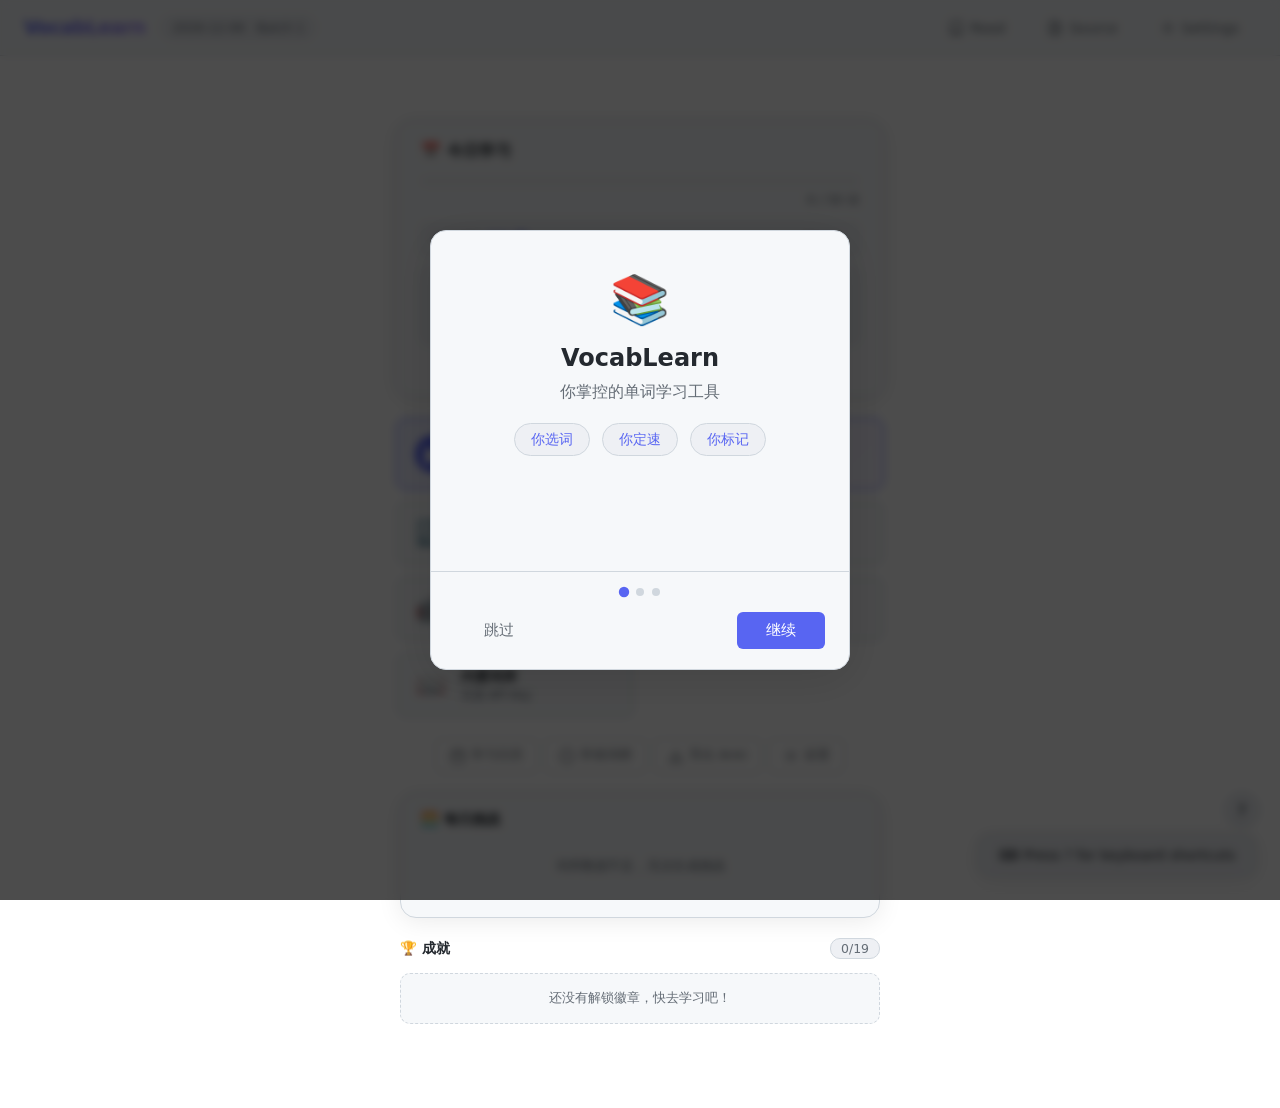
==== commit f7ee316d: "v6.0 Step 6: 每日挑战" ====
--- a/index.html
+++ b/index.html
@@ -186,6 +186,17 @@
           </button>
         </div>
 
+        <!-- Daily Challenge -->
+        <div class="challenge-card" id="challengeCard">
+          <div class="challenge-header">
+            <span class="challenge-title">🌅 每日挑战</span>
+            <span class="challenge-streak" id="challengeStreak"></span>
+          </div>
+          <div class="challenge-body" id="challengeBody">
+            <div class="challenge-loading">加载中...</div>
+          </div>
+        </div>
+
         <!-- Achievements / Badges -->
         <div class="badges-section" id="badgesSection">
           <div class="badges-header">
@@ -609,6 +620,7 @@
   <script src="storage.js"></script>
   <script src="onboarding.js"></script>
   <script src="badges.js"></script>
+  <script src="challenge.js"></script>
   <script src="api.js"></script>
   <script src="review.js"></script>
   <script src="quiz.js"></script>
--- a/style.css
+++ b/style.css
@@ -2940,6 +2940,149 @@
   flex-shrink: 0;
 }
 
+/* =========================================================
+   v6.0 — DAILY CHALLENGE
+   ========================================================= */
+.challenge-card {
+  width: 100%;
+  max-width: 480px;
+  margin: 0 auto;
+  background: var(--color-surface);
+  border: 1px solid var(--color-border);
+  border-radius: var(--radius-lg);
+  padding: 16px 20px;
+  box-shadow: var(--shadow-card);
+}
+
+.challenge-header {
+  display: flex;
+  align-items: center;
+  justify-content: space-between;
+  margin-bottom: 12px;
+}
+
+.challenge-title {
+  font-size: 0.88rem;
+  font-weight: 600;
+  color: var(--color-text);
+}
+
+.challenge-streak {
+  font-size: 0.75rem;
+  color: var(--color-accent);
+  font-weight: 600;
+}
+
+.challenge-body {
+  min-height: 60px;
+}
+
+.challenge-loading {
+  text-align: center;
+  color: var(--color-text-muted);
+  font-size: 0.82rem;
+  padding: 16px;
+}
+
+.challenge-unanswered {
+  text-align: center;
+}
+
+.challenge-word {
+  font-size: 1.3rem;
+  font-weight: 700;
+  color: var(--color-accent);
+  display: block;
+  margin-bottom: 12px;
+}
+
+.challenge-prompt {
+  font-size: 0.82rem;
+  color: var(--color-text-muted);
+  margin-bottom: 12px;
+}
+
+.challenge-options {
+  display: flex;
+  flex-direction: column;
+  gap: 6px;
+  margin-bottom: 8px;
+}
+
+.challenge-option {
+  padding: 10px 14px;
+  background: var(--color-surface-2);
+  border: 1px solid var(--color-border);
+  border-radius: var(--radius-sm);
+  color: var(--color-text);
+  font-size: 0.85rem;
+  cursor: pointer;
+  transition: border-color var(--transition), background var(--transition);
+  font-family: var(--font-sans);
+  text-align: left;
+}
+
+.challenge-option:hover:not(:disabled) {
+  border-color: var(--color-primary);
+  background: rgba(91, 110, 245, 0.08);
+}
+
+.challenge-option.correct {
+  border-color: var(--color-success);
+  background: rgba(62, 207, 142, 0.15);
+  color: var(--color-success);
+}
+
+.challenge-option.wrong {
+  border-color: var(--color-danger);
+  background: rgba(245, 101, 101, 0.15);
+  color: var(--color-danger);
+}
+
+.challenge-option:disabled {
+  cursor: default;
+  opacity: 0.8;
+}
+
+.challenge-answered {
+  text-align: center;
+}
+
+.challenge-result-icon {
+  font-size: 2.5rem;
+  margin-bottom: 8px;
+}
+
+.challenge-result-text {
+  font-size: 1rem;
+  font-weight: 600;
+  margin-bottom: 4px;
+}
+
+.challenge-result-correct {
+  color: var(--color-success);
+}
+
+.challenge-result-wrong {
+  color: var(--color-danger);
+}
+
+.challenge-result-detail {
+  font-size: 0.82rem;
+  color: var(--color-text-muted);
+  margin-top: 8px;
+  padding: 8px 12px;
+  background: var(--color-surface-2);
+  border-radius: var(--radius-sm);
+  line-height: 1.5;
+}
+
+.challenge-result-streak {
+  font-size: 0.78rem;
+  color: var(--color-text-muted);
+  margin-top: 4px;
+}
+
 @media (max-width: 600px) {
   .mobile-nav {
     display: flex !important;
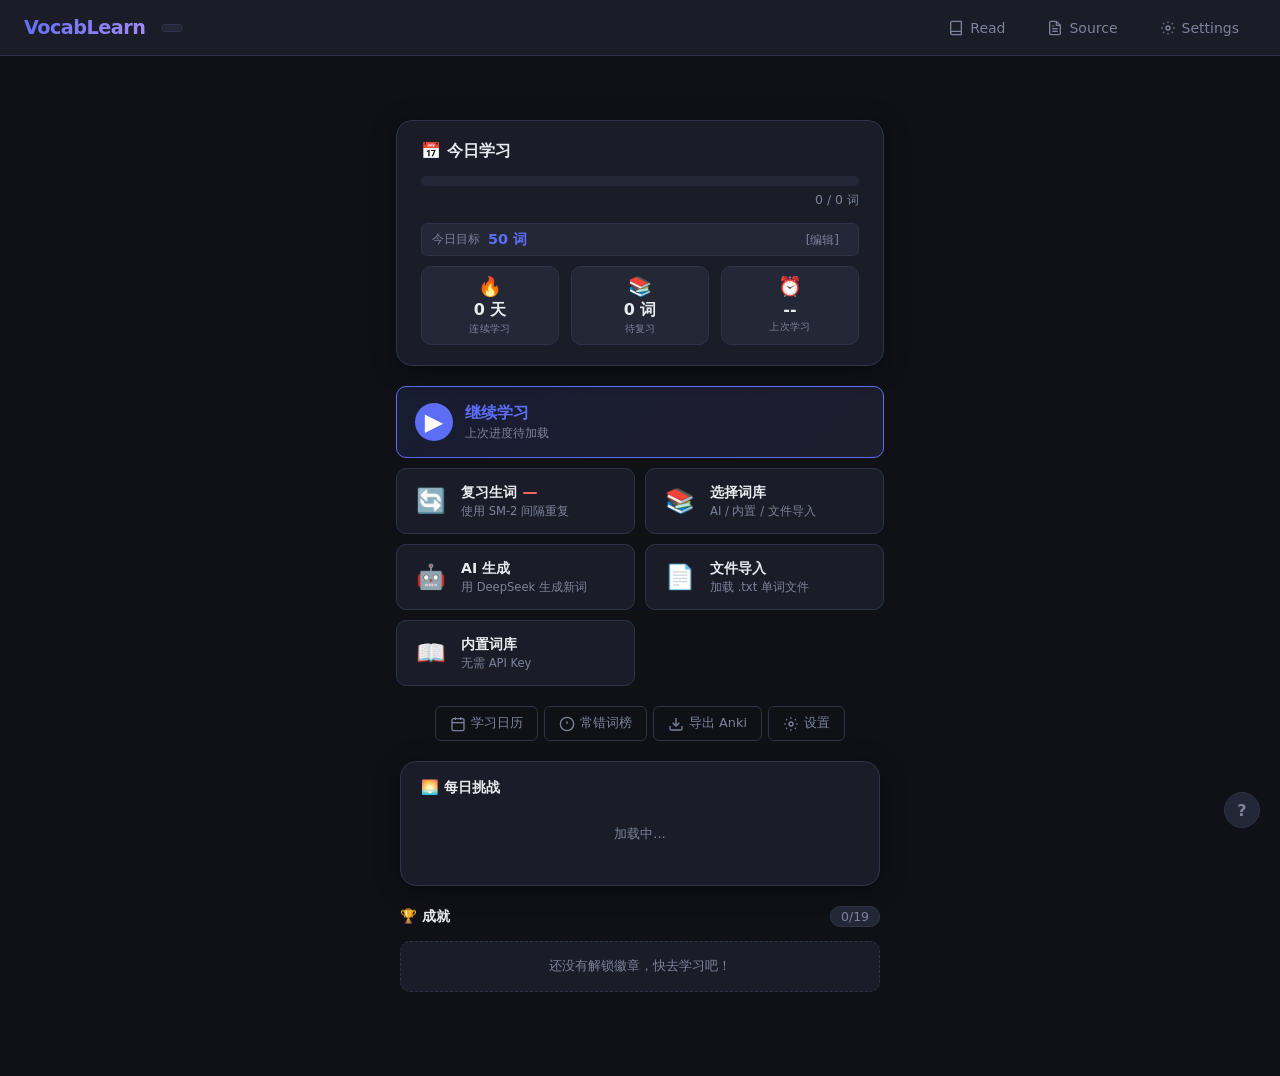
==== commit 2340c664: "v6.5: core interaction polish Step 1: Word grid interaction refactor - click→peek popup with full de" ====
--- a/index.html
+++ b/index.html
@@ -234,14 +234,28 @@
         <div class="grid-toolbar-left">
           <span class="progress-badge" id="batchLabel">Batch 1</span>
           <span class="word-count" id="wordCountLabel">100 words</span>
+          <input class="grid-search-input" id="gridSearch" type="text" placeholder="🔍 搜索..." />
         </div>
         <div class="grid-progress-bar" id="gridProgressBar">
           <div class="grid-progress-fill" id="gridProgressFill"></div>
         </div>
         <div class="grid-toolbar-right">
-          <span class="selection-hint">Click words you <strong>don't know</strong></span>
-          <button class="btn btn-ghost" id="btnSelectAll" title="Mark all as unfamiliar">Mark all</button>
-          <button class="btn btn-ghost" id="btnDeselectAll" title="Unmark all">Unmark all</button>
+          <span class="batch-timer" id="batchTimer" style="display:none">⏱ 0:00</span>
+          <select class="grid-sort-select" id="gridSort">
+            <option value="random">随机</option>
+            <option value="alpha">A-Z</option>
+            <option value="difficulty">按难度</option>
+          </select>
+          <div class="batch-actions-wrap">
+            <button class="btn btn-ghost" id="btnBatchActions" title="批量操作">批量 ▾</button>
+            <div class="batch-actions-dropdown" id="batchActionsDropdown" style="display:none">
+              <button class="batch-action-item" id="btnBatchSelectAll">全部选中</button>
+              <button class="batch-action-item" id="btnBatchDeselectAll">取消全选</button>
+              <button class="batch-action-item" id="btnBatchMarkUnfamiliar">标记陌生</button>
+              <button class="batch-action-item" id="btnBatchMarkFamiliar">标记认识</button>
+            </div>
+          </div>
+          <span class="selection-hint" id="selectionHint">单击查看释义</span>
           <button class="btn btn-primary" id="btnNext">
             Next →
           </button>
@@ -316,6 +330,10 @@
       </div>
       <div class="review-content" id="reviewContent">
         <div class="review-stats" id="reviewStats"></div>
+        <div class="review-memory-health" id="reviewMemoryHealth" style="display:none;max-width:600px;margin:0 auto 20px">
+          <h4 style="font-size:0.85rem;color:var(--color-text-muted);margin-bottom:8px">🧠 记忆健康</h4>
+          <div id="memoryHealthBars" class="memory-health-bars"></div>
+        </div>
         <div class="review-list" id="reviewList"></div>
       </div>
     </section>
@@ -323,6 +341,54 @@
     <!-- === SCREEN: Quiz (legacy — replaced by Practice tab) === -->
     <section id="screenQuiz" class="screen" style="display:none">
     </section>
+
+  <!-- ===== Batch Preview Overlay (v6.5) ===== -->
+  <div class="modal-backdrop" id="batchPreview" style="display:none">
+    <div class="modal batch-preview-modal">
+      <div class="modal-header">
+        <h3 id="batchPreviewTitle">Batch 1</h3>
+        <button class="modal-close" id="batchPreviewClose">✕</button>
+      </div>
+      <div class="modal-body">
+        <div class="batch-preview-info">
+          <p id="batchPreviewCount"><strong>100</strong> 个新词</p>
+          <p id="batchPreviewSource" class="form-hint">词库名</p>
+          <div class="batch-preview-words" id="batchPreviewWords" style="max-height:120px;overflow-y:auto;margin:12px 0;font-size:0.85rem;color:var(--color-text-muted);line-height:1.8"></div>
+          <p id="batchPreviewTime" class="form-hint">预计用时：5-10 分钟</p>
+        </div>
+      </div>
+      <div class="modal-footer">
+        <button class="btn btn-ghost" id="batchPreviewCancel">取消</button>
+        <button class="btn btn-primary" id="btnStartBatch">开始</button>
+      </div>
+    </div>
+  </div>
+
+  <!-- ===== Review 回顾 Overlay (v6.5) ===== -->
+  <div class="modal-backdrop" id="reviewReviewBackdrop" style="display:none">
+    <div class="modal">
+      <div class="modal-header">
+        <h3>📊 复习回顾</h3>
+        <button class="modal-close" id="reviewReviewClose">✕</button>
+      </div>
+      <div class="modal-body" id="reviewReviewBody">
+        <div class="review-review-summary">
+          <p id="reviewReviewCount">本次复习：0 词</p>
+          <p id="reviewReviewRate">答对率：0%</p>
+        </div>
+        <div class="review-review-wrong" id="reviewReviewWrong" style="display:none;margin-top:16px">
+          <h4 style="font-size:0.85rem;color:var(--color-danger);margin-bottom:8px">🔴 答错的词</h4>
+          <div id="reviewReviewWrongList" style="display:flex;flex-wrap:wrap;gap:6px"></div>
+        </div>
+        <div class="review-review-next" style="margin-top:16px">
+          <p class="form-hint" id="reviewReviewNext">下次复习：明天有 0 词到期</p>
+        </div>
+      </div>
+      <div class="modal-footer">
+        <button class="btn btn-primary" id="reviewReviewDismiss">知道了</button>
+      </div>
+    </div>
+  </div>
 
   </main>
 
@@ -418,17 +484,29 @@
     <section id="screenReading" class="screen" style="display:none">
     </section>
 
+  <!-- ===== Peek Popup (v6.5) ===== -->
   <div class="peek-popup" id="peekPopup" style="display:none">
     <div class="peek-popup-inner">
-      <div class="peek-word" id="peekWord"></div>
-      <div class="peek-pronunciation" id="peekPron"></div>
+      <button class="peek-popup-close" id="peekPopupClose">✕</button>
+      <div class="peek-popup-header">
+        <span class="peek-word" id="peekWord"></span>
+        <span class="peek-pronunciation" id="peekPron"></span>
+        <button class="peek-popup-speak" id="peekSpeak">🔊</button>
+      </div>
+      <div class="peek-pos" id="peekPos"></div>
+      <div class="peek-definition" id="peekDef"></div>
       <div class="peek-chinese" id="peekChinese"></div>
-      <div class="peek-definition" id="peekDef"></div>
+      <div class="peek-collocation" id="peekCollocation" style="display:none"></div>
+      <div class="peek-example" id="peekExample" style="display:none">
+        <div class="peek-example-en" id="peekExampleEn"></div>
+        <div class="peek-example-cn" id="peekExampleCn"></div>
+      </div>
       <div class="peek-actions">
-        <button class="btn btn-sm2-good" id="peekMarkFamiliar">✓ 认识</button>
-        <button class="btn btn-sm2-again" id="peekMarkUnfamiliar">✗ 不认识</button>
+        <button class="btn peek-familiar-btn" id="peekMarkFamiliar">✓ 认识</button>
+        <button class="btn peek-unfamiliar-btn" id="peekMarkUnfamiliar">✗ 不认识</button>
       </div>
     </div>
+    <div class="peek-popup-arrow"></div>
   </div>
 
   <!-- ===== Settings Modal ===== -->
@@ -467,6 +545,14 @@
             <span>Auto-pronounce on word detail</span>
           </label>
           <span class="form-hint">Automatically read aloud when entering detail page</span>
+        </div>
+        <div class="form-group">
+          <label for="inputClickBehavior">单击行为</label>
+          <select id="inputClickBehavior">
+            <option value="peek">单击查看释义</option>
+            <option value="mark">单击直接标记</option>
+          </select>
+          <span class="form-hint">单击词块时弹出释义浮窗，或直接标记为陌生</span>
         </div>
         <div class="form-group">
           <label class="toggle-label">
--- a/style.css
+++ b/style.css
@@ -380,6 +380,19 @@
   transform: translateY(-1px);
 }
 
+/* v6.5: Familiar (green) chip */
+.word-chip.familiar {
+  background: rgba(62, 207, 142, 0.12);
+  border-color: var(--color-success);
+  color: var(--color-success);
+  box-shadow: 0 0 0 1px var(--color-success);
+}
+
+.word-chip.familiar:hover {
+  background: rgba(62, 207, 142, 0.2);
+  transform: translateY(-1px);
+}
+
 .grid-footer {
   padding: 12px 24px;
   border-top: 1px solid var(--color-border);
@@ -1920,38 +1933,94 @@
 }
 
 /* =========================================================
-   v5.5 — PEEK POPUP
+   v6.5 — PEEK POPUP (Redesigned)
    ========================================================= */
 .peek-popup {
   position: fixed;
   z-index: 1500;
-  background: var(--color-surface);
+  background: rgba(26, 29, 39, 0.92);
   border: 1px solid var(--color-primary);
-  border-radius: var(--radius-md);
-  padding: 16px 18px;
-  min-width: 200px;
-  max-width: 320px;
-  box-shadow: var(--shadow-modal);
-  backdrop-filter: blur(12px);
-  animation: peekIn 0.2s ease;
+  border-radius: var(--radius-lg);
+  padding: 20px;
+  min-width: 240px;
+  max-width: 340px;
+  box-shadow: 0 8px 40px rgba(0,0,0,0.5);
+  backdrop-filter: blur(16px);
+  -webkit-backdrop-filter: blur(16px);
+  animation: peekIn v6 0.2s ease;
 }
 
 @keyframes peekIn {
-  from { opacity: 0; transform: scale(0.9); }
+  from { opacity: 0; transform: scale(0.92); }
   to { opacity: 1; transform: scale(1); }
 }
 
+.peek-popup-arrow {
+  position: absolute;
+  width: 12px;
+  height: 12px;
+  background: rgba(26, 29, 39, 0.92);
+  border-left: 1px solid var(--color-primary);
+  border-top: 1px solid var(--color-primary);
+  transform: rotate(45deg);
+  z-index: -1;
+}
+
 .peek-popup-inner {
+  position: relative;
   display: flex;
   flex-direction: column;
   gap: 6px;
 }
 
+.peek-popup-close {
+  position: absolute;
+  top: -8px;
+  right: -8px;
+  background: var(--color-surface-2);
+  border: 1px solid var(--color-border);
+  color: var(--color-text-muted);
+  width: 24px;
+  height: 24px;
+  border-radius: 50%;
+  display: flex;
+  align-items: center;
+  justify-content: center;
+  cursor: pointer;
+  font-size: 0.75rem;
+  transition: background var(--transition), color var(--transition);
+  z-index: 2;
+}
+.peek-popup-close:hover {
+  background: var(--color-border);
+  color: var(--color-text);
+}
+
+.peek-popup-header {
+  display: flex;
+  align-items: center;
+  gap: 8px;
+}
+
+.peek-popup-speak {
+  background: none;
+  border: none;
+  color: var(--color-primary);
+  cursor: pointer;
+  font-size: 0.9rem;
+  padding: 2px 4px;
+  border-radius: 4px;
+  transition: background var(--transition);
+}
+.peek-popup-speak:hover {
+  background: var(--color-primary-glow);
+}
+
 .peek-word {
-  font-size: 1.2rem;
+  font-size: 1.3rem;
   font-weight: 700;
   color: var(--color-accent);
-  line-height: 1.2;
+  line-height: 1.3;
 }
 
 .peek-pronunciation {
@@ -1960,30 +2029,100 @@
   font-family: var(--font-mono);
 }
 
+.peek-pos {
+  font-size: 0.72rem;
+  font-weight: 600;
+  color: var(--color-primary);
+  background: var(--color-primary-glow);
+  border: 1px solid var(--color-primary);
+  border-radius: 4px;
+  padding: 2px 7px;
+  display: inline-block;
+  text-transform: uppercase;
+  letter-spacing: 0.5px;
+  margin: 2px 0;
+}
+
+.peek-definition {
+  font-size: 0.92rem;
+  color: var(--color-text);
+  line-height: 1.5;
+}
+
 .peek-chinese {
-  font-size: 0.88rem;
-  color: var(--color-text);
+  font-size: 0.85rem;
+  color: var(--color-text-muted);
   line-height: 1.4;
 }
 
-.peek-definition {
+.peek-collocation {
   font-size: 0.82rem;
-  color: var(--color-text-muted);
-  line-height: 1.45;
-  margin-bottom: 6px;
+  color: var(--color-accent);
+  background: rgba(240, 192, 64, 0.08);
+  border: 1px solid var(--color-marked-border);
+  border-radius: 6px;
+  padding: 6px 10px;
+  line-height: 1.4;
+}
+.peek-collocation::before {
+  content: '📎 ';
+}
+
+.peek-example {
+  font-size: 0.82rem;
+  background: var(--color-surface-2);
+  border-radius: 6px;
+  padding: 8px 10px;
+  line-height: 1.5;
+}
+.peek-example-en {
+  font-style: italic;
+  color: var(--color-text);
+}
+.peek-example-cn {
+  color: var(--color-text-muted);
+  font-size: 0.8rem;
+  margin-top: 2px;
 }
 
 .peek-actions {
   display: flex;
-  gap: 8px;
-  margin-top: 4px;
+  gap: 10px;
+  margin-top: 6px;
 }
 
 .peek-actions .btn {
   flex: 1;
   justify-content: center;
-  padding: 6px 12px;
-  font-size: 0.8rem;
+  padding: 8px 12px;
+  font-size: 0.88rem;
+  font-weight: 600;
+  border-radius: var(--radius-sm);
+}
+
+.peek-familiar-btn {
+  background: rgba(62, 207, 142, 0.15);
+  color: var(--color-success);
+  border-color: var(--color-success);
+}
+.peek-familiar-btn:hover:not(:disabled) {
+  background: rgba(62, 207, 142, 0.28);
+}
+
+.peek-unfamiliar-btn {
+  background: rgba(240, 192, 64, 0.15);
+  color: var(--color-accent);
+  border-color: var(--color-accent);
+}
+.peek-unfamiliar-btn:hover:not(:disabled) {
+  background: rgba(240, 192, 64, 0.28);
+}
+
+[data-theme="light"] .peek-popup {
+  background: rgba(246, 248, 250, 0.95);
+}
+[data-theme="light"] .peek-popup-arrow {
+  background: rgba(246, 248, 250, 0.95);
 }
 
 @media (max-width: 480px) {
@@ -1995,7 +2134,11 @@
     min-width: unset;
     top: auto !important;
     bottom: 16px;
+    border-radius: var(--radius-md);
     box-shadow: 0 -4px 24px rgba(0,0,0,0.3);
+  }
+  .peek-popup-arrow {
+    display: none;
   }
 }
 
@@ -2575,6 +2718,224 @@
   background: var(--color-surface-2);
   border: 1px solid var(--color-border);
   color: var(--color-text);
+}
+
+/* =========================================================
+   v6.5 — Grid Search & Sort
+   ========================================================= */
+.grid-search-input {
+  padding: 6px 10px;
+  background: var(--color-surface-2);
+  border: 1px solid var(--color-border);
+  border-radius: var(--radius-sm);
+  color: var(--color-text);
+  font-size: 0.82rem;
+  font-family: var(--font-sans);
+  outline: none;
+  width: 140px;
+  transition: border-color var(--transition), width var(--transition);
+}
+.grid-search-input:focus {
+  border-color: var(--color-primary);
+  width: 180px;
+}
+.grid-search-input::placeholder {
+  color: var(--color-text-muted);
+}
+
+.grid-sort-select {
+  padding: 5px 8px;
+  background: var(--color-surface-2);
+  border: 1px solid var(--color-border);
+  border-radius: var(--radius-sm);
+  color: var(--color-text);
+  font-size: 0.8rem;
+  font-family: var(--font-sans);
+  outline: none;
+  cursor: pointer;
+  appearance: auto;
+}
+
+.batch-timer {
+  font-size: 0.82rem;
+  color: var(--color-text-muted);
+  background: var(--color-surface-2);
+  border: 1px solid var(--color-border);
+  border-radius: 20px;
+  padding: 3px 12px;
+  font-family: var(--font-mono);
+  font-weight: 500;
+}
+
+.batch-actions-wrap {
+  position: relative;
+}
+
+.batch-actions-dropdown {
+  position: absolute;
+  top: 100%;
+  right: 0;
+  margin-top: 4px;
+  background: var(--color-surface);
+  border: 1px solid var(--color-border);
+  border-radius: var(--radius-sm);
+  box-shadow: var(--shadow-card);
+  z-index: 20;
+  min-width: 140px;
+  padding: 4px 0;
+  animation: fadeIn 0.15s ease;
+}
+
+.batch-action-item {
+  display: block;
+  width: 100%;
+  padding: 8px 14px;
+  background: none;
+  border: none;
+  color: var(--color-text);
+  font-size: 0.82rem;
+  font-family: var(--font-sans);
+  cursor: pointer;
+  text-align: left;
+  transition: background var(--transition);
+}
+.batch-action-item:hover {
+  background: var(--color-surface-2);
+}
+.batch-action-item:active {
+  background: var(--color-border);
+}
+
+/* v6.5 — Batch Preview Modal */
+.batch-preview-modal .modal-body {
+  min-height: 140px;
+}
+
+.batch-preview-info p {
+  margin-bottom: 8px;
+  font-size: 0.9rem;
+}
+
+.batch-preview-words {
+  scrollbar-width: thin;
+}
+
+/* v6.5 — Detail card unmark button */
+.detail-unmark-btn {
+  font-size: 0.8rem !important;
+  padding: 4px 10px !important;
+}
+
+.detail-example-cn {
+  font-size: 0.82rem;
+  color: var(--color-text-muted);
+  border-left: 2px solid var(--color-border);
+  padding-left: 10px;
+  margin-top: 4px;
+  line-height: 1.5;
+}
+
+.detail-collocation {
+  font-size: 0.82rem;
+  color: var(--color-accent);
+  background: var(--color-marked-bg);
+  border-radius: var(--radius-sm);
+  padding: 6px 10px;
+  margin-top: 6px;
+  line-height: 1.5;
+}
+
+/* v6.5 — Memory Health Bars */
+.memory-health-bars {
+  display: flex;
+  flex-direction: column;
+  gap: 4px;
+}
+
+.memory-health-bar-row {
+  display: flex;
+  align-items: center;
+  gap: 8px;
+}
+
+.memory-health-bar-label {
+  font-size: 0.75rem;
+  color: var(--color-text);
+  min-width: 100px;
+  overflow: hidden;
+  text-overflow: ellipsis;
+  white-space: nowrap;
+}
+
+.memory-health-bar-track {
+  flex: 1;
+  height: 8px;
+  background: var(--color-surface-2);
+  border-radius: 4px;
+  overflow: hidden;
+}
+
+.memory-health-bar-fill {
+  height: 100%;
+  border-radius: 4px;
+  transition: width 0.4s ease;
+}
+
+.memory-health-bar-fill.high {
+  background: var(--color-success);
+}
+.memory-health-bar-fill.medium {
+  background: var(--color-accent);
+}
+.memory-health-bar-fill.low {
+  background: var(--color-danger);
+}
+
+.memory-health-bar-pct {
+  font-size: 0.7rem;
+  color: var(--color-text-muted);
+  min-width: 36px;
+  text-align: right;
+}
+
+/* v6.5 — Review回顾 Panel */
+.review-review-summary p {
+  font-size: 0.9rem;
+  margin-bottom: 6px;
+}
+
+.review-review-wrong h4 {
+  font-size: 0.85rem;
+  margin-bottom: 8px;
+}
+
+.review-review-wrong-item {
+  display: inline-block;
+  padding: 4px 10px;
+  background: rgba(245, 101, 101, 0.1);
+  border: 1px solid rgba(245, 101, 101, 0.3);
+  border-radius: 6px;
+  font-size: 0.82rem;
+  color: var(--color-danger);
+  cursor: pointer;
+  transition: background var(--transition);
+}
+.review-review-wrong-item:hover {
+  background: rgba(245, 101, 101, 0.2);
+}
+
+.review-review-next p {
+  font-size: 0.82rem;
+  margin-top: 12px;
+}
+
+@media (max-width: 600px) {
+  .grid-search-input {
+    width: 100px;
+  }
+  .grid-search-input:focus {
+    width: 130px;
+  }
 }
 
 /* =========================================================
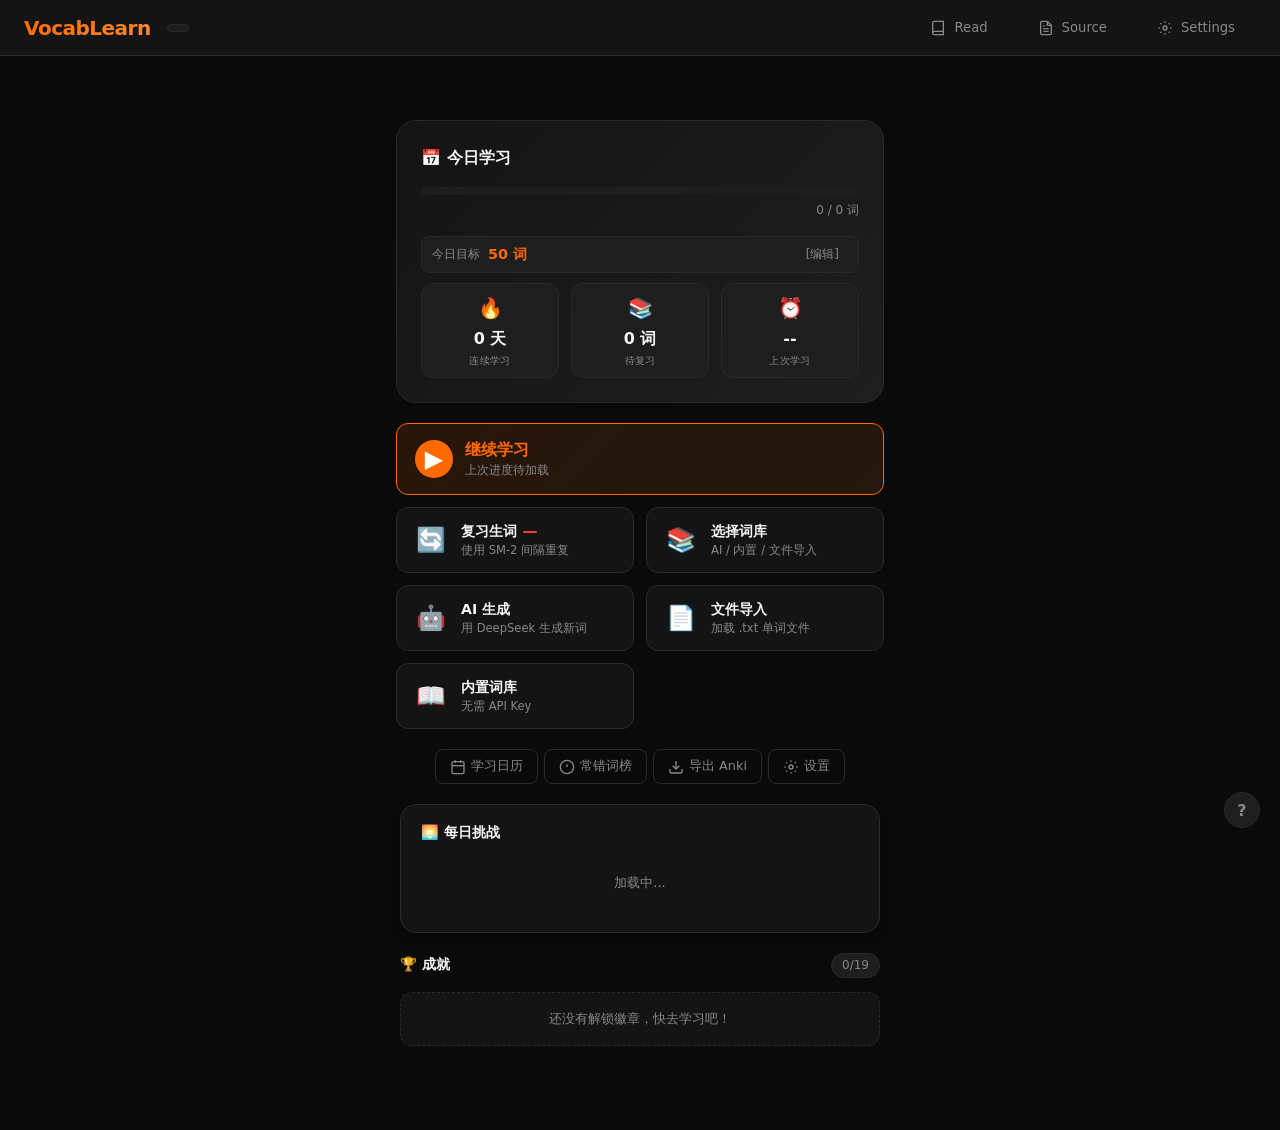
==== commit 3efa3a6e: "refactor(css): complete HyperOS design system overhaul - Replace all design tokens with Xiaomi-inspi" ====
--- a/index.html
+++ b/index.html
@@ -302,13 +302,13 @@
         </div>
 
         <div class="done-actions">
-          <button class="btn btn-primary btn-large" id="btnNextBatch">Next 100 Words →</button>
-          <button class="btn btn-secondary btn-large" id="btnStartQuiz">Start Quiz</button>
-          <button class="btn btn-secondary btn-large" id="btnDownloadRecord">Download Record</button>
-          <button class="btn btn-secondary btn-large" id="btnRestart">Start Over</button>
-          <button class="btn btn-secondary btn-large" id="btnDictation">🎧 Dictation</button>
-          <button class="btn btn-secondary btn-large" id="btnCloze">📝 Cloze</button>
-          <button class="btn btn-secondary btn-large" id="btnExportAnki">📤 Export to Anki</button>
+          <button class="btn btn-primary btn-lg" id="btnNextBatch">Next 100 Words →</button>
+          <button class="btn btn-secondary btn-lg" id="btnStartQuiz">Start Quiz</button>
+          <button class="btn btn-secondary btn-lg" id="btnDownloadRecord">Download Record</button>
+          <button class="btn btn-secondary btn-lg" id="btnRestart">Start Over</button>
+          <button class="btn btn-secondary btn-lg" id="btnDictation">🎧 Dictation</button>
+          <button class="btn btn-secondary btn-lg" id="btnCloze">📝 Cloze</button>
+          <button class="btn btn-secondary btn-lg" id="btnExportAnki">📤 Export to Anki</button>
         </div>
         <p class="done-note" id="doneNote"></p>
         <p class="done-note" id="historySection" style="display:none">
--- a/style.css
+++ b/style.css
@@ -1,46 +1,88 @@
 /* =========================================================
-   VocabLearn — style.css
-   ========================================================= */
-
-/* ---------- CSS Custom Properties ---------- */
+   VocabLearn — style.css (v7.0 HyperOS 设计重构)
+   小米设计语言：活力橙、大圆角、毛玻璃、干净排版
+   ========================================================= */
+
+/* ---------- CSS Custom Properties (Xiaomi Design Tokens) ---------- */
 :root {
-  --color-bg:           #0f1117;
-  --color-surface:      #1a1d27;
-  --color-surface-2:    #232736;
-  --color-border:       #2e3347;
-  --color-text:         #e8eaf0;
-  --color-text-muted:   #7c829a;
-  --color-primary:      #5b6ef5;
-  --color-primary-dark: #4558e8;
-  --color-primary-glow: rgba(91, 110, 245, 0.25);
-  --color-accent:       #f0c040;
-  --color-success:      #3ecf8e;
-  --color-danger:       #f56565;
-  --color-marked-bg:    rgba(240, 192, 64, 0.15);
-  --color-marked-border:#f0c040;
-
-  --radius-sm:  6px;
-  --radius-md:  10px;
-  --radius-lg:  16px;
-
-  --shadow-card: 0 4px 24px rgba(0,0,0,0.4);
-  --shadow-modal: 0 8px 48px rgba(0,0,0,0.6);
-
-  --font-sans: 'Inter', 'Segoe UI', system-ui, -apple-system, sans-serif;
-  --font-mono: 'JetBrains Mono', 'Fira Code', 'Cascadia Code', monospace;
-
-  --transition: 150ms ease;
+  --mi-orange: #FF6900;
+  --mi-orange-light: #FF8A33;
+  --mi-orange-glow: rgba(255, 105, 0, 0.2);
+  --color-bg: #0a0a0a;
+  --color-surface: #141414;
+  --color-surface-2: #1e1e1e;
+  --color-border: #2a2a2a;
+  --color-text: #f5f5f5;
+  --color-text-muted: #888888;
+  --color-primary: var(--mi-orange);
+  --color-primary-h: var(--mi-orange-light);
+  --color-primary-glow: var(--mi-orange-glow);
+  --color-accent: #FFD700;
+  --color-success: #34C759;
+  --color-danger: #FF3B30;
+  --color-warning: #FF9500;
+  --color-word-known: #34C759;
+  --color-word-unknown: var(--mi-orange);
+  --color-word-mastered: #248A3D;
+  --color-marked-bg: rgba(255, 215, 0, 0.12);
+  --color-marked-border: #FFD700;
+
+  --radius-sm: 8px;
+  --radius-md: 12px;
+  --radius-lg: 16px;
+  --radius-xl: 20px;
+  --radius-full: 999px;
+
+  --shadow-sm: 0 2px 8px rgba(0,0,0,0.3);
+  --shadow-md: 0 4px 16px rgba(0,0,0,0.4);
+  --shadow-lg: 0 8px 32px rgba(0,0,0,0.5);
+  --shadow-glow: 0 0 0 3px var(--mi-orange-glow);
+
+  --space-1: 4px; --space-2: 8px; --space-3: 12px; --space-4: 16px;
+  --space-5: 20px; --space-6: 24px; --space-8: 32px; --space-10: 40px; --space-12: 48px;
+
+  --font-sans: 'MiSans', 'Inter', -apple-system, BlinkMacSystemFont, 'Segoe UI', system-ui, sans-serif;
+  --font-mono: 'JetBrains Mono', 'SF Mono', 'Cascadia Code', monospace;
+
+  --text-xs: 0.75rem; --text-sm: 0.825rem; --text-base: 0.925rem;
+  --text-md: 1rem; --text-lg: 1.25rem; --text-xl: 1.5rem; --text-2xl: 2rem;
+
+  --transition-fast: 100ms cubic-bezier(0.25,0.1,0.25,1);
+  --transition-base: 250ms cubic-bezier(0.25,0.1,0.25,1);
+  --transition-slow: 400ms cubic-bezier(0.25,0.1,0.25,1);
+  --transition-spring: 500ms cubic-bezier(0.34,1.56,0.64,1);
+}
+
+/* ---------- Light Theme (only color overrides) ---------- */
+[data-theme="light"] {
+  --color-bg: #f8f8f8;
+  --color-surface: #ffffff;
+  --color-surface-2: #f0f0f0;
+  --color-border: #e0e0e0;
+  --color-text: #1a1a1a;
+  --color-text-muted: #999999;
+  --color-primary: var(--mi-orange);
+  --color-primary-glow: rgba(255, 105, 0, 0.12);
+  --color-success: #34C759;
+  --color-danger: #FF3B30;
+  --color-word-known: #34C759;
+  --color-word-unknown: var(--mi-orange);
+  --color-marked-bg: rgba(255, 215, 0, 0.10);
+  --shadow-sm: 0 2px 8px rgba(0,0,0,0.06);
+  --shadow-md: 0 4px 16px rgba(0,0,0,0.08);
+  --shadow-lg: 0 8px 32px rgba(0,0,0,0.1);
+}
+
+[data-theme="light"] .peek-popup {
+  background: rgba(255, 255, 255, 0.95);
+}
+[data-theme="light"] .peek-popup-arrow {
+  background: rgba(255, 255, 255, 0.95);
 }
 
 /* ---------- Reset & Base ---------- */
-*, *::before, *::after {
-  box-sizing: border-box;
-  margin: 0;
-  padding: 0;
-}
-
+*, *::before, *::after { box-sizing: border-box; margin: 0; padding: 0; }
 html { font-size: 16px; }
-
 body {
   font-family: var(--font-sans);
   background: var(--color-bg);
@@ -49,8 +91,8 @@
   display: flex;
   flex-direction: column;
   -webkit-font-smoothing: antialiased;
-}
-
+  line-height: 1.6;
+}
 a { color: var(--color-primary); text-decoration: none; }
 a:hover { text-decoration: underline; }
 
@@ -66,7 +108,7 @@
   display: flex;
   align-items: center;
   justify-content: space-between;
-  padding: 0 24px;
+  padding: 0 var(--space-6);
   height: 56px;
   background: var(--color-surface);
   border-bottom: 1px solid var(--color-border);
@@ -75,210 +117,392 @@
   z-index: 100;
   flex-shrink: 0;
 }
-
-.header-left {
-  display: flex;
-  align-items: center;
-  gap: 16px;
-}
-
+.header-left { display: flex; align-items: center; gap: var(--space-4); }
 .logo {
-  font-size: 1.2rem;
+  font-size: var(--text-lg);
   font-weight: 700;
-  background: linear-gradient(135deg, var(--color-primary), #a78bfa);
+  background: linear-gradient(135deg, var(--mi-orange), var(--mi-orange-light));
   -webkit-background-clip: text;
   -webkit-text-fill-color: transparent;
   background-clip: text;
   letter-spacing: -0.5px;
 }
-
 .session-info {
-  font-size: 0.78rem;
+  font-size: var(--text-xs);
   color: var(--color-text-muted);
   background: var(--color-surface-2);
   padding: 3px 10px;
-  border-radius: 20px;
-  border: 1px solid var(--color-border);
-}
-
-.header-right {
-  display: flex;
-  align-items: center;
-  gap: 8px;
-}
-
-/* =========================================================
-   BUTTONS
+  border-radius: var(--radius-full);
+  border: 1px solid var(--color-border);
+}
+.header-right { display: flex; align-items: center; gap: var(--space-2); }
+
+/* =========================================================
+   BUTTONS (Xiaomi Style)
    ========================================================= */
 .btn {
   display: inline-flex;
   align-items: center;
-  gap: 6px;
-  padding: 8px 16px;
-  border-radius: var(--radius-sm);
-  font-size: 0.875rem;
+  justify-content: center;
+  gap: 8px;
+  padding: 10px 20px;
+  border-radius: var(--radius-md);
+  font-size: var(--text-sm);
   font-weight: 500;
   font-family: var(--font-sans);
   cursor: pointer;
+  border: none;
+  transition: all var(--transition-base);
+  white-space: nowrap;
+  line-height: 1.2;
+  position: relative;
+  overflow: hidden;
+}
+.btn:hover { filter: brightness(1.1); transform: translateY(-1px); }
+.btn:active { transform: translateY(0) scale(0.97); }
+.btn:disabled { opacity: 0.45; cursor: not-allowed; transform: none; filter: none; }
+.btn svg { width: 16px; height: 16px; flex-shrink: 0; }
+
+.btn-primary {
+  background: linear-gradient(135deg, var(--mi-orange), var(--mi-orange-light));
+  color: #fff;
+  box-shadow: 0 4px 12px rgba(255, 105, 0, 0.3);
+}
+.btn-primary:hover:not(:disabled) {
+  filter: brightness(1.15);
+  box-shadow: 0 6px 20px rgba(255, 105, 0, 0.4);
+}
+
+.btn-secondary {
+  background: var(--color-surface-2);
+  color: var(--color-text);
+  border: 1px solid var(--color-border);
+}
+.btn-secondary:hover:not(:disabled) {
+  background: var(--color-border);
+}
+
+.btn-ghost {
+  background: transparent;
+  color: var(--color-text-muted);
   border: 1px solid transparent;
-  transition: background var(--transition), border-color var(--transition),
-              transform var(--transition), box-shadow var(--transition);
-  white-space: nowrap;
-  line-height: 1;
-}
-
-.btn:active { transform: scale(0.97); }
-.btn:disabled { opacity: 0.45; cursor: not-allowed; transform: none; }
-
-.btn svg { width: 16px; height: 16px; flex-shrink: 0; }
-
-.btn-primary {
+}
+.btn-ghost:hover:not(:disabled) {
+  background: var(--color-surface-2);
+  color: var(--color-text);
+}
+
+.btn-danger {
+  background: var(--color-danger);
+  color: #fff;
+  box-shadow: 0 4px 12px rgba(255, 59, 48, 0.3);
+}
+.btn-danger:hover:not(:disabled) {
+  filter: brightness(1.15);
+  box-shadow: 0 6px 20px rgba(255, 59, 48, 0.4);
+}
+
+.btn-link {
+  background: transparent;
+  color: var(--color-primary);
+  padding: 0;
+}
+
+.btn-lg {
+  padding: 14px 28px;
+  font-size: var(--text-md);
+  border-radius: var(--radius-lg);
+}
+
+/* Backward compat alias */
+.btn-large { padding: 14px 28px; font-size: var(--text-md); border-radius: var(--radius-lg); }
+
+.btn-sm {
+  padding: 6px 14px;
+  font-size: var(--text-xs);
+  border-radius: var(--radius-sm);
+}
+
+/* SM-2 review buttons */
+.btn-sm2-again {
+  background: #FF3B30;
+  color: #fff;
+  border-radius: var(--radius-lg);
+  border: none;
+}
+.btn-sm2-again:hover:not(:disabled) { filter: brightness(1.15); }
+
+.btn-sm2-hard {
+  background: #FF9500;
+  color: #fff;
+  border-radius: var(--radius-lg);
+  border: none;
+}
+.btn-sm2-hard:hover:not(:disabled) { filter: brightness(1.15); }
+
+.btn-sm2-good {
+  background: linear-gradient(135deg, var(--mi-orange), var(--mi-orange-light));
+  color: #fff;
+  border-radius: var(--radius-lg);
+  border: none;
+}
+.btn-sm2-good:hover:not(:disabled) { filter: brightness(1.15); }
+
+.btn-sm2-easy {
+  background: #34C759;
+  color: #fff;
+  border-radius: var(--radius-lg);
+  border: none;
+}
+.btn-sm2-easy:hover:not(:disabled) { filter: brightness(1.15); }
+
+.btn-sm2-again:active,
+.btn-sm2-hard:active,
+.btn-sm2-good:active,
+.btn-sm2-easy:active {
+  transform: scale(0.95);
+}
+
+/* =========================================================
+   SCREENS
+   ========================================================= */
+.screen { display: none; flex: 1; }
+.screen.active { display: flex; flex-direction: column; }
+main {
+  flex: 1;
+  display: flex;
+  flex-direction: column;
+  overflow-y: auto;
+}
+
+/* =========================================================
+   WELCOME SCREEN
+   ========================================================= */
+#screenWelcome {
+  align-items: center;
+  justify-content: center;
+  padding: var(--space-10) var(--space-5);
+}
+.welcome-card { text-align: center; max-width: 480px; width: 100%; }
+.welcome-icon {
+  margin: 0 auto var(--space-6);
+  width: 80px; height: 80px;
+  background: var(--color-surface-2);
+  border: 1px solid var(--color-border);
+  border-radius: var(--radius-xl);
+  display: flex;
+  align-items: center;
+  justify-content: center;
+  color: var(--color-primary);
+}
+.welcome-icon svg { width: 44px; height: 44px; }
+.welcome-card h2 {
+  font-size: var(--text-2xl);
+  font-weight: 700;
+  margin-bottom: var(--space-3);
+  letter-spacing: -0.5px;
+}
+.welcome-card p {
+  color: var(--color-text-muted);
+  margin-bottom: var(--space-8);
+  line-height: 1.6;
+}
+.welcome-actions {
+  display: flex;
+  gap: var(--space-3);
+  justify-content: center;
+  flex-wrap: wrap;
+  margin-bottom: var(--space-5);
+}
+.welcome-hint {
+  font-size: var(--text-xs);
+  color: var(--color-text-muted);
+  margin-bottom: 0 !important;
+}
+
+/* Welcome scroll (v5.0) */
+.welcome-scroll {
+  width: 100%;
+  max-width: 520px;
+  margin: 0 auto;
+  padding: var(--space-6) var(--space-4) var(--space-10);
+  display: flex;
+  flex-direction: column;
+  gap: var(--space-5);
+}
+.daily-card {
+  background: linear-gradient(135deg, var(--color-surface) 0%, var(--color-surface-2) 100%);
+  border: 1px solid var(--color-border);
+  border-radius: var(--radius-xl);
+  padding: var(--space-6);
+  max-width: 520px;
+}
+.daily-card-header { margin-bottom: var(--space-4); }
+.daily-card-title { font-size: var(--text-md); font-weight: 700; color: var(--color-text); }
+.daily-progress-bar {
+  width: 100%; height: 8px;
+  background: var(--color-surface-2);
+  border-radius: var(--radius-full);
+  overflow: hidden;
+  margin-bottom: 6px;
+}
+.daily-progress-fill {
+  height: 100%;
+  background: linear-gradient(90deg, var(--mi-orange), var(--mi-orange-light));
+  border-radius: var(--radius-full);
+  transition: width var(--transition-slow);
+}
+.daily-progress-label {
+  font-size: var(--text-xs);
+  color: var(--color-text-muted);
+  margin-bottom: var(--space-4);
+  text-align: right;
+}
+.daily-stats { display: flex; gap: var(--space-3); }
+.daily-stat {
+  flex: 1;
+  text-align: center;
+  padding: var(--space-2) var(--space-1);
+  background: var(--color-surface-2);
+  border-radius: var(--radius-md);
+  border: 1px solid var(--color-border);
+}
+.daily-stat-icon { display: block; font-size: var(--text-lg); margin-bottom: 2px; }
+.daily-stat-value {
+  display: block;
+  font-size: var(--text-md);
+  font-weight: 700;
+  color: var(--color-text);
+}
+.daily-stat-label {
+  display: block;
+  font-size: 0.65rem;
+  color: var(--color-text-muted);
+  text-transform: uppercase;
+  letter-spacing: 0.3px;
+  margin-top: 1px;
+}
+.daily-empty-guide { text-align: center; padding: 10px 0 4px; font-size: 0.85rem; color: var(--color-text-muted); }
+.daily-empty-guide p { margin: 0; }
+
+/* Quick Start Grid 2x3 */
+.quick-start-grid { display: grid; grid-template-columns: 1fr 1fr; gap: var(--space-3); }
+.qs-card {
+  display: flex;
+  align-items: center;
+  gap: var(--space-3);
+  padding: 14px 16px;
+  background: var(--color-surface);
+  border: 1px solid var(--color-border);
+  border-radius: var(--radius-md);
+  cursor: pointer;
+  font-family: var(--font-sans);
+  color: var(--color-text);
+  text-align: left;
+  transition: all var(--transition-base);
+  position: relative;
+  overflow: hidden;
+}
+.qs-card:active { transform: scale(0.97); }
+.qs-card:hover {
+  border-color: var(--color-primary);
+  transform: translateY(-2px);
+  box-shadow: 0 4px 16px var(--color-primary-glow);
+}
+.qs-card.qs-continue {
+  background: linear-gradient(135deg, rgba(255, 105, 0, 0.12), rgba(255, 138, 51, 0.1));
+  border-color: var(--color-primary);
+  padding: 16px 18px;
+}
+.qs-card.qs-continue .qs-title { font-size: var(--text-md); color: var(--color-primary); }
+.qs-card.qs-continue .qs-icon {
   background: var(--color-primary);
   color: #fff;
-}
-.btn-primary:hover:not(:disabled) {
-  background: var(--color-primary-dark);
-  box-shadow: 0 0 0 3px var(--color-primary-glow);
-}
-
-.btn-secondary {
-  background: var(--color-surface-2);
-  color: var(--color-text);
-  border-color: var(--color-border);
-}
-.btn-secondary:hover:not(:disabled) {
-  background: var(--color-border);
-}
-
-.btn-ghost {
+  border-radius: 50%;
+  width: 38px; height: 38px;
+}
+@media (min-width: 481px) {
+  .qs-card.qs-continue { grid-column: 1 / -1; }
+}
+.qs-icon {
+  font-size: var(--text-xl);
+  flex-shrink: 0;
+  width: 36px; height: 36px;
+  display: flex;
+  align-items: center;
+  justify-content: center;
+}
+.qs-info { display: flex; flex-direction: column; gap: 2px; min-width: 0; flex: 1; }
+.qs-title {
+  font-size: 0.88rem;
+  font-weight: 600;
+  display: flex;
+  align-items: center;
+  gap: 6px;
+}
+.qs-desc {
+  font-size: 0.72rem;
+  color: var(--color-text-muted);
+  white-space: nowrap;
+  overflow: hidden;
+  text-overflow: ellipsis;
+}
+.qs-badge {
+  font-size: 0.65rem;
+  background: var(--color-danger);
+  color: #fff;
+  padding: 1px 7px;
+  border-radius: 8px;
+  line-height: 1.4;
+  display: inline-block;
+}
+
+/* Quick Access Bar */
+.quick-access-bar { display: flex; gap: 6px; justify-content: center; flex-wrap: wrap; }
+.qa-btn {
+  display: flex;
+  align-items: center;
+  gap: 5px;
+  padding: 8px 14px;
   background: transparent;
-  color: var(--color-text-muted);
-  border-color: transparent;
-}
-.btn-ghost:hover:not(:disabled) {
-  background: var(--color-surface-2);
-  color: var(--color-text);
-}
-
-.btn-large {
-  padding: 12px 28px;
-  font-size: 1rem;
-  border-radius: var(--radius-md);
-}
-
-/* =========================================================
-   SCREENS
-   ========================================================= */
-.screen { display: none; flex: 1; }
-.screen.active { display: flex; flex-direction: column; }
-
-main {
-  flex: 1;
-  display: flex;
-  flex-direction: column;
-  overflow-y: auto;
-}
-
-/* =========================================================
-   WELCOME SCREEN
-   ========================================================= */
-#screenWelcome {
-  align-items: center;
-  justify-content: center;
-  padding: 40px 20px;
-}
-
-.welcome-card {
-  text-align: center;
-  max-width: 480px;
-  width: 100%;
-}
-
-.welcome-icon {
-  margin: 0 auto 24px;
-  width: 80px;
-  height: 80px;
-  background: var(--color-surface-2);
-  border: 1px solid var(--color-border);
-  border-radius: 20px;
-  display: flex;
-  align-items: center;
-  justify-content: center;
-  color: var(--color-primary);
-}
-
-.welcome-icon svg { width: 44px; height: 44px; }
-
-.welcome-card h2 {
-  font-size: 1.75rem;
-  font-weight: 700;
-  margin-bottom: 12px;
-  letter-spacing: -0.5px;
-}
-
-.welcome-card p {
-  color: var(--color-text-muted);
-  margin-bottom: 32px;
-  line-height: 1.6;
-}
-
-.welcome-actions {
-  display: flex;
-  gap: 12px;
-  justify-content: center;
-  flex-wrap: wrap;
-  margin-bottom: 20px;
-}
-
-.welcome-hint {
-  font-size: 0.82rem;
-  color: var(--color-text-muted);
-  margin-bottom: 0 !important;
-}
+  border: 1px solid var(--color-border);
+  border-radius: var(--radius-sm);
+  color: var(--color-text-muted);
+  font-size: 0.8rem;
+  cursor: pointer;
+  font-family: var(--font-sans);
+  transition: all var(--transition-base);
+}
+.qa-btn svg { width: 16px; height: 16px; }
+.qa-btn:hover {
+  color: var(--color-text);
+  border-color: var(--color-primary);
+  background: var(--color-surface-2);
+}
+.qa-btn:active { transform: scale(0.96); }
 
 /* =========================================================
    LOADING SCREEN
    ========================================================= */
-#screenLoading {
-  align-items: center;
-  justify-content: center;
-}
-
-.loading-card {
-  text-align: center;
-}
-
-.loading-card p {
-  color: var(--color-text-muted);
-  margin-top: 20px;
-  font-size: 0.95rem;
-}
-
-/* Spinner */
+#screenLoading { align-items: center; justify-content: center; }
+.loading-card { text-align: center; }
+.loading-card p { color: var(--color-text-muted); margin-top: var(--space-5); font-size: 0.95rem; }
 .spinner {
-  width: 44px;
-  height: 44px;
+  width: 44px; height: 44px;
   border: 3px solid var(--color-border);
   border-top-color: var(--color-primary);
   border-radius: 50%;
   animation: spin 0.7s linear infinite;
   margin: 0 auto;
 }
-
-.spinner-sm {
-  width: 20px;
-  height: 20px;
-  border-width: 2px;
-}
-
+.spinner-sm { width: 20px; height: 20px; border-width: 2px; }
 @keyframes spin { to { transform: rotate(360deg); } }
-
 .loading-inline {
   display: flex;
   align-items: center;
   gap: 10px;
   justify-content: center;
-  padding: 24px;
+  padding: var(--space-6);
   color: var(--color-text-muted);
   font-size: 0.9rem;
 }
@@ -286,118 +510,94 @@
 /* =========================================================
    WORD GRID SCREEN
    ========================================================= */
-#screenGrid {
-  padding: 0;
-}
-
+#screenGrid { padding: 0; }
 .grid-toolbar {
   display: flex;
   align-items: center;
   justify-content: space-between;
-  padding: 14px 24px;
+  padding: var(--space-4) var(--space-6);
   background: var(--color-surface);
   border-bottom: 1px solid var(--color-border);
-  gap: 16px;
+  gap: var(--space-4);
   flex-wrap: wrap;
 }
-
-.grid-toolbar-left,
-.grid-toolbar-right {
-  display: flex;
-  align-items: center;
-  gap: 12px;
-}
-
+.grid-toolbar-left, .grid-toolbar-right { display: flex; align-items: center; gap: var(--space-3); }
 .progress-badge {
-  background: var(--color-primary-glow);
-  color: var(--color-primary);
+  display: inline-flex;
+  align-items: center;
+  gap: 4px;
+  padding: 4px 12px;
+  border-radius: var(--radius-full);
+  font-size: var(--text-xs);
+  font-weight: 600;
   border: 1px solid var(--color-primary);
-  border-radius: 20px;
-  padding: 3px 12px;
-  font-size: 0.8rem;
-  font-weight: 600;
-}
-
+  background: var(--mi-orange-glow);
+  color: var(--mi-orange);
+}
 .word-count {
   color: var(--color-text-muted);
   font-size: 0.85rem;
 }
-
-.selection-hint {
-  font-size: 0.82rem;
-  color: var(--color-text-muted);
-}
-
-.selection-hint strong {
-  color: var(--color-accent);
-}
-
+.selection-hint { font-size: 0.82rem; color: var(--color-text-muted); }
+.selection-hint strong { color: var(--color-accent); }
 .word-grid {
   display: grid;
   grid-template-columns: repeat(auto-fill, minmax(120px, 1fr));
-  gap: 10px;
-  padding: 20px 24px;
+  gap: var(--space-3);
+  padding: var(--space-5) var(--space-6);
   flex: 1;
 }
 
-/* Word Chip */
+/* Word Chip (Xiaomi Style) */
 .word-chip {
   display: flex;
   align-items: center;
   justify-content: center;
-  padding: 10px 8px;
-  background: var(--color-surface);
-  border: 1px solid var(--color-border);
-  border-radius: var(--radius-sm);
+  padding: var(--space-3) var(--space-4);
+  min-height: 48px;
+  background: var(--color-surface);
+  border: 1.5px solid var(--color-border);
+  border-radius: var(--radius-md);
   cursor: pointer;
-  font-size: 0.9rem;
+  font-size: 0.875rem;
   font-weight: 500;
   text-align: center;
-  transition: background var(--transition), border-color var(--transition),
-              transform var(--transition), box-shadow var(--transition);
+  transition: all var(--transition-base);
   user-select: none;
   word-break: break-word;
-  min-height: 44px;
   line-height: 1.3;
 }
-
 .word-chip:hover {
-  background: var(--color-surface-2);
   border-color: var(--color-primary);
-  transform: translateY(-1px);
-  box-shadow: 0 3px 12px rgba(91, 110, 245, 0.2);
-}
-
+  transform: translateY(-2px);
+  box-shadow: var(--shadow-glow);
+}
 .word-chip.marked {
   background: var(--color-marked-bg);
   border-color: var(--color-marked-border);
   color: var(--color-accent);
-  box-shadow: 0 0 0 1px var(--color-marked-border);
-}
-
+  box-shadow: 0 0 0 1.5px var(--color-marked-border);
+}
 .word-chip.marked:hover {
-  background: rgba(240, 192, 64, 0.22);
+  background: rgba(255, 215, 0, 0.18);
   transform: translateY(-1px);
 }
-
-/* v6.5: Familiar (green) chip */
 .word-chip.familiar {
-  background: rgba(62, 207, 142, 0.12);
+  background: rgba(52, 199, 89, 0.1);
   border-color: var(--color-success);
   color: var(--color-success);
-  box-shadow: 0 0 0 1px var(--color-success);
-}
-
+  box-shadow: 0 0 0 1.5px var(--color-success);
+}
 .word-chip.familiar:hover {
-  background: rgba(62, 207, 142, 0.2);
+  background: rgba(52, 199, 89, 0.18);
   transform: translateY(-1px);
 }
 
 .grid-footer {
-  padding: 12px 24px;
+  padding: var(--space-3) var(--space-6);
   border-top: 1px solid var(--color-border);
   text-align: center;
-  font-size: 0.83rem;
+  font-size: var(--text-xs);
   color: var(--color-text-muted);
   background: var(--color-surface);
 }
@@ -405,71 +605,54 @@
 /* =========================================================
    DETAIL SCREEN
    ========================================================= */
-#screenDetail {
-  padding: 0;
-}
-
+#screenDetail { padding: 0; }
 .detail-toolbar {
   display: flex;
   align-items: center;
   justify-content: space-between;
-  padding: 14px 24px;
+  padding: var(--space-4) var(--space-6);
   background: var(--color-surface);
   border-bottom: 1px solid var(--color-border);
-  gap: 16px;
-}
-
-.detail-toolbar h2 {
-  font-size: 1rem;
-  font-weight: 600;
-}
-
+  gap: var(--space-4);
+}
+.detail-toolbar h2 { font-size: var(--text-md); font-weight: 600; }
 .detail-grid {
   display: grid;
   grid-template-columns: repeat(auto-fill, minmax(300px, 1fr));
-  gap: 16px;
-  padding: 24px;
-}
-
-/* Word Detail Card */
+  gap: var(--space-4);
+  padding: var(--space-6);
+}
 .detail-card {
   background: var(--color-surface);
   border: 1px solid var(--color-border);
-  border-radius: var(--radius-md);
-  padding: 20px;
-  transition: border-color var(--transition);
-}
-
-.detail-card:hover {
-  border-color: var(--color-primary);
-}
-
+  border-radius: var(--radius-lg);
+  padding: var(--space-5);
+  transition: all var(--transition-base);
+}
+.detail-card:hover { border-color: var(--color-primary); }
 .detail-card-header {
   display: flex;
   align-items: baseline;
   gap: 10px;
   margin-bottom: 6px;
 }
-
 .detail-word {
-  font-size: 1.4rem;
+  font-size: var(--text-xl);
   font-weight: 700;
   color: var(--color-accent);
   line-height: 1;
 }
-
 .detail-pronunciation {
   font-size: 0.85rem;
   color: var(--color-text-muted);
   font-family: var(--font-mono);
 }
-
 .detail-pos {
   display: inline-block;
   font-size: 0.72rem;
   font-weight: 600;
   color: var(--color-primary);
-  background: var(--color-primary-glow);
+  background: var(--mi-orange-glow);
   border: 1px solid var(--color-primary);
   border-radius: 4px;
   padding: 2px 7px;
@@ -477,14 +660,12 @@
   text-transform: uppercase;
   letter-spacing: 0.5px;
 }
-
 .detail-definition {
   font-size: 0.92rem;
   line-height: 1.6;
   color: var(--color-text);
-  margin-bottom: 12px;
-}
-
+  margin-bottom: var(--space-3);
+}
 .detail-example {
   font-size: 0.85rem;
   color: var(--color-text-muted);
@@ -493,24 +674,14 @@
   line-height: 1.55;
   font-style: italic;
 }
-
-.detail-example::before {
-  content: '"';
-  color: var(--color-text-muted);
-}
-.detail-example::after {
-  content: '"';
-  color: var(--color-text-muted);
-}
-
+.detail-example::before { content: '"'; color: var(--color-text-muted); }
+.detail-example::after { content: '"'; color: var(--color-text-muted); }
 .detail-chinese {
   font-size: 0.88rem;
   color: var(--color-text-muted);
   margin-bottom: 10px;
   line-height: 1.5;
 }
-
-/* Skeleton loading for detail cards */
 .detail-card.skeleton .detail-word,
 .detail-card.skeleton .detail-definition,
 .detail-card.skeleton .detail-example {
@@ -519,31 +690,33 @@
   color: transparent;
   animation: shimmer 1.4s infinite;
 }
-
-@keyframes shimmer {
-  0%, 100% { opacity: 0.5; }
-  50% { opacity: 1; }
+.detail-unmark-btn { font-size: 0.8rem !important; padding: 4px 10px !important; }
+.detail-example-cn {
+  font-size: 0.82rem;
+  color: var(--color-text-muted);
+  border-left: 2px solid var(--color-border);
+  padding-left: 10px;
+  margin-top: 4px;
+  line-height: 1.5;
+}
+.detail-collocation {
+  font-size: 0.82rem;
+  color: var(--color-accent);
+  background: var(--color-marked-bg);
+  border-radius: var(--radius-sm);
+  padding: 6px 10px;
+  margin-top: 6px;
+  line-height: 1.5;
 }
 
 /* =========================================================
    DONE SCREEN
    ========================================================= */
-#screenDone {
-  align-items: center;
-  justify-content: center;
-  padding: 40px 20px;
-}
-
-.done-card {
-  text-align: center;
-  max-width: 460px;
-  width: 100%;
-}
-
+#screenDone { align-items: center; justify-content: center; padding: var(--space-10) var(--space-5); }
+.done-card { text-align: center; max-width: 460px; width: 100%; }
 .done-icon {
-  width: 72px;
-  height: 72px;
-  background: rgba(62, 207, 142, 0.15);
+  width: 72px; height: 72px;
+  background: rgba(52, 199, 89, 0.15);
   border: 2px solid var(--color-success);
   border-radius: 50%;
   display: flex;
@@ -551,31 +724,17 @@
   justify-content: center;
   font-size: 2rem;
   color: var(--color-success);
-  margin: 0 auto 24px;
-}
-
-.done-card h2 {
-  font-size: 1.75rem;
-  font-weight: 700;
-  margin-bottom: 20px;
-}
-
-.done-stats {
-  display: flex;
-  gap: 16px;
-  justify-content: center;
-  flex-wrap: wrap;
-  margin-bottom: 32px;
-}
-
+  margin: 0 auto var(--space-6);
+}
+.done-card h2 { font-size: var(--text-2xl); font-weight: 700; margin-bottom: var(--space-5); }
+.done-stats { display: flex; gap: var(--space-4); justify-content: center; flex-wrap: wrap; margin-bottom: var(--space-8); }
 .stat-pill {
   background: var(--color-surface-2);
   border: 1px solid var(--color-border);
-  border-radius: 12px;
-  padding: 12px 20px;
+  border-radius: var(--radius-md);
+  padding: var(--space-3) var(--space-5);
   text-align: center;
 }
-
 .stat-value {
   display: block;
   font-size: 1.6rem;
@@ -583,112 +742,80 @@
   line-height: 1;
   margin-bottom: 4px;
 }
-
 .stat-value.green { color: var(--color-success); }
 .stat-value.yellow { color: var(--color-accent); }
-
 .stat-label {
-  font-size: 0.75rem;
+  font-size: var(--text-xs);
   color: var(--color-text-muted);
   text-transform: uppercase;
   letter-spacing: 0.5px;
 }
-
-.done-actions {
-  display: flex;
-  gap: 12px;
-  justify-content: center;
-  flex-wrap: wrap;
-  margin-bottom: 16px;
-}
-
-.done-note {
-  font-size: 0.82rem;
-  color: var(--color-text-muted);
-  line-height: 1.6;
-}
-
-/* =========================================================
-   MODALS
+.done-actions { display: flex; gap: var(--space-3); justify-content: center; flex-wrap: wrap; margin-bottom: var(--space-4); }
+.done-note { font-size: var(--text-xs); color: var(--color-text-muted); line-height: 1.6; }
+
+/* =========================================================
+   MODALS (Xiaomi Style)
    ========================================================= */
 .modal-backdrop {
   position: fixed;
   inset: 0;
-  background: rgba(0,0,0,0.7);
+  background: rgba(0,0,0,0.6);
   z-index: 1000;
   display: flex;
   align-items: center;
   justify-content: center;
-  padding: 20px;
-  backdrop-filter: blur(4px);
-}
-
+  padding: var(--space-5);
+  backdrop-filter: blur(8px);
+  -webkit-backdrop-filter: blur(8px);
+}
 .modal {
   background: var(--color-surface);
   border: 1px solid var(--color-border);
-  border-radius: var(--radius-lg);
+  border-radius: var(--radius-xl);
   width: 100%;
   max-width: 480px;
-  box-shadow: var(--shadow-modal);
+  box-shadow: var(--shadow-lg);
   animation: modalIn 0.2s ease;
 }
-
 @keyframes modalIn {
   from { opacity: 0; transform: scale(0.95) translateY(10px); }
   to   { opacity: 1; transform: scale(1) translateY(0); }
 }
-
 .modal-header {
   display: flex;
   align-items: center;
   justify-content: space-between;
-  padding: 20px 24px 16px;
+  padding: var(--space-5) var(--space-6) var(--space-4);
   border-bottom: 1px solid var(--color-border);
 }
-
-.modal-header h3 {
-  font-size: 1.05rem;
-  font-weight: 600;
-}
-
+.modal-header h3 { font-size: var(--text-lg); font-weight: 600; }
 .modal-close {
   background: none;
   border: none;
   color: var(--color-text-muted);
   cursor: pointer;
-  font-size: 1.1rem;
+  font-size: var(--text-lg);
   padding: 4px 8px;
   border-radius: var(--radius-sm);
-  transition: color var(--transition), background var(--transition);
-}
-
+  transition: all var(--transition-base);
+}
 .modal-close:hover {
   color: var(--color-text);
   background: var(--color-surface-2);
 }
-
-.modal-body {
-  padding: 20px 24px;
-}
-
-.modal-body .builtin-vocab-list {
-  max-height: 350px;
-}
-
+.modal-body { padding: var(--space-5) var(--space-6); }
+.modal-body .builtin-vocab-list { max-height: 350px; }
 .modal-footer {
-  padding: 16px 24px 20px;
+  padding: var(--space-4) var(--space-6) var(--space-5);
   border-top: 1px solid var(--color-border);
   display: flex;
   justify-content: flex-end;
+  gap: var(--space-3);
 }
 
 /* Form elements */
-.form-group {
-  margin-bottom: 20px;
-}
-
+.form-group { margin-bottom: var(--space-5); }
 .form-group:last-child { margin-bottom: 0; }
-
 label {
   display: block;
   font-size: 0.85rem;
@@ -696,58 +823,46 @@
   color: var(--color-text-muted);
   margin-bottom: 6px;
 }
-
 input[type="text"],
 input[type="password"],
 input[type="number"],
 select {
   width: 100%;
-  padding: 9px 12px;
-  background: var(--color-surface-2);
-  border: 1px solid var(--color-border);
-  border-radius: var(--radius-sm);
-  color: var(--color-text);
-  font-size: 0.9rem;
+  padding: 10px 14px;
+  background: var(--color-surface);
+  border: 2px solid var(--color-border);
+  border-radius: var(--radius-md);
+  color: var(--color-text);
+  font-size: var(--text-base);
   font-family: var(--font-sans);
-  transition: border-color var(--transition), box-shadow var(--transition);
+  transition: all var(--transition-base);
   outline: none;
   appearance: none;
 }
-
 input:focus, select:focus {
   border-color: var(--color-primary);
-  box-shadow: 0 0 0 3px var(--color-primary-glow);
-}
-
-.input-with-toggle {
-  display: flex;
-  gap: 8px;
-}
-
-.input-with-toggle input {
-  flex: 1;
-}
-
+  box-shadow: var(--shadow-glow);
+}
+.input-with-toggle { display: flex; gap: var(--space-2); }
+.input-with-toggle input { flex: 1; }
 .btn-toggle-pw {
   padding: 9px 14px;
   background: var(--color-surface-2);
   border: 1px solid var(--color-border);
-  border-radius: var(--radius-sm);
+  border-radius: var(--radius-md);
   color: var(--color-text-muted);
   font-size: 0.82rem;
   cursor: pointer;
   white-space: nowrap;
-  transition: color var(--transition), border-color var(--transition);
-}
-
+  transition: all var(--transition-base);
+}
 .btn-toggle-pw:hover {
   color: var(--color-text);
   border-color: var(--color-primary);
 }
-
 .form-hint {
   display: block;
-  font-size: 0.78rem;
+  font-size: var(--text-xs);
   color: var(--color-text-muted);
   margin-top: 5px;
   line-height: 1.5;
@@ -758,13 +873,9 @@
   display: flex;
   flex-direction: column;
   gap: 10px;
-  margin-bottom: 16px;
-}
-
-.source-option input[type="radio"] {
-  display: none;
-}
-
+  margin-bottom: var(--space-4);
+}
+.source-option input[type="radio"] { display: none; }
 .source-card {
   display: flex;
   align-items: center;
@@ -774,179 +885,118 @@
   border: 2px solid var(--color-border);
   border-radius: var(--radius-md);
   cursor: pointer;
-  transition: border-color var(--transition), background var(--transition);
-}
-
+  transition: all var(--transition-base);
+}
 .source-option input[type="radio"]:checked + .source-card {
   border-color: var(--color-primary);
-  background: rgba(91, 110, 245, 0.08);
-}
-
-.source-option:hover .source-card {
-  border-color: var(--color-primary);
-}
-
-.source-icon { font-size: 1.5rem; }
-
-.source-info {
-  display: flex;
-  flex-direction: column;
-  gap: 3px;
-}
-
-.source-info strong {
-  font-size: 0.92rem;
-}
-
-.source-info span {
-  font-size: 0.78rem;
-  color: var(--color-text-muted);
-}
-
-.file-source-panel {
-  display: flex;
-  align-items: center;
-  gap: 12px;
-  padding-top: 4px;
-  flex-wrap: wrap;
-}
+  background: var(--mi-orange-glow);
+}
+.source-option:hover .source-card { border-color: var(--color-primary); }
+.source-icon { font-size: var(--text-xl); }
+.source-info { display: flex; flex-direction: column; gap: 3px; }
+.source-info strong { font-size: 0.92rem; }
+.source-info span { font-size: var(--text-xs); color: var(--color-text-muted); }
+.file-source-panel { display: flex; align-items: center; gap: var(--space-3); padding-top: 4px; flex-wrap: wrap; }
 
 /* =========================================================
    TOAST
    ========================================================= */
+.toast-container {
+  position: fixed;
+  bottom: var(--space-6);
+  right: var(--space-6);
+  z-index: 2000;
+  display: flex;
+  flex-direction: column-reverse;
+  gap: var(--space-2);
+  max-width: 340px;
+}
+.toast-item {
+  padding: 12px 20px;
+  border-radius: var(--radius-md);
+  font-size: 0.875rem;
+  font-weight: 500;
+  box-shadow: var(--shadow-md);
+  animation: toastIn 0.25s ease;
+  word-break: break-word;
+}
+.toast-item.success {
+  background: rgba(52, 199, 89, 0.15);
+  border: 1px solid var(--color-success);
+  color: var(--color-success);
+}
+.toast-item.error {
+  background: rgba(255, 59, 48, 0.15);
+  border: 1px solid var(--color-danger);
+  color: var(--color-danger);
+}
+.toast-item.info {
+  background: var(--color-surface-2);
+  border: 1px solid var(--color-border);
+  color: var(--color-text);
+}
+@keyframes toastIn {
+  from { opacity: 0; transform: translateY(12px); }
+  to   { opacity: 1; transform: translateY(0); }
+}
+
+/* Legacy single toast */
 .toast {
   position: fixed;
-  bottom: 24px;
-  right: 24px;
+  bottom: var(--space-6);
+  right: var(--space-6);
   z-index: 2000;
   padding: 12px 20px;
   border-radius: var(--radius-md);
   font-size: 0.875rem;
   font-weight: 500;
   max-width: 340px;
-  box-shadow: var(--shadow-card);
+  box-shadow: var(--shadow-md);
   animation: toastIn 0.25s ease;
 }
-
 .toast.success {
-  background: rgba(62, 207, 142, 0.15);
+  background: rgba(52, 199, 89, 0.15);
   border: 1px solid var(--color-success);
   color: var(--color-success);
 }
-
 .toast.error {
-  background: rgba(245, 101, 101, 0.15);
+  background: rgba(255, 59, 48, 0.15);
   border: 1px solid var(--color-danger);
   color: var(--color-danger);
 }
-
 .toast.info {
   background: var(--color-surface-2);
   border: 1px solid var(--color-border);
   color: var(--color-text);
 }
 
-@keyframes toastIn {
-  from { opacity: 0; transform: translateY(12px); }
-  to   { opacity: 1; transform: translateY(0); }
-}
-
-/* =========================================================
-   RESPONSIVE
-   ========================================================= */
-@media (max-width: 600px) {
-  .app-header { padding: 0 16px; }
-  .logo { font-size: 1.05rem; }
-  .session-info { display: none; }
-
-  .grid-toolbar { padding: 10px 16px; }
-  .selection-hint { display: none; }
-
-  .word-grid {
-    grid-template-columns: repeat(auto-fill, minmax(90px, 1fr));
-    padding: 14px 16px;
-    gap: 8px;
-  }
-
-  .word-chip { font-size: 0.82rem; padding: 8px 4px; }
-
-  .detail-grid { padding: 16px; }
-  .detail-toolbar { flex-wrap: wrap; gap: 8px; }
-  .detail-toolbar h2 { font-size: 0.9rem; }
-
-  .welcome-card h2 { font-size: 1.4rem; }
-  .welcome-actions { flex-direction: column; align-items: stretch; }
-  .welcome-actions .btn { justify-content: center; }
-
-  .modal { border-radius: var(--radius-md); }
-  .toast { left: 16px; right: 16px; bottom: 16px; max-width: unset; }
-}
-
-@media (max-width: 380px) {
-  .word-grid { grid-template-columns: repeat(auto-fill, minmax(76px, 1fr)); }
-}
-
 /* =========================================================
    REVIEW SCREEN
    ========================================================= */
-#screenReview {
-  padding: 0;
-}
-
+#screenReview { padding: 0; }
 .review-toolbar {
   display: flex;
   align-items: center;
   justify-content: space-between;
-  padding: 14px 24px;
+  padding: var(--space-4) var(--space-6);
   background: var(--color-surface);
   border-bottom: 1px solid var(--color-border);
-  gap: 16px;
+  gap: var(--space-4);
   flex-wrap: wrap;
 }
-
-.review-toolbar-left,
-.review-toolbar-right {
-  display: flex;
-  align-items: center;
-  gap: 12px;
-}
-
-.review-toolbar-left h2 {
-  font-size: 1rem;
-  font-weight: 600;
-}
-
+.review-toolbar-left, .review-toolbar-right { display: flex; align-items: center; gap: var(--space-3); }
+.review-toolbar-left h2 { font-size: var(--text-md); font-weight: 600; }
 .review-progress {
   font-size: 0.85rem;
   color: var(--color-text-muted);
   background: var(--color-surface-2);
   border: 1px solid var(--color-border);
-  border-radius: 20px;
+  border-radius: var(--radius-full);
   padding: 4px 12px;
 }
-
-.review-content {
-  flex: 1;
-  padding: 24px;
-  overflow-y: auto;
-}
-
-.review-stats {
-  display: flex;
-  gap: 12px;
-  justify-content: center;
-  flex-wrap: wrap;
-  margin-bottom: 24px;
-}
-
-.review-list {
-  display: flex;
-  flex-direction: column;
-  gap: 10px;
-  max-width: 600px;
-  margin: 0 auto;
-}
-
+.review-content { flex: 1; padding: var(--space-6); overflow-y: auto; }
+.review-stats { display: flex; gap: var(--space-3); justify-content: center; flex-wrap: wrap; margin-bottom: var(--space-6); }
+.review-list { display: flex; flex-direction: column; gap: 10px; max-width: 600px; margin: 0 auto; }
 .review-item {
   display: flex;
   align-items: center;
@@ -956,211 +1006,110 @@
   border: 1px solid var(--color-border);
   border-radius: var(--radius-md);
   cursor: pointer;
-  transition: border-color var(--transition), background var(--transition);
-}
-
+  transition: all var(--transition-base);
+}
 .review-item:hover {
   border-color: var(--color-primary);
   background: var(--color-surface-2);
 }
-
-.review-item-word {
-  font-size: 1.1rem;
-  font-weight: 600;
-  color: var(--color-accent);
-}
-
+.review-item-word { font-size: var(--text-lg); font-weight: 600; color: var(--color-accent); }
 .review-item-status {
   font-size: 0.8rem;
   color: var(--color-text-muted);
   padding: 3px 10px;
   background: var(--color-surface-2);
-  border-radius: 12px;
-  border: 1px solid var(--color-border);
-}
-
-/* Review detail card (clicked word) */
+  border-radius: var(--radius-full);
+  border: 1px solid var(--color-border);
+}
 .review-detail {
   max-width: 600px;
-  margin: 0 auto 20px;
+  margin: 0 auto var(--space-5);
   background: var(--color-surface);
   border: 1px solid var(--color-primary);
-  border-radius: var(--radius-md);
-  padding: 24px;
+  border-radius: var(--radius-lg);
+  padding: var(--space-6);
   animation: modalIn 0.2s ease;
 }
-
 .review-detail-word {
   font-size: 1.6rem;
   font-weight: 700;
   color: var(--color-accent);
   display: block;
-  margin-bottom: 8px;
-}
-
+  margin-bottom: var(--space-2);
+}
 .review-detail-pronunciation {
   font-size: 0.9rem;
   color: var(--color-text-muted);
   font-family: var(--font-mono);
   display: block;
-  margin-bottom: 12px;
-}
-
+  margin-bottom: var(--space-3);
+}
 .review-detail-def {
-  font-size: 1rem;
+  font-size: var(--text-md);
   line-height: 1.6;
-  margin-bottom: 20px;
-  color: var(--color-text);
-}
-
-.review-detail-actions {
-  display: flex;
-  gap: 12px;
-  justify-content: center;
-}
-
-.review-detail-actions .btn {
-  min-width: 120px;
-  justify-content: center;
-}
-
-.btn-remember {
-  background: rgba(62, 207, 142, 0.15);
-  color: var(--color-success);
-  border-color: var(--color-success);
-}
-.btn-remember:hover:not(:disabled) {
-  background: rgba(62, 207, 142, 0.25);
-}
-
-.btn-forget {
-  background: rgba(245, 101, 101, 0.15);
-  color: var(--color-danger);
-  border-color: var(--color-danger);
-}
-.btn-forget:hover:not(:disabled) {
-  background: rgba(245, 101, 101, 0.25);
-}
-
-.review-empty {
-  text-align: center;
-  padding: 60px 20px;
-  color: var(--color-text-muted);
-}
-
-.review-empty-icon {
-  font-size: 3rem;
-  margin-bottom: 16px;
-  opacity: 0.5;
-}
-
-.review-empty p {
-  font-size: 1.1rem;
-  margin-bottom: 8px;
-}
-
-.review-badge-btn {
-  position: relative;
-}
-
+  margin-bottom: var(--space-5);
+  color: var(--color-text);
+}
+.review-detail-actions { display: flex; gap: var(--space-3); justify-content: center; }
+.review-detail-actions .btn { min-width: 100px; justify-content: center; }
+.review-empty { text-align: center; padding: 60px 20px; color: var(--color-text-muted); }
+.review-empty-icon { font-size: 3rem; margin-bottom: var(--space-4); opacity: 0.5; }
+.review-empty p { font-size: var(--text-lg); margin-bottom: var(--space-2); }
+.review-badge-btn { position: relative; }
 #reviewBadge {
   font-size: 0.75rem;
   background: var(--color-danger);
   color: #fff;
   padding: 2px 8px;
-  border-radius: 10px;
+  border-radius: var(--radius-full);
   margin-left: 4px;
 }
-
 .review-detail-speak {
   background: none;
   border: none;
   color: var(--color-primary);
   cursor: pointer;
-  font-size: 1.2rem;
+  font-size: var(--text-lg);
   padding: 4px 8px;
   border-radius: var(--radius-sm);
-  transition: background var(--transition);
+  transition: background var(--transition-base);
   vertical-align: middle;
-  margin-left: 8px;
-}
-.review-detail-speak:hover {
-  background: var(--color-primary-glow);
-}
+  margin-left: var(--space-2);
+}
+.review-detail-speak:hover { background: var(--mi-orange-glow); }
 
 /* =========================================================
    QUIZ SCREEN
    ========================================================= */
-#screenQuiz {
-  padding: 0;
-}
-
+#screenQuiz { padding: 0; }
 .quiz-toolbar {
   display: flex;
   align-items: center;
   justify-content: space-between;
-  padding: 14px 24px;
+  padding: var(--space-4) var(--space-6);
   background: var(--color-surface);
   border-bottom: 1px solid var(--color-border);
-  gap: 16px;
+  gap: var(--space-4);
   flex-wrap: wrap;
 }
-
-.quiz-toolbar-left,
-.quiz-toolbar-right {
-  display: flex;
-  align-items: center;
-  gap: 12px;
-}
-
-.quiz-toolbar-left h2 {
-  font-size: 1rem;
-  font-weight: 600;
-}
-
+.quiz-toolbar-left, .quiz-toolbar-right { display: flex; align-items: center; gap: var(--space-3); }
+.quiz-toolbar-left h2 { font-size: var(--text-md); font-weight: 600; }
 .quiz-score {
   font-size: 0.9rem;
   font-weight: 600;
-  color: var(--color-primary);
-  background: var(--color-primary-glow);
+  color: var(--mi-orange);
+  background: var(--mi-orange-glow);
   border: 1px solid var(--color-primary);
-  border-radius: 20px;
+  border-radius: var(--radius-full);
   padding: 4px 14px;
 }
-
-.quiz-content {
-  flex: 1;
-  padding: 24px;
-  overflow-y: auto;
-  max-width: 600px;
-  margin: 0 auto;
-  width: 100%;
-}
-
-/* Quiz mode selector */
-.quiz-mode-select {
-  text-align: center;
-  margin-bottom: 24px;
-}
-
-.quiz-mode-select h3 {
-  font-size: 1.3rem;
-  margin-bottom: 6px;
-}
-
-.quiz-mode-select p {
-  color: var(--color-text-muted);
-  margin-bottom: 20px;
-}
-
-.quiz-mode-options {
-  display: flex;
-  flex-direction: column;
-  gap: 10px;
-}
-
+.quiz-content { flex: 1; padding: var(--space-6); overflow-y: auto; max-width: 600px; margin: 0 auto; width: 100%; }
+.quiz-mode-select { text-align: center; margin-bottom: var(--space-6); }
+.quiz-mode-select h3 { font-size: 1.3rem; margin-bottom: 6px; }
+.quiz-mode-select p { color: var(--color-text-muted); margin-bottom: var(--space-5); }
+.quiz-mode-options { display: flex; flex-direction: column; gap: 10px; }
 .quiz-mode-btn {
-  padding: 16px;
+  padding: var(--space-4);
   background: var(--color-surface);
   border: 1px solid var(--color-border);
   border-radius: var(--radius-md);
@@ -1169,224 +1118,143 @@
   display: flex;
   align-items: center;
   gap: 14px;
-  transition: border-color var(--transition), background var(--transition);
+  transition: all var(--transition-base);
   font-family: var(--font-sans);
   color: var(--color-text);
 }
 .quiz-mode-btn:hover {
   border-color: var(--color-primary);
-  background: rgba(91, 110, 245, 0.08);
-}
-.quiz-mode-btn .mode-icon {
-  font-size: 1.8rem;
-  flex-shrink: 0;
-}
-.quiz-mode-btn .mode-info strong {
-  display: block;
-  font-size: 0.95rem;
-  margin-bottom: 4px;
-}
-.quiz-mode-btn .mode-info span {
-  font-size: 0.8rem;
-  color: var(--color-text-muted);
-}
+  background: var(--mi-orange-glow);
+}
+.quiz-mode-btn .mode-icon { font-size: 1.8rem; flex-shrink: 0; }
+.quiz-mode-btn .mode-info strong { display: block; font-size: 0.95rem; margin-bottom: 4px; }
+.quiz-mode-btn .mode-info span { font-size: 0.8rem; color: var(--color-text-muted); }
 
 /* Quiz question card */
 .quiz-question {
   background: var(--color-surface);
   border: 1px solid var(--color-border);
-  border-radius: var(--radius-md);
-  padding: 28px;
+  border-radius: var(--radius-lg);
+  padding: var(--space-7, 28px);
   animation: modalIn 0.2s ease;
 }
-
 .quiz-question-word {
-  font-size: 1.4rem;
+  font-size: var(--text-xl);
   font-weight: 700;
   color: var(--color-accent);
   display: block;
   text-align: center;
-  margin-bottom: 8px;
-}
-
+  margin-bottom: var(--space-2);
+}
 .quiz-question-prompt {
-  font-size: 1rem;
+  font-size: var(--text-md);
   color: var(--color-text-muted);
   text-align: center;
-  margin-bottom: 24px;
+  margin-bottom: var(--space-6);
   line-height: 1.5;
 }
-
 .quiz-question-speak {
   background: none;
   border: none;
   color: var(--color-primary);
   cursor: pointer;
-  font-size: 1.1rem;
+  font-size: var(--text-lg);
   padding: 4px 8px;
   border-radius: var(--radius-sm);
-  transition: background var(--transition);
+  transition: background var(--transition-base);
   vertical-align: middle;
 }
-.quiz-question-speak:hover {
-  background: var(--color-primary-glow);
-}
-
-.quiz-options {
-  display: flex;
-  flex-direction: column;
-  gap: 10px;
-  margin-bottom: 16px;
-}
-
+.quiz-question-speak:hover { background: var(--mi-orange-glow); }
+.quiz-options { display: flex; flex-direction: column; gap: 10px; margin-bottom: var(--space-4); }
 .quiz-option {
   padding: 12px 16px;
   background: var(--color-surface-2);
-  border: 1px solid var(--color-border);
-  border-radius: var(--radius-sm);
+  border: 1.5px solid var(--color-border);
+  border-radius: var(--radius-md);
   cursor: pointer;
   text-align: left;
   font-size: 0.9rem;
   font-family: var(--font-sans);
   color: var(--color-text);
-  transition: border-color var(--transition), background var(--transition);
+  transition: all var(--transition-base);
 }
 .quiz-option:hover:not(:disabled) {
   border-color: var(--color-primary);
-  background: rgba(91, 110, 245, 0.08);
-}
-
+  background: var(--mi-orange-glow);
+}
 .quiz-option.correct {
   border-color: var(--color-success);
-  background: rgba(62, 207, 142, 0.15);
+  background: rgba(52, 199, 89, 0.12);
   color: var(--color-success);
 }
-
 .quiz-option.wrong {
   border-color: var(--color-danger);
-  background: rgba(245, 101, 101, 0.15);
+  background: rgba(255, 59, 48, 0.12);
   color: var(--color-danger);
 }
-
-.quiz-option:disabled {
-  cursor: default;
-  opacity: 0.8;
-}
-
-.quiz-spelling-input {
-  display: flex;
-  gap: 12px;
-  margin-bottom: 16px;
-}
-
+.quiz-option:disabled { cursor: default; opacity: 0.8; }
+.quiz-spelling-input { display: flex; gap: var(--space-3); margin-bottom: var(--space-4); }
 .quiz-spelling-input input {
   flex: 1;
   padding: 12px 16px;
-  background: var(--color-surface-2);
-  border: 1px solid var(--color-border);
-  border-radius: var(--radius-sm);
-  color: var(--color-text);
-  font-size: 1.1rem;
+  background: var(--color-surface);
+  border: 2px solid var(--color-border);
+  border-radius: var(--radius-md);
+  color: var(--color-text);
+  font-size: var(--text-lg);
   font-family: var(--font-mono);
   outline: none;
-  transition: border-color var(--transition);
-}
-.quiz-spelling-input input:focus {
-  border-color: var(--color-primary);
-}
-.quiz-spelling-input .btn {
-  white-space: nowrap;
-}
-
+  transition: all var(--transition-base);
+}
+.quiz-spelling-input input:focus { border-color: var(--color-primary); box-shadow: var(--shadow-glow); }
+.quiz-spelling-input .btn { white-space: nowrap; }
 .quiz-feedback {
   text-align: center;
-  padding: 12px;
-  border-radius: var(--radius-sm);
-  margin-top: 12px;
+  padding: var(--space-3);
+  border-radius: var(--radius-md);
+  margin-top: var(--space-3);
   font-weight: 600;
   font-size: 0.9rem;
 }
 .quiz-feedback.correct {
-  background: rgba(62, 207, 142, 0.12);
+  background: rgba(52, 199, 89, 0.1);
   color: var(--color-success);
   border: 1px solid var(--color-success);
 }
 .quiz-feedback.wrong {
-  background: rgba(245, 101, 101, 0.12);
+  background: rgba(255, 59, 48, 0.1);
   color: var(--color-danger);
   border: 1px solid var(--color-danger);
 }
-
-.quiz-progress-bar {
-  display: flex;
-  gap: 4px;
-  margin-bottom: 20px;
-  justify-content: center;
-}
-
+.quiz-progress-bar { display: flex; gap: 4px; margin-bottom: var(--space-5); justify-content: center; }
 .quiz-progress-dot {
-  width: 24px;
-  height: 6px;
-  border-radius: 3px;
+  width: 24px; height: 6px;
+  border-radius: var(--radius-full);
   background: var(--color-border);
-  transition: background var(--transition);
-}
-.quiz-progress-dot.done {
-  background: var(--color-primary);
-}
-.quiz-progress-dot.current {
-  background: var(--color-accent);
-}
-.quiz-progress-dot.correct {
-  background: var(--color-success);
-}
-.quiz-progress-dot.wrong {
-  background: var(--color-danger);
-}
-
-/* Quiz result screen */
-.quiz-result {
-  text-align: center;
-  padding: 40px 20px;
-}
-
+  transition: background var(--transition-base);
+}
+.quiz-progress-dot.done { background: var(--color-primary); }
+.quiz-progress-dot.current { background: var(--color-accent); }
+.quiz-progress-dot.correct { background: var(--color-success); }
+.quiz-progress-dot.wrong { background: var(--color-danger); }
+
+/* Quiz result */
+.quiz-result { text-align: center; padding: var(--space-10) var(--space-5); }
 .quiz-result-score {
   font-size: 3rem;
   font-weight: 700;
   color: var(--color-accent);
   display: block;
-  margin-bottom: 8px;
-}
-
-.quiz-result-label {
-  font-size: 1rem;
-  color: var(--color-text-muted);
-  margin-bottom: 24px;
-}
-
-.quiz-result-actions {
-  display: flex;
-  gap: 12px;
-  justify-content: center;
-  flex-wrap: wrap;
-  margin-bottom: 24px;
-}
-
-.quiz-wrong-list {
-  text-align: left;
-  margin-top: 20px;
-}
-
-.quiz-wrong-list h4 {
-  font-size: 0.9rem;
-  color: var(--color-danger);
-  margin-bottom: 10px;
-}
-
+  margin-bottom: var(--space-2);
+}
+.quiz-result-label { font-size: var(--text-md); color: var(--color-text-muted); margin-bottom: var(--space-6); }
+.quiz-result-actions { display: flex; gap: var(--space-3); justify-content: center; flex-wrap: wrap; margin-bottom: var(--space-6); }
+.quiz-wrong-list { text-align: left; margin-top: var(--space-5); }
+.quiz-wrong-list h4 { font-size: 0.9rem; color: var(--color-danger); margin-bottom: 10px; }
 .quiz-wrong-word {
   display: flex;
   align-items: center;
-  gap: 8px;
+  gap: var(--space-2);
   padding: 8px 12px;
   background: var(--color-surface-2);
   border: 1px solid var(--color-border);
@@ -1394,74 +1262,49 @@
   margin-bottom: 6px;
   font-size: 0.9rem;
 }
-
-.quiz-wrong-word .wrong-word {
-  font-weight: 600;
-  color: var(--color-accent);
-}
-
-.quiz-wrong-word .wrong-correct {
-  color: var(--color-success);
-  margin-left: 4px;
-}
-
-/* =========================================================
-   HISTORY SCREEN
+.quiz-wrong-word .wrong-word { font-weight: 600; color: var(--color-accent); }
+.quiz-wrong-word .wrong-correct { color: var(--color-success); margin-left: 4px; }
+
+/* =========================================================
+   HISTORY SCREEN (modal)
    ========================================================= */
 .history-backdrop {
   position: fixed;
   inset: 0;
-  background: rgba(0,0,0,0.7);
+  background: rgba(0,0,0,0.6);
   z-index: 1000;
   display: flex;
   align-items: center;
   justify-content: center;
-  padding: 20px;
-  backdrop-filter: blur(4px);
-}
-
+  padding: var(--space-5);
+  backdrop-filter: blur(8px);
+  -webkit-backdrop-filter: blur(8px);
+}
 .history-panel {
   background: var(--color-surface);
   border: 1px solid var(--color-border);
-  border-radius: var(--radius-lg);
+  border-radius: var(--radius-xl);
   width: 100%;
   max-width: 560px;
   max-height: 80vh;
   overflow-y: auto;
-  box-shadow: var(--shadow-modal);
+  box-shadow: var(--shadow-lg);
   animation: modalIn 0.2s ease;
 }
-
 .history-header {
   display: flex;
   align-items: center;
   justify-content: space-between;
-  padding: 20px 24px 16px;
+  padding: var(--space-5) var(--space-6) var(--space-4);
   border-bottom: 1px solid var(--color-border);
   position: sticky;
   top: 0;
   background: var(--color-surface);
 }
-
-.history-header h3 {
-  font-size: 1.05rem;
-  font-weight: 600;
-}
-
-.history-body {
-  padding: 20px 24px;
-}
-
-.history-empty {
-  text-align: center;
-  padding: 40px 0;
-  color: var(--color-text-muted);
-}
-
-.history-day {
-  margin-bottom: 20px;
-}
-
+.history-header h3 { font-size: var(--text-lg); font-weight: 600; }
+.history-body { padding: var(--space-5) var(--space-6); }
+.history-empty { text-align: center; padding: var(--space-10) 0; color: var(--color-text-muted); }
+.history-day { margin-bottom: var(--space-5); }
 .history-day-header {
   display: flex;
   align-items: center;
@@ -1473,16 +1316,10 @@
   cursor: pointer;
   font-weight: 500;
   font-size: 0.9rem;
-  transition: background var(--transition);
-}
-.history-day-header:hover {
-  background: var(--color-border);
-}
-
-.history-day-body {
-  padding: 12px 14px;
-}
-
+  transition: background var(--transition-base);
+}
+.history-day-header:hover { background: var(--color-border); }
+.history-day-body { padding: var(--space-3) 14px; }
 .history-day-word {
   display: inline-block;
   padding: 3px 8px;
@@ -1496,61 +1333,42 @@
 /* =========================================================
    READING MODE
    ========================================================= */
-#screenReading {
-  padding: 0;
-}
-
+#screenReading { padding: 0; }
 .reading-toolbar {
   display: flex;
   align-items: center;
   justify-content: space-between;
-  padding: 14px 24px;
+  padding: var(--space-4) var(--space-6);
   background: var(--color-surface);
   border-bottom: 1px solid var(--color-border);
-  gap: 16px;
+  gap: var(--space-4);
   flex-wrap: wrap;
 }
-
-.reading-toolbar-left,
-.reading-toolbar-right {
-  display: flex;
-  align-items: center;
-  gap: 12px;
-}
-
-.reading-toolbar-left h2 {
-  font-size: 1rem;
-  font-weight: 600;
-}
-
+.reading-toolbar-left, .reading-toolbar-right { display: flex; align-items: center; gap: var(--space-3); }
+.reading-toolbar-left h2 { font-size: var(--text-md); font-weight: 600; }
 .reading-word-count {
   font-size: 0.85rem;
   color: var(--color-text-muted);
   background: var(--color-surface-2);
   border: 1px solid var(--color-border);
-  border-radius: 20px;
+  border-radius: var(--radius-full);
   padding: 4px 12px;
 }
-
 .reading-content {
   flex: 1;
-  padding: 24px;
+  padding: var(--space-6);
   overflow-y: auto;
   max-width: 760px;
   margin: 0 auto;
   width: 100%;
 }
-
-.reading-input-area {
-  display: block;
-}
-
+.reading-input-area { display: block; }
 .reading-input-area textarea {
   width: 100%;
   min-height: 200px;
   padding: 14px;
   background: var(--color-surface);
-  border: 1px solid var(--color-border);
+  border: 1.5px solid var(--color-border);
   border-radius: var(--radius-md);
   color: var(--color-text);
   font-size: 0.95rem;
@@ -1558,41 +1376,26 @@
   line-height: 1.7;
   outline: none;
   resize: vertical;
-  transition: border-color var(--transition);
+  transition: all var(--transition-base);
 }
 .reading-input-area textarea:focus {
   border-color: var(--color-primary);
-}
-
-.reading-input-actions {
-  margin-top: 12px;
-  display: flex;
-  gap: 10px;
-}
-
-.reading-article-area {
-  display: none;
-}
-
-.reading-article-area h3 {
-  font-size: 1rem;
-  font-weight: 600;
-  margin-bottom: 12px;
-  color: var(--color-text);
-}
-
+  box-shadow: var(--shadow-glow);
+}
+.reading-input-actions { margin-top: var(--space-3); display: flex; gap: 10px; }
+.reading-article-area { display: none; }
+.reading-article-area h3 { font-size: var(--text-md); font-weight: 600; margin-bottom: var(--space-3); color: var(--color-text); }
 .reading-article {
   background: var(--color-surface);
-  border: 1px solid var(--color-border);
-  border-radius: var(--radius-md);
-  padding: 20px;
+  border: 1.5px solid var(--color-border);
+  border-radius: var(--radius-lg);
+  padding: var(--space-5);
   font-size: 0.95rem;
   line-height: 1.8;
-  margin-bottom: 24px;
+  margin-bottom: var(--space-6);
   color: var(--color-text);
   word-wrap: break-word;
 }
-
 .reading-unknown-word {
   color: var(--color-accent);
   background: var(--color-marked-bg);
@@ -1600,82 +1403,60 @@
   cursor: pointer;
   padding: 1px 2px;
   border-radius: 2px;
-  transition: background var(--transition);
-}
-.reading-unknown-word:hover {
-  background: rgba(240, 192, 64, 0.3);
-}
-
-/* Reading word list */
+  transition: background var(--transition-base);
+}
+.reading-unknown-word:hover { background: rgba(255, 215, 0, 0.25); }
+
 .reading-extracted-badge {
-  font-size: 0.78rem;
+  font-size: var(--text-xs);
   color: var(--color-accent);
   background: var(--color-marked-bg);
   border: 1px solid var(--color-accent);
   padding: 2px 8px;
-  border-radius: 10px;
+  border-radius: var(--radius-full);
   margin-left: 6px;
   vertical-align: middle;
 }
-
 .reading-words {
   display: grid;
   grid-template-columns: repeat(auto-fill, minmax(200px, 1fr));
-  gap: 8px;
-  margin-bottom: 20px;
-}
-
+  gap: var(--space-2);
+  margin-bottom: var(--space-5);
+}
 .reading-word-item {
   display: flex;
   align-items: center;
-  gap: 8px;
+  gap: var(--space-2);
   padding: 8px 12px;
   background: var(--color-surface);
-  border: 1px solid var(--color-border);
+  border: 1.5px solid var(--color-border);
   border-radius: var(--radius-sm);
   font-size: 0.85rem;
-  transition: border-color var(--transition);
-}
-
-.reading-word-item:hover {
-  border-color: var(--color-primary);
-}
-
+  transition: all var(--transition-base);
+}
+.reading-word-item:hover { border-color: var(--color-primary); }
 .reading-word-text {
   font-weight: 600;
   color: var(--color-accent);
   font-size: 0.88rem;
   flex-shrink: 0;
 }
-
 .reading-word-phonetic {
-  font-size: 0.75rem;
+  font-size: var(--text-xs);
   color: var(--color-text-muted);
   font-family: var(--font-mono);
   flex-shrink: 0;
 }
-
 .reading-word-def {
   color: var(--color-text-muted);
-  font-size: 0.78rem;
+  font-size: var(--text-xs);
   flex: 1;
   overflow: hidden;
   text-overflow: ellipsis;
   white-space: nowrap;
 }
-
-.reading-word-add {
-  flex-shrink: 0;
-  min-width: 28px;
-  padding: 2px 6px;
-  font-size: 1rem;
-}
-
-.reading-actions {
-  display: flex;
-  gap: 10px;
-  margin-top: 8px;
-}
+.reading-word-add { flex-shrink: 0; min-width: 28px; padding: 2px 6px; font-size: var(--text-md); }
+.reading-actions { display: flex; gap: 10px; margin-top: var(--space-2); }
 
 /* Reading popup */
 .reading-popup {
@@ -1684,155 +1465,97 @@
   border-radius: var(--radius-md);
   padding: 14px 16px;
   max-width: 300px;
-  box-shadow: var(--shadow-modal);
+  box-shadow: var(--shadow-lg);
   z-index: 2000;
+  backdrop-filter: blur(8px);
+  -webkit-backdrop-filter: blur(8px);
   animation: modalIn 0.15s ease;
 }
-
 .reading-popup strong {
   display: block;
-  font-size: 1.05rem;
+  font-size: var(--text-lg);
   color: var(--color-accent);
   margin-bottom: 4px;
 }
-
 .reading-popup-phonetic {
   display: inline-block;
   font-size: 0.8rem;
   color: var(--color-text-muted);
   font-family: var(--font-mono);
-  margin-right: 8px;
-}
-
+  margin-right: var(--space-2);
+}
 .reading-popup-pos {
   display: inline-block;
   font-size: 0.7rem;
   color: var(--color-primary);
-  background: var(--color-primary-glow);
+  background: var(--mi-orange-glow);
   padding: 1px 6px;
   border-radius: 4px;
   text-transform: uppercase;
 }
-
 .reading-popup-def {
   font-size: 0.85rem;
   line-height: 1.5;
   margin: 6px 0;
   color: var(--color-text);
 }
-
 .reading-popup-chinese {
   font-size: 0.82rem;
   color: var(--color-text-muted);
   margin-bottom: 6px;
 }
-
 .reading-popup-example {
   font-size: 0.8rem;
   color: var(--color-text-muted);
   font-style: italic;
-  margin-bottom: 8px;
+  margin-bottom: var(--space-2);
   border-left: 2px solid var(--color-border);
-  padding-left: 8px;
-}
-
-.reading-popup-missing {
-  font-size: 0.82rem;
-  color: var(--color-text-muted);
-  margin: 6px 0;
-}
-
-.reading-popup-add {
-  width: 100%;
-  justify-content: center;
-  margin-top: 4px;
-}
-
-.btn-sm {
-  padding: 5px 10px;
-  font-size: 0.78rem;
-}
+  padding-left: var(--space-2);
+}
+.reading-popup-missing { font-size: 0.82rem; color: var(--color-text-muted); margin: 6px 0; }
+.reading-popup-add { width: 100%; justify-content: center; margin-top: 4px; }
 
 /* =========================================================
    DICTATION MODE
    ========================================================= */
-#screenDictation {
-  padding: 0;
-}
-
+#screenDictation { padding: 0; }
 .dictation-toolbar {
   display: flex;
   align-items: center;
   justify-content: space-between;
-  padding: 14px 24px;
+  padding: var(--space-4) var(--space-6);
   background: var(--color-surface);
   border-bottom: 1px solid var(--color-border);
-  gap: 16px;
+  gap: var(--space-4);
   flex-wrap: wrap;
 }
-
-.dictation-toolbar-left,
-.dictation-toolbar-right {
-  display: flex;
-  align-items: center;
-  gap: 12px;
-}
-
-.dictation-toolbar-left h2 {
-  font-size: 1rem;
-  font-weight: 600;
-}
-
+.dictation-toolbar-left, .dictation-toolbar-right { display: flex; align-items: center; gap: var(--space-3); }
+.dictation-toolbar-left h2 { font-size: var(--text-md); font-weight: 600; }
 .dictation-score {
   font-size: 0.9rem;
   font-weight: 600;
-  color: var(--color-primary);
-  background: var(--color-primary-glow);
+  color: var(--mi-orange);
+  background: var(--mi-orange-glow);
   border: 1px solid var(--color-primary);
-  border-radius: 20px;
+  border-radius: var(--radius-full);
   padding: 4px 14px;
 }
-
-.dictation-content {
-  flex: 1;
-  padding: 24px;
-  overflow-y: auto;
-  max-width: 600px;
-  margin: 0 auto;
-  width: 100%;
-}
-
+.dictation-content { flex: 1; padding: var(--space-6); overflow-y: auto; max-width: 600px; margin: 0 auto; width: 100%; }
 .dictation-question {
   background: var(--color-surface);
   border: 1px solid var(--color-border);
-  border-radius: var(--radius-md);
-  padding: 32px;
+  border-radius: var(--radius-lg);
+  padding: var(--space-8);
   text-align: center;
   animation: modalIn 0.2s ease;
 }
-
-.dictation-prompt {
-  margin-bottom: 24px;
-}
-
-.dictation-hint {
-  color: var(--color-text-muted);
-  font-size: 0.95rem;
-  margin-bottom: 16px;
-}
-
-.dictation-speak-btn {
-  font-size: 1.1rem;
-  padding: 12px 32px;
-}
-
-.dictation-question .quiz-spelling-input {
-  justify-content: center;
-}
-
+.dictation-prompt { margin-bottom: var(--space-6); }
+.dictation-hint { color: var(--color-text-muted); font-size: 0.95rem; margin-bottom: var(--space-4); }
+.dictation-speak-btn { font-size: var(--text-lg); padding: 12px 32px; }
+.dictation-question .quiz-spelling-input { justify-content: center; }
 .dictation-question .quiz-spelling-input input {
   max-width: 400px;
-  font-size: 1.3rem;
+  font-size: var(--text-xl);
   text-align: center;
   letter-spacing: 2px;
 }
@@ -1840,168 +1563,106 @@
 /* =========================================================
    CLOZE MODE
    ========================================================= */
-#screenCloze {
-  padding: 0;
-}
-
+#screenCloze { padding: 0; }
 .cloze-toolbar {
   display: flex;
   align-items: center;
   justify-content: space-between;
-  padding: 14px 24px;
+  padding: var(--space-4) var(--space-6);
   background: var(--color-surface);
   border-bottom: 1px solid var(--color-border);
-  gap: 16px;
+  gap: var(--space-4);
   flex-wrap: wrap;
 }
-
-.cloze-toolbar-left,
-.cloze-toolbar-right {
-  display: flex;
-  align-items: center;
-  gap: 12px;
-}
-
-.cloze-toolbar-left h2 {
-  font-size: 1rem;
-  font-weight: 600;
-}
-
+.cloze-toolbar-left, .cloze-toolbar-right { display: flex; align-items: center; gap: var(--space-3); }
+.cloze-toolbar-left h2 { font-size: var(--text-md); font-weight: 600; }
 .cloze-score {
   font-size: 0.9rem;
   font-weight: 600;
-  color: var(--color-primary);
-  background: var(--color-primary-glow);
+  color: var(--mi-orange);
+  background: var(--mi-orange-glow);
   border: 1px solid var(--color-primary);
-  border-radius: 20px;
+  border-radius: var(--radius-full);
   padding: 4px 14px;
 }
-
-.cloze-content {
-  flex: 1;
-  padding: 24px;
-  overflow-y: auto;
-  max-width: 600px;
-  margin: 0 auto;
-  width: 100%;
-}
-
+.cloze-content { flex: 1; padding: var(--space-6); overflow-y: auto; max-width: 600px; margin: 0 auto; width: 100%; }
 .cloze-question {
   background: var(--color-surface);
   border: 1px solid var(--color-border);
-  border-radius: var(--radius-md);
-  padding: 28px;
+  border-radius: var(--radius-lg);
+  padding: var(--space-7, 28px);
   animation: modalIn 0.2s ease;
 }
-
 .cloze-sentence {
-  font-size: 1.1rem;
+  font-size: var(--text-lg);
   line-height: 1.7;
-  margin-bottom: 16px;
+  margin-bottom: var(--space-4);
   word-wrap: break-word;
   color: var(--color-text);
 }
-
-.cloze-sentence::before {
-  content: '"';}
-
-.cloze-sentence::after {
-  content: '"';
-}
-
+.cloze-sentence::before { content: '"'; }
+.cloze-sentence::after { content: '"'; }
 .cloze-definition {
   font-size: 0.9rem;
   color: var(--color-text-muted);
-  margin-bottom: 20px;
+  margin-bottom: var(--space-5);
   padding: 10px 14px;
   background: var(--color-surface-2);
   border-radius: var(--radius-sm);
   line-height: 1.5;
 }
-
-.cloze-options {
-  display: flex;
-  flex-direction: column;
-  gap: 10px;
-  margin-bottom: 16px;
-}
-
-.cloze-option {
-  text-align: left !important;
-  font-size: 0.95rem !important;
-  padding: 14px 18px !important;
-}
-
-/* =========================================================
-   v6.5 — PEEK POPUP (Redesigned)
+.cloze-options { display: flex; flex-direction: column; gap: 10px; margin-bottom: var(--space-4); }
+.cloze-option { text-align: left !important; font-size: 0.95rem !important; padding: 14px 18px !important; }
+
+/* =========================================================
+   PEEK POPUP (Frosted Glass + Orange)
    ========================================================= */
 .peek-popup {
   position: fixed;
   z-index: 1500;
-  background: rgba(26, 29, 39, 0.92);
+  background: rgba(20, 20, 20, 0.92);
   border: 1px solid var(--color-primary);
   border-radius: var(--radius-lg);
-  padding: 20px;
+  padding: var(--space-5);
   min-width: 240px;
   max-width: 340px;
-  box-shadow: 0 8px 40px rgba(0,0,0,0.5);
+  box-shadow: var(--shadow-lg);
   backdrop-filter: blur(16px);
   -webkit-backdrop-filter: blur(16px);
-  animation: peekIn v6 0.2s ease;
-}
-
+  animation: peekIn 0.2s ease;
+}
 @keyframes peekIn {
   from { opacity: 0; transform: scale(0.92); }
   to { opacity: 1; transform: scale(1); }
 }
-
 .peek-popup-arrow {
   position: absolute;
-  width: 12px;
-  height: 12px;
-  background: rgba(26, 29, 39, 0.92);
+  width: 12px; height: 12px;
+  background: rgba(20, 20, 20, 0.92);
   border-left: 1px solid var(--color-primary);
   border-top: 1px solid var(--color-primary);
   transform: rotate(45deg);
   z-index: -1;
 }
-
-.peek-popup-inner {
-  position: relative;
-  display: flex;
-  flex-direction: column;
-  gap: 6px;
-}
-
+.peek-popup-inner { position: relative; display: flex; flex-direction: column; gap: 6px; }
 .peek-popup-close {
   position: absolute;
-  top: -8px;
-  right: -8px;
-  background: var(--color-surface-2);
-  border: 1px solid var(--color-border);
-  color: var(--color-text-muted);
-  width: 24px;
-  height: 24px;
+  top: -8px; right: -8px;
+  background: var(--color-surface-2);
+  border: 1px solid var(--color-border);
+  color: var(--color-text-muted);
+  width: 24px; height: 24px;
   border-radius: 50%;
   display: flex;
   align-items: center;
   justify-content: center;
   cursor: pointer;
-  font-size: 0.75rem;
-  transition: background var(--transition), color var(--transition);
+  font-size: var(--text-xs);
+  transition: all var(--transition-base);
   z-index: 2;
 }
-.peek-popup-close:hover {
-  background: var(--color-border);
-  color: var(--color-text);
-}
-
-.peek-popup-header {
-  display: flex;
-  align-items: center;
-  gap: 8px;
-}
-
+.peek-popup-close:hover { background: var(--color-border); color: var(--color-text); }
+.peek-popup-header { display: flex; align-items: center; gap: var(--space-2); }
 .peek-popup-speak {
   background: none;
   border: none;
@@ -2010,30 +1671,25 @@
   font-size: 0.9rem;
   padding: 2px 4px;
   border-radius: 4px;
-  transition: background var(--transition);
-}
-.peek-popup-speak:hover {
-  background: var(--color-primary-glow);
-}
-
+  transition: background var(--transition-base);
+}
+.peek-popup-speak:hover { background: var(--mi-orange-glow); }
 .peek-word {
-  font-size: 1.3rem;
+  font-size: var(--text-xl);
   font-weight: 700;
   color: var(--color-accent);
   line-height: 1.3;
 }
-
 .peek-pronunciation {
   font-size: 0.82rem;
   color: var(--color-text-muted);
   font-family: var(--font-mono);
 }
-
 .peek-pos {
   font-size: 0.72rem;
   font-weight: 600;
   color: var(--color-primary);
-  background: var(--color-primary-glow);
+  background: var(--mi-orange-glow);
   border: 1px solid var(--color-primary);
   border-radius: 4px;
   padding: 2px 7px;
@@ -2042,32 +1698,26 @@
   letter-spacing: 0.5px;
   margin: 2px 0;
 }
-
 .peek-definition {
   font-size: 0.92rem;
   color: var(--color-text);
   line-height: 1.5;
 }
-
 .peek-chinese {
   font-size: 0.85rem;
   color: var(--color-text-muted);
   line-height: 1.4;
 }
-
 .peek-collocation {
   font-size: 0.82rem;
   color: var(--color-accent);
-  background: rgba(240, 192, 64, 0.08);
+  background: rgba(255, 215, 0, 0.08);
   border: 1px solid var(--color-marked-border);
   border-radius: 6px;
   padding: 6px 10px;
   line-height: 1.4;
 }
-.peek-collocation::before {
-  content: '📎 ';
-}
-
+.peek-collocation::before { content: '📎 '; }
 .peek-example {
   font-size: 0.82rem;
   background: var(--color-surface-2);
@@ -2075,22 +1725,9 @@
   padding: 8px 10px;
   line-height: 1.5;
 }
-.peek-example-en {
-  font-style: italic;
-  color: var(--color-text);
-}
-.peek-example-cn {
-  color: var(--color-text-muted);
-  font-size: 0.8rem;
-  margin-top: 2px;
-}
-
-.peek-actions {
-  display: flex;
-  gap: 10px;
-  margin-top: 6px;
-}
-
+.peek-example-en { font-style: italic; color: var(--color-text); }
+.peek-example-cn { color: var(--color-text-muted); font-size: 0.8rem; margin-top: 2px; }
+.peek-actions { display: flex; gap: 10px; margin-top: 6px; }
 .peek-actions .btn {
   flex: 1;
   justify-content: center;
@@ -2099,56 +1736,38 @@
   font-weight: 600;
   border-radius: var(--radius-sm);
 }
-
 .peek-familiar-btn {
-  background: rgba(62, 207, 142, 0.15);
+  background: rgba(52, 199, 89, 0.15);
   color: var(--color-success);
-  border-color: var(--color-success);
-}
-.peek-familiar-btn:hover:not(:disabled) {
-  background: rgba(62, 207, 142, 0.28);
-}
-
+  border: 1px solid var(--color-success);
+}
+.peek-familiar-btn:hover:not(:disabled) { background: rgba(52, 199, 89, 0.28); }
 .peek-unfamiliar-btn {
-  background: rgba(240, 192, 64, 0.15);
+  background: rgba(255, 215, 0, 0.15);
   color: var(--color-accent);
-  border-color: var(--color-accent);
-}
-.peek-unfamiliar-btn:hover:not(:disabled) {
-  background: rgba(240, 192, 64, 0.28);
-}
-
-[data-theme="light"] .peek-popup {
-  background: rgba(246, 248, 250, 0.95);
-}
-[data-theme="light"] .peek-popup-arrow {
-  background: rgba(246, 248, 250, 0.95);
-}
+  border: 1px solid var(--color-accent);
+}
+.peek-unfamiliar-btn:hover:not(:disabled) { background: rgba(255, 215, 0, 0.28); }
 
 @media (max-width: 480px) {
   .peek-popup {
-    left: 16px !important;
-    right: 16px !important;
+    left: var(--space-4) !important;
+    right: var(--space-4) !important;
     max-width: unset;
     width: auto;
     min-width: unset;
     top: auto !important;
-    bottom: 16px;
+    bottom: var(--space-4);
     border-radius: var(--radius-md);
     box-shadow: 0 -4px 24px rgba(0,0,0,0.3);
   }
-  .peek-popup-arrow {
-    display: none;
-  }
-}
-
-/* =========================================================
-   v5.5 — PRACTICE TABBED SCREEN
-   ========================================================= */
-#screenPractice {
-  padding: 0;
-}
-
+  .peek-popup-arrow { display: none; }
+}
+
+/* =========================================================
+   PRACTICE TABBED SCREEN
+   ========================================================= */
+#screenPractice { padding: 0; }
 .practice-tabs {
   display: flex;
   background: var(--color-surface);
@@ -2156,7 +1775,6 @@
   overflow-x: auto;
   flex-shrink: 0;
 }
-
 .practice-tab {
   flex: 1;
   padding: 12px 8px;
@@ -2169,229 +1787,104 @@
   font-family: var(--font-sans);
   cursor: pointer;
   white-space: nowrap;
-  transition: color var(--transition), border-color var(--transition);
+  transition: all var(--transition-base);
   text-align: center;
 }
-
-.practice-tab:hover {
-  color: var(--color-text);
-}
-
+.practice-tab:hover { color: var(--color-text); }
 .practice-tab.active {
   color: var(--color-primary);
   border-bottom-color: var(--color-primary);
 }
-
-.practice-content {
-  flex: 1;
-  overflow-y: auto;
-  display: flex;
-  flex-direction: column;
-}
-
-.practice-pane {
-  flex: 1;
-  display: flex;
-  flex-direction: column;
-}
-
-/* =========================================================
-   v5.5 — QUICK TEST (Done Screen)
-   ========================================================= */
-.quick-test-section {
-  margin: 16px auto;
-  max-width: 440px;
-  width: 100%;
-}
-
-.quick-test-header {
-  margin-bottom: 8px;
-}
-
-.quick-test-header .btn {
-  width: 100%;
-  justify-content: center;
-  gap: 8px;
-}
-
-.quick-test-arrow {
-  font-size: 0.8rem;
-  transition: transform var(--transition);
-}
-
+.practice-content { flex: 1; overflow-y: auto; display: flex; flex-direction: column; }
+.practice-pane { flex: 1; display: flex; flex-direction: column; }
+
+/* =========================================================
+   QUICK TEST
+   ========================================================= */
+.quick-test-section { margin: var(--space-4) auto; max-width: 440px; width: 100%; }
+.quick-test-header { margin-bottom: var(--space-2); }
+.quick-test-header .btn { width: 100%; justify-content: center; gap: var(--space-2); }
+.quick-test-arrow { font-size: 0.8rem; transition: transform var(--transition-base); }
 .quick-test-body {
   background: var(--color-surface);
   border: 1px solid var(--color-border);
   border-radius: var(--radius-md);
-  padding: 16px;
+  padding: var(--space-4);
   animation: fadeIn 0.25s ease;
 }
-
-@keyframes fadeIn {
-  from { opacity: 0; }
-  to { opacity: 1; }
-}
-
-.quick-test-question {
-  text-align: center;
-}
-
+@keyframes fadeIn { from { opacity: 0; } to { opacity: 1; } }
+.quick-test-question { text-align: center; }
 .quick-test-word {
-  font-size: 1.2rem;
+  font-size: var(--text-lg);
   font-weight: 700;
   color: var(--color-accent);
-  margin-bottom: 8px;
-}
-
-.quick-test-prompt {
-  font-size: 0.85rem;
-  color: var(--color-text-muted);
-  margin-bottom: 14px;
-}
-
-.quick-test-options {
-  display: flex;
-  flex-direction: column;
-  gap: 8px;
-  margin-bottom: 12px;
-}
-
-.quick-test-feedback {
-  margin-bottom: 8px;
-}
-
-.quick-test-progress {
-  font-size: 0.78rem;
-  color: var(--color-text-muted);
-}
-
-.quick-test-result {
-  text-align: center;
-  padding: 8px;
-}
-
-.quick-test-score {
-  font-size: 1rem;
-  font-weight: 600;
-  margin-bottom: 4px;
-}
-
-.quick-test-missed {
-  font-size: 0.82rem;
-  color: var(--color-text-muted);
-}
-
-/* =========================================================
-   v5.5 — SNAPSHOT RESTORE
+  margin-bottom: var(--space-2);
+}
+.quick-test-prompt { font-size: 0.85rem; color: var(--color-text-muted); margin-bottom: 14px; }
+.quick-test-options { display: flex; flex-direction: column; gap: var(--space-2); margin-bottom: var(--space-3); }
+.quick-test-feedback { margin-bottom: var(--space-2); }
+.quick-test-progress { font-size: var(--text-xs); color: var(--color-text-muted); }
+.quick-test-result { text-align: center; padding: var(--space-2); }
+.quick-test-score { font-size: var(--text-md); font-weight: 600; margin-bottom: 4px; }
+.quick-test-missed { font-size: 0.82rem; color: var(--color-text-muted); }
+
+/* =========================================================
+   SNAPSHOT RESTORE
    ========================================================= */
 .snapshot-restore {
-  margin-top: 12px;
+  margin-top: var(--space-3);
   padding: 10px 14px;
   background: var(--color-surface-2);
   border: 1px solid var(--color-primary);
   border-radius: var(--radius-md);
   text-align: center;
 }
-
-.snapshot-restore p {
-  font-size: 0.85rem;
-  color: var(--color-text);
-  margin-bottom: 8px;
-}
-
-.snapshot-restore-actions {
-  display: flex;
-  gap: 8px;
-  justify-content: center;
-}
-
-.snapshot-restore-actions .btn {
-  padding: 6px 18px;
-  font-size: 0.82rem;
-  justify-content: center;
-}
+.snapshot-restore p { font-size: 0.85rem; color: var(--color-text); margin-bottom: var(--space-2); }
+.snapshot-restore-actions { display: flex; gap: var(--space-2); justify-content: center; }
+.snapshot-restore-actions .btn { padding: 6px 18px; font-size: 0.82rem; justify-content: center; }
 
 /* =========================================================
    SYNC PANEL
    ========================================================= */
-.sync-section {
-  padding: 0;
-}
-
-.sync-buttons {
-  display: flex;
-  gap: 10px;
-  flex-wrap: wrap;
-  margin-bottom: 12px;
-}
-
-.sync-buttons .btn {
-  flex: 1;
-  min-width: 100px;
-  justify-content: center;
-}
+.sync-section { padding: 0; }
+.sync-buttons { display: flex; gap: 10px; flex-wrap: wrap; margin-bottom: var(--space-3); }
+.sync-buttons .btn { flex: 1; min-width: 100px; justify-content: center; }
 
 /* =========================================================
    ANKI EXPORT MODAL
    ========================================================= */
-.anki-export-options {
-  display: flex;
-  flex-direction: column;
-  gap: 8px;
-}
-
+.anki-export-options { display: flex; flex-direction: column; gap: var(--space-2); }
 .anki-export-btn {
   justify-content: flex-start !important;
   padding: 14px 16px !important;
   font-size: 0.9rem !important;
   background: var(--color-surface-2) !important;
   color: var(--color-text) !important;
-  border-color: var(--color-border) !important;
-}
-
+  border: 1.5px solid var(--color-border) !important;
+  border-radius: var(--radius-md) !important;
+}
 .anki-export-btn:hover:not(:disabled) {
   border-color: var(--color-primary) !important;
-  background: rgba(91, 110, 245, 0.08) !important;
-}
-
-.anki-export-btn:disabled {
-  opacity: 0.4;
-  cursor: not-allowed;
-}
-
+  background: var(--mi-orange-glow) !important;
+}
+.anki-export-btn:disabled { opacity: 0.4; cursor: not-allowed; }
 
 /* =========================================================
    BUILT-IN VOCABULARY (Source Panel)
    ========================================================= */
-.builtin-source-panel {
-  margin-top: 12px;
-  display: none;
-}
-
-.builtin-vocab-list {
-  max-height: 400px;
-  overflow-y: auto;
-}
-
+.builtin-source-panel { margin-top: var(--space-3); display: none; }
+.builtin-vocab-list { max-height: 400px; overflow-y: auto; }
 .builtin-loading-panel {
   display: flex;
   align-items: center;
   gap: 10px;
-  padding: 20px;
+  padding: var(--space-5);
   justify-content: center;
   color: var(--color-text-muted);
   font-size: 0.85rem;
 }
-
-.builtin-vocab-item {
-  display: block;
-  margin-bottom: 8px;
-}
-
-.builtin-vocab-item input[type="radio"] {
-  display: none;
-}
-
+.builtin-vocab-item { display: block; margin-bottom: var(--space-2); }
+.builtin-vocab-item input[type="radio"] { display: none; }
 .builtin-vocab-card {
   display: flex;
   flex-direction: column;
@@ -2401,152 +1894,77 @@
   border: 2px solid var(--color-border);
   border-radius: var(--radius-md);
   cursor: pointer;
-  transition: border-color var(--transition), background var(--transition);
-}
-
+  transition: all var(--transition-base);
+}
 .builtin-vocab-item input[type="radio"]:checked + .builtin-vocab-card {
   border-color: var(--color-primary);
-  background: rgba(91, 110, 245, 0.08);
-}
-
-.builtin-vocab-item:hover .builtin-vocab-card {
-  border-color: var(--color-primary);
-}
-
-.builtin-vocab-name {
-  font-size: 0.9rem;
-  font-weight: 600;
-  color: var(--color-text);
-}
-
-.builtin-vocab-card-row {
-  display: flex;
-  align-items: center;
-  gap: 8px;
-}
-
-.builtin-vocab-meta {
-  display: flex;
-  align-items: center;
-  gap: 8px;
-  flex-wrap: wrap;
-}
-
+  background: var(--mi-orange-glow);
+}
+.builtin-vocab-item:hover .builtin-vocab-card { border-color: var(--color-primary); }
+.builtin-vocab-name { font-size: 0.9rem; font-weight: 600; color: var(--color-text); }
+.builtin-vocab-card-row { display: flex; align-items: center; gap: var(--space-2); }
+.builtin-vocab-meta { display: flex; align-items: center; gap: var(--space-2); flex-wrap: wrap; }
 .builtin-vocab-level {
   font-size: 0.72rem;
   font-weight: 600;
   color: var(--color-primary);
-  background: var(--color-primary-glow);
+  background: var(--mi-orange-glow);
   border: 1px solid var(--color-primary);
   padding: 1px 6px;
   border-radius: 4px;
 }
-
-.builtin-vocab-desc {
-  font-size: 0.78rem;
-  color: var(--color-text-muted);
-}
-
+.builtin-vocab-desc { font-size: var(--text-xs); color: var(--color-text-muted); }
 .builtin-vocab-progress-bar {
-  width: 100%;
-  height: 4px;
-  background: var(--color-surface);
-  border-radius: 2px;
+  width: 100%; height: 4px;
+  background: var(--color-surface);
+  border-radius: var(--radius-full);
   overflow: hidden;
   margin-top: 4px;
 }
-
 .builtin-vocab-progress-fill {
   height: 100%;
-  background: linear-gradient(90deg, var(--color-primary), #a78bfa);
-  border-radius: 2px;
-  transition: width 0.4s ease;
-}
-
-.builtin-vocab-progress-label {
-  font-size: 0.7rem;
-  color: var(--color-text-muted);
-  text-align: right;
-}
-
-/* Locked vocab */
-.builtin-vocab-locked {
-  opacity: 0.6;
-  cursor: default;
-}
-
-.builtin-vocab-locked .builtin-vocab-card {
-  cursor: default;
-  border-style: dashed;
-}
-
-.builtin-vocab-locked .builtin-vocab-card:hover {
-  border-color: var(--color-border);
-}
-
-.builtin-vocab-lock-icon {
-  font-size: 1rem;
-}
-
-.builtin-vocab-lock-reason {
-  font-size: 0.75rem;
-  color: var(--color-text-muted);
-  font-style: italic;
-}
-
-/* View toggle */
+  background: linear-gradient(90deg, var(--mi-orange), var(--mi-orange-light));
+  border-radius: var(--radius-full);
+  transition: width var(--transition-slow);
+}
+.builtin-vocab-progress-label { font-size: 0.7rem; color: var(--color-text-muted); text-align: right; }
+.builtin-vocab-locked { opacity: 0.6; cursor: default; }
+.builtin-vocab-locked .builtin-vocab-card { cursor: default; border-style: dashed; }
+.builtin-vocab-locked .builtin-vocab-card:hover { border-color: var(--color-border); }
+.builtin-vocab-lock-icon { font-size: var(--text-md); }
+.builtin-vocab-lock-reason { font-size: var(--text-xs); color: var(--color-text-muted); font-style: italic; }
 .builtin-view-toggle {
   display: flex;
   gap: 6px;
-  margin-bottom: 12px;
+  margin-bottom: var(--space-3);
   border-bottom: 1px solid var(--color-border);
-  padding-bottom: 8px;
-}
-
+  padding-bottom: var(--space-2);
+}
 .builtin-view-btn {
   flex: 1;
   padding: 8px 12px;
   background: transparent;
-  border: 1px solid var(--color-border);
+  border: 1.5px solid var(--color-border);
   border-radius: var(--radius-sm);
   color: var(--color-text-muted);
   font-size: 0.82rem;
   font-weight: 500;
   cursor: pointer;
   font-family: var(--font-sans);
-  transition: color var(--transition), border-color var(--transition), background var(--transition);
-}
-
+  transition: all var(--transition-base);
+}
 .builtin-view-btn.active {
   color: var(--color-primary);
   border-color: var(--color-primary);
-  background: rgba(91, 110, 245, 0.08);
-}
-
-.builtin-view-btn:hover {
-  color: var(--color-text);
-}
-
-/* Path groups */
-.builtin-path-group {
-  margin-bottom: 16px;
-}
-
-.builtin-path-header {
-  font-size: 0.88rem;
-  font-weight: 700;
-  color: var(--color-text);
-  margin-bottom: 2px;
-}
-
-.builtin-path-desc {
-  font-size: 0.72rem;
-  color: var(--color-text-muted);
-  margin-bottom: 8px;
-}
-
-/* =========================================================
-   MOBILE BOTTOM NAVIGATION (v3.0)
+  background: var(--mi-orange-glow);
+}
+.builtin-view-btn:hover { color: var(--color-text); }
+.builtin-path-group { margin-bottom: var(--space-4); }
+.builtin-path-header { font-size: 0.88rem; font-weight: 700; color: var(--color-text); margin-bottom: 2px; }
+.builtin-path-desc { font-size: 0.72rem; color: var(--color-text-muted); margin-bottom: var(--space-2); }
+
+/* =========================================================
+   MOBILE BOTTOM NAVIGATION
    ========================================================= */
 .mobile-nav {
   display: none;
@@ -2562,7 +1980,6 @@
   align-items: center;
   padding: 0 4px;
 }
-
 .mobile-nav-btn {
   background: none;
   border: none;
@@ -2574,1000 +1991,73 @@
   padding: 6px 10px;
   border-radius: var(--radius-sm);
   cursor: pointer;
-  transition: color var(--transition);
+  transition: color var(--transition-base);
   font-family: var(--font-sans);
   font-size: 0.65rem;
   line-height: 1;
   min-width: 48px;
 }
-
-.mobile-nav-btn svg {
-  width: 20px;
-  height: 20px;
-}
-
-.mobile-nav-btn.active {
-  color: var(--color-primary);
-}
-
-.mobile-nav-btn:hover {
-  color: var(--color-text);
-}
-
-/* =========================================================
-   GRID PROGRESS BAR (v3.0)
+.mobile-nav-btn svg { width: 20px; height: 20px; }
+.mobile-nav-btn.active { color: var(--color-primary); }
+.mobile-nav-btn:hover { color: var(--color-text); }
+
+/* =========================================================
+   GRID PROGRESS BAR
    ========================================================= */
 .grid-progress-bar {
-  width: 100%;
-  height: 4px;
-  background: var(--color-surface-2);
-  border-radius: 2px;
+  width: 100%; height: 4px;
+  background: var(--color-surface-2);
+  border-radius: var(--radius-full);
   overflow: hidden;
   margin: 0 0 4px 0;
 }
-
 .grid-progress-fill {
   height: 100%;
-  background: linear-gradient(90deg, var(--color-primary), #a78bfa);
-  border-radius: 2px;
-  transition: width 0.3s ease;
+  background: linear-gradient(90deg, var(--mi-orange), var(--mi-orange-light));
+  border-radius: var(--radius-full);
+  transition: width var(--transition-slow);
   width: 0%;
 }
 
 /* =========================================================
-   HEATMAP / LEARNING CALENDAR (v3.0)
-   ========================================================= */
-.heatmap-section {
-  text-align: left;
-}
-
-.heatmap-grid {
-  display: grid;
-  grid-template-columns: repeat(7, 1fr);
-  gap: 3px;
-  max-width: 240px;
-  margin: 0 auto;
-}
-
+   HEATMAP / LEARNING CALENDAR
+   ========================================================= */
+.heatmap-section { text-align: left; }
+.heatmap-grid { display: grid; grid-template-columns: repeat(7, 1fr); gap: 3px; max-width: 240px; margin: 0 auto; }
 .heatmap-cell {
-  width: 100%;
-  aspect-ratio: 1;
+  width: 100%; aspect-ratio: 1;
   border-radius: 3px;
   background: var(--color-surface-2);
   border: 1px solid var(--color-border);
-  transition: background var(--transition);
-}
-
+  transition: background var(--transition-base);
+}
 .heatmap-cell.level-1 { background: #1a3a2a; border-color: #1a3a2a; }
 .heatmap-cell.level-2 { background: #2d6a3e; border-color: #2d6a3e; }
-.heatmap-cell.level-3 { background: #3ecf8e; border-color: #3ecf8e; }
+.heatmap-cell.level-3 { background: #34C759; border-color: #34C759; }
 .heatmap-cell.level-4 { background: #5be0a8; border-color: #5be0a8; }
-
 .heatmap-tooltip {
   position: absolute;
   background: var(--color-surface-2);
   border: 1px solid var(--color-border);
   border-radius: 6px;
   padding: 6px 10px;
-  font-size: 0.75rem;
+  font-size: var(--text-xs);
   z-index: 300;
   white-space: nowrap;
   pointer-events: none;
 }
-
 .heatmap-legend {
-  display: flex;
-  align-items: center;
-  justify-content: center;
-  gap: 6px;
-  margin-top: 8px;
-  font-size: 0.7rem;
-  color: var(--color-text-muted);
-}
-
+  display: flex; align-items: center; justify-content: center; gap: 6px;
+  margin-top: var(--space-2); font-size: 0.7rem; color: var(--color-text-muted);
+}
 .heatmap-legend .legend-swatch {
-  width: 12px;
-  height: 12px;
-  border-radius: 2px;
-  background: var(--color-surface-2);
-  border: 1px solid var(--color-border);
-}
-
+  width: 12px; height: 12px; border-radius: 2px;
+  background: var(--color-surface-2); border: 1px solid var(--color-border);
+}
 .heatmap-legend .legend-swatch.s1 { background: #1a3a2a; }
 .heatmap-legend .legend-swatch.s2 { background: #2d6a3e; }
-.heatmap-legend .legend-swatch.s3 { background: #3ecf8e; }
+.heatmap-legend .legend-swatch.s3 { background: #34C759; }
 .heatmap-legend .legend-swatch.s4 { background: #5be0a8; }
-
-/* =========================================================
-   TOAST STACKING (v3.0)
-   ========================================================= */
-.toast-container {
-  position: fixed;
-  bottom: 24px;
-  right: 24px;
-  z-index: 2000;
-  display: flex;
-  flex-direction: column-reverse;
-  gap: 8px;
-  max-width: 340px;
-}
-
-.toast-item {
-  padding: 12px 20px;
-  border-radius: var(--radius-md);
-  font-size: 0.875rem;
-  font-weight: 500;
-  box-shadow: var(--shadow-card);
-  animation: toastIn 0.25s ease;
-  word-break: break-word;
-}
-
-.toast-item.success {
-  background: rgba(62, 207, 142, 0.15);
-  border: 1px solid var(--color-success);
-  color: var(--color-success);
-}
-
-.toast-item.error {
-  background: rgba(245, 101, 101, 0.15);
-  border: 1px solid var(--color-danger);
-  color: var(--color-danger);
-}
-
-.toast-item.info {
-  background: var(--color-surface-2);
-  border: 1px solid var(--color-border);
-  color: var(--color-text);
-}
-
-/* =========================================================
-   v6.5 — Grid Search & Sort
-   ========================================================= */
-.grid-search-input {
-  padding: 6px 10px;
-  background: var(--color-surface-2);
-  border: 1px solid var(--color-border);
-  border-radius: var(--radius-sm);
-  color: var(--color-text);
-  font-size: 0.82rem;
-  font-family: var(--font-sans);
-  outline: none;
-  width: 140px;
-  transition: border-color var(--transition), width var(--transition);
-}
-.grid-search-input:focus {
-  border-color: var(--color-primary);
-  width: 180px;
-}
-.grid-search-input::placeholder {
-  color: var(--color-text-muted);
-}
-
-.grid-sort-select {
-  padding: 5px 8px;
-  background: var(--color-surface-2);
-  border: 1px solid var(--color-border);
-  border-radius: var(--radius-sm);
-  color: var(--color-text);
-  font-size: 0.8rem;
-  font-family: var(--font-sans);
-  outline: none;
-  cursor: pointer;
-  appearance: auto;
-}
-
-.batch-timer {
-  font-size: 0.82rem;
-  color: var(--color-text-muted);
-  background: var(--color-surface-2);
-  border: 1px solid var(--color-border);
-  border-radius: 20px;
-  padding: 3px 12px;
-  font-family: var(--font-mono);
-  font-weight: 500;
-}
-
-.batch-actions-wrap {
-  position: relative;
-}
-
-.batch-actions-dropdown {
-  position: absolute;
-  top: 100%;
-  right: 0;
-  margin-top: 4px;
-  background: var(--color-surface);
-  border: 1px solid var(--color-border);
-  border-radius: var(--radius-sm);
-  box-shadow: var(--shadow-card);
-  z-index: 20;
-  min-width: 140px;
-  padding: 4px 0;
-  animation: fadeIn 0.15s ease;
-}
-
-.batch-action-item {
-  display: block;
-  width: 100%;
-  padding: 8px 14px;
-  background: none;
-  border: none;
-  color: var(--color-text);
-  font-size: 0.82rem;
-  font-family: var(--font-sans);
-  cursor: pointer;
-  text-align: left;
-  transition: background var(--transition);
-}
-.batch-action-item:hover {
-  background: var(--color-surface-2);
-}
-.batch-action-item:active {
-  background: var(--color-border);
-}
-
-/* v6.5 — Batch Preview Modal */
-.batch-preview-modal .modal-body {
-  min-height: 140px;
-}
-
-.batch-preview-info p {
-  margin-bottom: 8px;
-  font-size: 0.9rem;
-}
-
-.batch-preview-words {
-  scrollbar-width: thin;
-}
-
-/* v6.5 — Detail card unmark button */
-.detail-unmark-btn {
-  font-size: 0.8rem !important;
-  padding: 4px 10px !important;
-}
-
-.detail-example-cn {
-  font-size: 0.82rem;
-  color: var(--color-text-muted);
-  border-left: 2px solid var(--color-border);
-  padding-left: 10px;
-  margin-top: 4px;
-  line-height: 1.5;
-}
-
-.detail-collocation {
-  font-size: 0.82rem;
-  color: var(--color-accent);
-  background: var(--color-marked-bg);
-  border-radius: var(--radius-sm);
-  padding: 6px 10px;
-  margin-top: 6px;
-  line-height: 1.5;
-}
-
-/* v6.5 — Memory Health Bars */
-.memory-health-bars {
-  display: flex;
-  flex-direction: column;
-  gap: 4px;
-}
-
-.memory-health-bar-row {
-  display: flex;
-  align-items: center;
-  gap: 8px;
-}
-
-.memory-health-bar-label {
-  font-size: 0.75rem;
-  color: var(--color-text);
-  min-width: 100px;
-  overflow: hidden;
-  text-overflow: ellipsis;
-  white-space: nowrap;
-}
-
-.memory-health-bar-track {
-  flex: 1;
-  height: 8px;
-  background: var(--color-surface-2);
-  border-radius: 4px;
-  overflow: hidden;
-}
-
-.memory-health-bar-fill {
-  height: 100%;
-  border-radius: 4px;
-  transition: width 0.4s ease;
-}
-
-.memory-health-bar-fill.high {
-  background: var(--color-success);
-}
-.memory-health-bar-fill.medium {
-  background: var(--color-accent);
-}
-.memory-health-bar-fill.low {
-  background: var(--color-danger);
-}
-
-.memory-health-bar-pct {
-  font-size: 0.7rem;
-  color: var(--color-text-muted);
-  min-width: 36px;
-  text-align: right;
-}
-
-/* v6.5 — Review回顾 Panel */
-.review-review-summary p {
-  font-size: 0.9rem;
-  margin-bottom: 6px;
-}
-
-.review-review-wrong h4 {
-  font-size: 0.85rem;
-  margin-bottom: 8px;
-}
-
-.review-review-wrong-item {
-  display: inline-block;
-  padding: 4px 10px;
-  background: rgba(245, 101, 101, 0.1);
-  border: 1px solid rgba(245, 101, 101, 0.3);
-  border-radius: 6px;
-  font-size: 0.82rem;
-  color: var(--color-danger);
-  cursor: pointer;
-  transition: background var(--transition);
-}
-.review-review-wrong-item:hover {
-  background: rgba(245, 101, 101, 0.2);
-}
-
-.review-review-next p {
-  font-size: 0.82rem;
-  margin-top: 12px;
-}
-
-@media (max-width: 600px) {
-  .grid-search-input {
-    width: 100px;
-  }
-  .grid-search-input:focus {
-    width: 130px;
-  }
-}
-
-/* =========================================================
-   KEYBOARD SHORTCUT HELP (v3.0)
-   ========================================================= */
-.btn-shortcut-help {
-  position: fixed;
-  bottom: 72px;
-  right: 20px;
-  width: 36px;
-  height: 36px;
-  border-radius: 50%;
-  background: var(--color-surface-2);
-  border: 1px solid var(--color-border);
-  color: var(--color-text-muted);
-  font-size: 1rem;
-  font-weight: 700;
-  cursor: pointer;
-  z-index: 150;
-  display: flex;
-  align-items: center;
-  justify-content: center;
-  transition: background var(--transition), color var(--transition);
-  font-family: var(--font-sans);
-}
-
-.btn-shortcut-help:hover {
-  background: var(--color-primary);
-  color: #fff;
-  border-color: var(--color-primary);
-}
-
-.modal-sm {
-  max-width: 360px;
-}
-
-.shortcut-list {
-  display: flex;
-  flex-direction: column;
-  gap: 8px;
-}
-
-.shortcut-item {
-  display: flex;
-  align-items: center;
-  gap: 12px;
-  font-size: 0.85rem;
-  color: var(--color-text);
-}
-
-.shortcut-item kbd {
-  background: var(--color-surface-2);
-  border: 1px solid var(--color-border);
-  border-radius: 4px;
-  padding: 3px 8px;
-  font-family: var(--font-mono);
-  font-size: 0.78rem;
-  min-width: 48px;
-  text-align: center;
-  color: var(--color-accent);
-}
-
-/* =========================================================
-   DANGER ZONE (v3.0)
-   ========================================================= */
-.danger-zone {
-  padding: 16px;
-  border: 1px solid rgba(245, 101, 101, 0.3);
-  border-radius: var(--radius-md);
-  background: rgba(245, 101, 101, 0.05);
-}
-
-.btn-danger {
-  background: rgba(245, 101, 101, 0.15);
-  color: var(--color-danger);
-  border-color: var(--color-danger);
-}
-.btn-danger:hover:not(:disabled) {
-  background: rgba(245, 101, 101, 0.3);
-}
-
-/* Toggle switch style */
-.toggle-label {
-  display: flex;
-  align-items: center;
-  gap: 10px;
-  cursor: pointer;
-  font-size: 0.85rem;
-  font-weight: 500;
-  color: var(--color-text-muted);
-}
-
-.toggle-label input[type="checkbox"] {
-  width: 18px;
-  height: 18px;
-  accent-color: var(--color-primary);
-  cursor: pointer;
-}
-
-.toggle-label span {
-  flex: 1;
-}
-
-/* =========================================================
-   CELEBRATION ANIMATIONS (v3.0)
-   ========================================================= */
-@keyframes starBurst {
-  0% { transform: scale(0) rotate(0deg); opacity: 1; }
-  100% { transform: scale(1.5) rotate(180deg); opacity: 0; }
-}
-
-@keyframes confetti {
-  0% { transform: translateY(0) rotate(0deg); opacity: 1; }
-  100% { transform: translateY(-200px) rotate(720deg); opacity: 0; }
-}
-
-@keyframes celebrationPulse {
-  0%, 100% { transform: scale(1); }
-  50% { transform: scale(1.08); }
-}
-
-.celebration-star {
-  display: inline-block;
-  animation: starBurst 0.6s ease-out forwards;
-  font-size: 1.5rem;
-}
-
-.celebration-confetti {
-  position: fixed;
-  top: 50%;
-  left: 50%;
-  pointer-events: none;
-  z-index: 5000;
-}
-
-.celebration-confetti-piece {
-  position: absolute;
-  width: 8px;
-  height: 8px;
-  border-radius: 2px;
-  animation: confetti 1.5s ease-out forwards;
-}
-
-.celebration-pulse {
-  animation: celebrationPulse 0.5s ease 2;
-}
-
-/* =========================================================
-   DIFFICULT WORDS RANKING (v3.0)
-   ========================================================= */
-.difficult-words-section {
-  margin-top: 16px;
-}
-
-.difficult-words-section h4 {
-  font-size: 0.85rem;
-  color: var(--color-text-muted);
-  margin-bottom: 8px;
-}
-
-.difficult-word-item {
-  display: flex;
-  align-items: center;
-  justify-content: space-between;
-  padding: 8px 12px;
-  background: var(--color-surface-2);
-  border: 1px solid var(--color-border);
-  border-radius: var(--radius-sm);
-  margin-bottom: 4px;
-  font-size: 0.82rem;
-}
-
-.difficult-word-item .word {
-  font-weight: 600;
-  color: var(--color-accent);
-}
-
-.difficult-word-item .error-count {
-  color: var(--color-danger);
-  font-size: 0.75rem;
-}
-
-/* =========================================================
-   RESPONSIVE — Mobile Expanded (v3.0)
-   ========================================================= */
-/* =========================================================
-   v6.0 — BADGES / ACHIEVEMENTS
-   ========================================================= */
-.badges-section {
-  width: 100%;
-  max-width: 480px;
-  margin: 0 auto;
-}
-
-.badges-header {
-  display: flex;
-  align-items: center;
-  justify-content: space-between;
-  margin-bottom: 10px;
-}
-
-.badges-title {
-  font-size: 0.85rem;
-  font-weight: 600;
-  color: var(--color-text);
-}
-
-.badges-count {
-  font-size: 0.78rem;
-  color: var(--color-text-muted);
-  background: var(--color-surface-2);
-  border: 1px solid var(--color-border);
-  padding: 2px 10px;
-  border-radius: 10px;
-}
-
-.badges-row {
-  display: flex;
-  gap: 8px;
-  overflow-x: auto;
-  padding: 4px 0;
-}
-
-.badges-placeholder {
-  width: 100%;
-  text-align: center;
-  padding: 16px;
-  font-size: 0.8rem;
-  color: var(--color-text-muted);
-  background: var(--color-surface);
-  border: 1px dashed var(--color-border);
-  border-radius: var(--radius-md);
-}
-
-.badge-chip {
-  display: flex;
-  flex-direction: column;
-  align-items: center;
-  gap: 2px;
-  padding: 8px 10px;
-  background: var(--color-surface);
-  border: 1px solid var(--color-border);
-  border-radius: var(--radius-sm);
-  min-width: 72px;
-  flex-shrink: 0;
-  transition: border-color var(--transition), background var(--transition);
-  cursor: default;
-  position: relative;
-}
-
-.badge-chip.unlocked {
-  border-color: var(--color-primary);
-  background: rgba(91, 110, 245, 0.06);
-}
-
-.badge-chip.locked {
-  opacity: 0.4;
-  filter: grayscale(0.8);
-}
-
-.badge-chip-icon {
-  font-size: 1.3rem;
-}
-
-.badge-chip-name {
-  font-size: 0.65rem;
-  color: var(--color-text-muted);
-  white-space: nowrap;
-  font-weight: 500;
-}
-
-/* Badge unlock toast */
-.badge-unlock-toast {
-  position: fixed;
-  bottom: 80px;
-  left: 50%;
-  transform: translateX(-50%);
-  z-index: 2100;
-  padding: 12px 24px;
-  background: var(--color-surface);
-  border: 2px solid var(--color-primary);
-  border-radius: var(--radius-lg);
-  box-shadow: 0 0 30px rgba(91, 110, 245, 0.3);
-  display: flex;
-  align-items: center;
-  gap: 10px;
-  animation: badgeUnlockAnim 0.5s ease;
-  white-space: nowrap;
-}
-
-@keyframes badgeUnlockAnim {
-  0% {
-    opacity: 0;
-    transform: translateX(-50%) scale(0.8);
-  }
-  50% {
-    transform: translateX(-50%) scale(1.05);
-  }
-  100% {
-    opacity: 1;
-    transform: translateX(-50%) scale(1);
-  }
-}
-
-.badge-unlock-icon {
-  font-size: 1.5rem;
-}
-
-.badge-unlock-text {
-  font-size: 0.9rem;
-  font-weight: 600;
-  color: var(--color-text);
-}
-
-.badge-unlock-name {
-  color: var(--color-primary);
-}
-
-/* Badges detail modal */
-.badge-detail-item {
-  display: flex;
-  align-items: center;
-  gap: 12px;
-  padding: 10px 12px;
-  background: var(--color-surface-2);
-  border: 1px solid var(--color-border);
-  border-radius: var(--radius-sm);
-  margin-bottom: 6px;
-}
-
-.badge-detail-item.unlocked {
-  border-color: var(--color-primary);
-  background: rgba(91, 110, 245, 0.06);
-}
-
-.badge-detail-item.locked {
-  opacity: 0.5;
-}
-
-.badge-detail-icon {
-  font-size: 1.5rem;
-  flex-shrink: 0;
-}
-
-.badge-detail-info {
-  flex: 1;
-}
-
-.badge-detail-name {
-  font-size: 0.88rem;
-  font-weight: 600;
-  color: var(--color-text);
-}
-
-.badge-detail-desc {
-  font-size: 0.75rem;
-  color: var(--color-text-muted);
-}
-
-.badge-detail-time {
-  font-size: 0.7rem;
-  color: var(--color-primary);
-  flex-shrink: 0;
-}
-
-/* =========================================================
-   v6.0 — DAILY CHALLENGE
-   ========================================================= */
-.challenge-card {
-  width: 100%;
-  max-width: 480px;
-  margin: 0 auto;
-  background: var(--color-surface);
-  border: 1px solid var(--color-border);
-  border-radius: var(--radius-lg);
-  padding: 16px 20px;
-  box-shadow: var(--shadow-card);
-}
-
-.challenge-header {
-  display: flex;
-  align-items: center;
-  justify-content: space-between;
-  margin-bottom: 12px;
-}
-
-.challenge-title {
-  font-size: 0.88rem;
-  font-weight: 600;
-  color: var(--color-text);
-}
-
-.challenge-streak {
-  font-size: 0.75rem;
-  color: var(--color-accent);
-  font-weight: 600;
-}
-
-.challenge-body {
-  min-height: 60px;
-}
-
-.challenge-loading {
-  text-align: center;
-  color: var(--color-text-muted);
-  font-size: 0.82rem;
-  padding: 16px;
-}
-
-.challenge-unanswered {
-  text-align: center;
-}
-
-.challenge-word {
-  font-size: 1.3rem;
-  font-weight: 700;
-  color: var(--color-accent);
-  display: block;
-  margin-bottom: 12px;
-}
-
-.challenge-prompt {
-  font-size: 0.82rem;
-  color: var(--color-text-muted);
-  margin-bottom: 12px;
-}
-
-.challenge-options {
-  display: flex;
-  flex-direction: column;
-  gap: 6px;
-  margin-bottom: 8px;
-}
-
-.challenge-option {
-  padding: 10px 14px;
-  background: var(--color-surface-2);
-  border: 1px solid var(--color-border);
-  border-radius: var(--radius-sm);
-  color: var(--color-text);
-  font-size: 0.85rem;
-  cursor: pointer;
-  transition: border-color var(--transition), background var(--transition);
-  font-family: var(--font-sans);
-  text-align: left;
-}
-
-.challenge-option:hover:not(:disabled) {
-  border-color: var(--color-primary);
-  background: rgba(91, 110, 245, 0.08);
-}
-
-.challenge-option.correct {
-  border-color: var(--color-success);
-  background: rgba(62, 207, 142, 0.15);
-  color: var(--color-success);
-}
-
-.challenge-option.wrong {
-  border-color: var(--color-danger);
-  background: rgba(245, 101, 101, 0.15);
-  color: var(--color-danger);
-}
-
-.challenge-option:disabled {
-  cursor: default;
-  opacity: 0.8;
-}
-
-.challenge-answered {
-  text-align: center;
-}
-
-.challenge-result-icon {
-  font-size: 2.5rem;
-  margin-bottom: 8px;
-}
-
-.challenge-result-text {
-  font-size: 1rem;
-  font-weight: 600;
-  margin-bottom: 4px;
-}
-
-.challenge-result-correct {
-  color: var(--color-success);
-}
-
-.challenge-result-wrong {
-  color: var(--color-danger);
-}
-
-.challenge-result-detail {
-  font-size: 0.82rem;
-  color: var(--color-text-muted);
-  margin-top: 8px;
-  padding: 8px 12px;
-  background: var(--color-surface-2);
-  border-radius: var(--radius-sm);
-  line-height: 1.5;
-}
-
-.challenge-result-streak {
-  font-size: 0.78rem;
-  color: var(--color-text-muted);
-  margin-top: 4px;
-}
-
-@media (max-width: 600px) {
-  .mobile-nav {
-    display: flex !important;
-  }
-
-  /* Hide header-right buttons on mobile */
-  .header-right {
-    display: none !important;
-  }
-
-  /* Add bottom padding for nav bar */
-  main {
-    padding-bottom: 64px;
-  }
-
-  /* Touch improvements */
-  .word-chip {
-    min-height: 48px !important;
-    font-size: 0.9rem !important;
-  }
-
-  .word-grid {
-    gap: 12px !important;
-  }
-
-  .detail-grid {
-    grid-template-columns: 1fr !important;
-  }
-
-  /* Review mobile improvements */
-  .review-detail-actions {
-    flex-wrap: wrap;
-  }
-
-  .review-detail-actions .btn {
-    flex: 1;
-    min-width: 80px;
-  }
-
-  /* Quiz mobile improvements */
-  .quiz-question {
-    padding: 20px;
-  }
-
-  .quiz-options {
-    gap: 8px;
-  }
-
-  .quiz-option {
-    padding: 14px 16px;
-    font-size: 0.95rem;
-  }
-
-  /* Reading mobile */
-  .reading-words {
-    grid-template-columns: 1fr !important;
-  }
-
-  .reading-content {
-    padding: 16px;
-  }
-
-  /* Bottom nav offset for toast */
-  .toast-container {
-    bottom: 80px !important;
-  }
-
-  .btn-shortcut-help {
-    bottom: 72px !important;
-  }
-
-  .done-actions .btn {
-    width: 100%;
-    justify-content: center;
-  }
-
-  .review-toolbar {
-    flex-wrap: wrap;
-  }
-
-  .review-content {
-    padding: 16px;
-  }
-
-  /* Detail screen swipe hints */
-  .detail-card {
-    touch-action: pan-x;
-  }
-}
-
-@media (max-width: 380px) {
-  .word-grid {
-    grid-template-columns: repeat(3, 1fr) !important;
-  }
-
-  .mobile-nav-btn {
-    padding: 4px 6px;
-    min-width: 40px;
-  }
-
-  .mobile-nav-btn span {
-    font-size: 0.6rem;
-  }
-}
-
-/* =========================================================
-   v5.0 — LIGHT THEME
-   ========================================================= */
-[data-theme="light"] {
-  --color-bg: #ffffff;
-  --color-surface: #f6f8fa;
-  --color-surface-2: #eef0f4;
-  --color-border: #d0d7de;
-  --color-text: #24292f;
-  --color-text-muted: #656d76;
-  --color-primary: #5865f2;
-  --color-primary-dark: #4752c4;
-  --color-primary-glow: rgba(88, 101, 242, 0.15);
-  --color-accent: #d4a017;
-  --color-marked-bg: rgba(212, 160, 23, 0.1);
-  --color-marked-border: #d4a017;
-  --shadow-card: 0 4px 24px rgba(0,0,0,0.08);
-  --shadow-modal: 0 8px 48px rgba(0,0,0,0.12);
-}
 
 [data-theme="light"] .heatmap-cell.level-1 { background: #c6e8d6; border-color: #c6e8d6; }
 [data-theme="light"] .heatmap-cell.level-2 { background: #8fd4b0; border-color: #8fd4b0; }
@@ -3580,54 +2070,355 @@
 [data-theme="light"] .heatmap-legend .legend-swatch.s4 { background: #2d9d67; }
 
 /* =========================================================
-   v5.0 — SCREEN TRANSITIONS
-   ========================================================= */
-.screen-transition {
-  transition: opacity 300ms ease, transform 350ms ease;
-}
-
-.screen.fade-in { opacity: 0; }
-.screen.slide-left { transform: translateX(-30px); opacity: 0; }
-.screen.slide-right { transform: translateX(30px); opacity: 0; }
-.screen.slide-up { transform: translateY(30px); opacity: 0; }
-.screen.scale-in { transform: scale(0.95); opacity: 0; }
-
-.screen.transitioning {
-  pointer-events: none;
-  transition: opacity 300ms ease, transform 350ms ease;
-}
-
-/* =========================================================
-   v6.0 — DAILY GOAL SYSTEM
+   GRID SEARCH & SORT
+   ========================================================= */
+.grid-search-input {
+  padding: 8px 12px;
+  background: var(--color-surface);
+  border: 2px solid var(--color-border);
+  border-radius: var(--radius-md);
+  color: var(--color-text);
+  font-size: var(--text-sm);
+  font-family: var(--font-sans);
+  outline: none;
+  width: 140px;
+  transition: all var(--transition-base);
+}
+.grid-search-input:focus {
+  border-color: var(--color-primary);
+  box-shadow: var(--shadow-glow);
+  width: 180px;
+}
+.grid-search-input::placeholder { color: var(--color-text-muted); }
+.grid-sort-select {
+  padding: 8px 12px;
+  background: var(--color-surface);
+  border: 2px solid var(--color-border);
+  border-radius: var(--radius-md);
+  color: var(--color-text);
+  font-size: var(--text-sm);
+  font-family: var(--font-sans);
+  outline: none;
+  cursor: pointer;
+  appearance: auto;
+}
+.grid-sort-select:focus { border-color: var(--color-primary); }
+
+.batch-timer {
+  font-size: 0.82rem;
+  color: var(--color-text-muted);
+  background: var(--color-surface-2);
+  border: 1px solid var(--color-border);
+  border-radius: var(--radius-full);
+  padding: 3px 12px;
+  font-family: var(--font-mono);
+  font-weight: 500;
+}
+.batch-actions-wrap { position: relative; }
+.batch-actions-dropdown {
+  position: absolute;
+  top: 100%;
+  right: 0;
+  margin-top: 4px;
+  background: var(--color-surface);
+  border: 1px solid var(--color-border);
+  border-radius: var(--radius-sm);
+  box-shadow: var(--shadow-md);
+  z-index: 20;
+  min-width: 140px;
+  padding: 4px 0;
+  animation: fadeIn 0.15s ease;
+}
+.batch-action-item {
+  display: block;
+  width: 100%;
+  padding: 8px 14px;
+  background: none;
+  border: none;
+  color: var(--color-text);
+  font-size: 0.82rem;
+  font-family: var(--font-sans);
+  cursor: pointer;
+  text-align: left;
+  transition: background var(--transition-base);
+}
+.batch-action-item:hover { background: var(--color-surface-2); }
+.batch-action-item:active { background: var(--color-border); }
+
+/* =========================================================
+   KEYBOARD SHORTCUT HELP
+   ========================================================= */
+.btn-shortcut-help {
+  position: fixed;
+  bottom: 72px;
+  right: var(--space-5);
+  width: 36px; height: 36px;
+  border-radius: 50%;
+  background: var(--color-surface-2);
+  border: 1px solid var(--color-border);
+  color: var(--color-text-muted);
+  font-size: var(--text-md);
+  font-weight: 700;
+  cursor: pointer;
+  z-index: 150;
+  display: flex;
+  align-items: center;
+  justify-content: center;
+  transition: all var(--transition-base);
+  font-family: var(--font-sans);
+}
+.btn-shortcut-help:hover {
+  background: var(--color-primary);
+  color: #fff;
+  border-color: var(--color-primary);
+}
+.modal-sm { max-width: 360px; }
+.shortcut-list { display: flex; flex-direction: column; gap: var(--space-2); }
+.shortcut-item { display: flex; align-items: center; gap: var(--space-3); font-size: 0.85rem; color: var(--color-text); }
+.shortcut-item kbd {
+  background: var(--color-surface-2);
+  border: 1px solid var(--color-border);
+  border-radius: 4px;
+  padding: 3px 8px;
+  font-family: var(--font-mono);
+  font-size: var(--text-xs);
+  min-width: 48px;
+  text-align: center;
+  color: var(--color-accent);
+}
+
+/* =========================================================
+   DANGER ZONE
+   ========================================================= */
+.danger-zone {
+  padding: var(--space-4);
+  border: 1px solid rgba(255, 59, 48, 0.3);
+  border-radius: var(--radius-md);
+  background: rgba(255, 59, 48, 0.05);
+}
+.toggle-label {
+  display: flex;
+  align-items: center;
+  gap: 10px;
+  cursor: pointer;
+  font-size: 0.85rem;
+  font-weight: 500;
+  color: var(--color-text-muted);
+}
+.toggle-label input[type="checkbox"] {
+  width: 18px; height: 18px;
+  accent-color: var(--color-primary);
+  cursor: pointer;
+}
+.toggle-label span { flex: 1; }
+
+/* =========================================================
+   CELEBRATION ANIMATIONS
+   ========================================================= */
+@keyframes starBurst { 0% { transform: scale(0) rotate(0deg); opacity: 1; } 100% { transform: scale(1.5) rotate(180deg); opacity: 0; } }
+@keyframes confetti { 0% { transform: translateY(0) rotate(0deg); opacity: 1; } 100% { transform: translateY(-200px) rotate(720deg); opacity: 0; } }
+@keyframes celebrationPulse { 0%, 100% { transform: scale(1); } 50% { transform: scale(1.08); } }
+.celebration-star { display: inline-block; animation: starBurst 0.6s ease-out forwards; font-size: var(--text-xl); }
+.celebration-confetti { position: fixed; top: 50%; left: 50%; pointer-events: none; z-index: 5000; }
+.celebration-confetti-piece { position: absolute; width: 8px; height: 8px; border-radius: 2px; animation: confetti 1.5s ease-out forwards; }
+.celebration-pulse { animation: celebrationPulse 0.5s ease 2; }
+
+/* =========================================================
+   DIFFICULT WORDS RANKING
+   ========================================================= */
+.difficult-words-section { margin-top: var(--space-4); }
+.difficult-words-section h4 { font-size: 0.85rem; color: var(--color-text-muted); margin-bottom: var(--space-2); }
+.difficult-word-item {
+  display: flex;
+  align-items: center;
+  justify-content: space-between;
+  padding: 8px 12px;
+  background: var(--color-surface-2);
+  border: 1px solid var(--color-border);
+  border-radius: var(--radius-sm);
+  margin-bottom: 4px;
+  font-size: 0.82rem;
+}
+.difficult-word-item .word { font-weight: 600; color: var(--color-accent); }
+.difficult-word-item .error-count { color: var(--color-danger); font-size: var(--text-xs); }
+
+/* =========================================================
+   BADGES / ACHIEVEMENTS
+   ========================================================= */
+.badges-section { width: 100%; max-width: 480px; margin: 0 auto; }
+.badges-header { display: flex; align-items: center; justify-content: space-between; margin-bottom: 10px; }
+.badges-title { font-size: 0.85rem; font-weight: 600; color: var(--color-text); }
+.badges-count {
+  font-size: var(--text-xs);
+  color: var(--color-text-muted);
+  background: var(--color-surface-2);
+  border: 1px solid var(--color-border);
+  padding: 2px 10px;
+  border-radius: var(--radius-full);
+}
+.badges-row { display: flex; gap: var(--space-2); overflow-x: auto; padding: 4px 0; }
+.badges-placeholder {
+  width: 100%;
+  text-align: center;
+  padding: var(--space-4);
+  font-size: 0.8rem;
+  color: var(--color-text-muted);
+  background: var(--color-surface);
+  border: 1px dashed var(--color-border);
+  border-radius: var(--radius-md);
+}
+.badge-chip {
+  display: flex;
+  flex-direction: column;
+  align-items: center;
+  gap: 2px;
+  padding: 8px 10px;
+  background: var(--color-surface);
+  border: 1px solid var(--color-border);
+  border-radius: var(--radius-sm);
+  min-width: 72px;
+  flex-shrink: 0;
+  transition: all var(--transition-base);
+  cursor: default;
+  position: relative;
+}
+.badge-chip.unlocked {
+  border-color: var(--color-primary);
+  background: var(--mi-orange-glow);
+}
+.badge-chip.locked { opacity: 0.4; filter: grayscale(0.8); }
+.badge-chip-icon { font-size: var(--text-xl); }
+.badge-chip-name { font-size: 0.65rem; color: var(--color-text-muted); white-space: nowrap; font-weight: 500; }
+
+/* Badge unlock toast */
+.badge-unlock-toast {
+  position: fixed;
+  bottom: 80px;
+  left: 50%;
+  transform: translateX(-50%);
+  z-index: 2100;
+  padding: 12px 24px;
+  background: var(--color-surface);
+  border: 2px solid var(--color-primary);
+  border-radius: var(--radius-lg);
+  box-shadow: 0 0 30px var(--mi-orange-glow);
+  display: flex;
+  align-items: center;
+  gap: 10px;
+  animation: badgeUnlockAnim 0.5s ease;
+  white-space: nowrap;
+}
+@keyframes badgeUnlockAnim {
+  0% { opacity: 0; transform: translateX(-50%) scale(0.8); }
+  50% { transform: translateX(-50%) scale(1.05); }
+  100% { opacity: 1; transform: translateX(-50%) scale(1); }
+}
+.badge-unlock-icon { font-size: var(--text-xl); }
+.badge-unlock-text { font-size: 0.9rem; font-weight: 600; color: var(--color-text); }
+.badge-unlock-name { color: var(--color-primary); }
+
+/* Badge detail modal */
+.badge-detail-item {
+  display: flex;
+  align-items: center;
+  gap: var(--space-3);
+  padding: 10px 12px;
+  background: var(--color-surface-2);
+  border: 1px solid var(--color-border);
+  border-radius: var(--radius-sm);
+  margin-bottom: 6px;
+}
+.badge-detail-item.unlocked {
+  border-color: var(--color-primary);
+  background: var(--mi-orange-glow);
+}
+.badge-detail-item.locked { opacity: 0.5; }
+.badge-detail-icon { font-size: var(--text-xl); flex-shrink: 0; }
+.badge-detail-name { font-size: 0.88rem; font-weight: 600; color: var(--color-text); }
+.badge-detail-desc { font-size: var(--text-xs); color: var(--color-text-muted); }
+.badge-detail-time { font-size: 0.7rem; color: var(--color-primary); flex-shrink: 0; }
+
+/* =========================================================
+   DAILY CHALLENGE
+   ========================================================= */
+.challenge-card {
+  width: 100%;
+  max-width: 480px;
+  margin: 0 auto;
+  background: var(--color-surface);
+  border: 1px solid var(--color-border);
+  border-radius: var(--radius-lg);
+  padding: var(--space-4) var(--space-5);
+  box-shadow: var(--shadow-md);
+}
+.challenge-header { display: flex; align-items: center; justify-content: space-between; margin-bottom: var(--space-3); }
+.challenge-title { font-size: 0.88rem; font-weight: 600; color: var(--color-text); }
+.challenge-streak { font-size: var(--text-xs); color: var(--color-accent); font-weight: 600; }
+.challenge-body { min-height: 60px; }
+.challenge-loading { text-align: center; color: var(--color-text-muted); font-size: 0.82rem; padding: var(--space-4); }
+.challenge-unanswered { text-align: center; }
+.challenge-word { font-size: var(--text-xl); font-weight: 700; color: var(--color-accent); display: block; margin-bottom: var(--space-3); }
+.challenge-prompt { font-size: 0.82rem; color: var(--color-text-muted); margin-bottom: var(--space-3); }
+.challenge-options { display: flex; flex-direction: column; gap: 6px; margin-bottom: var(--space-2); }
+.challenge-option {
+  padding: 10px 14px;
+  background: var(--color-surface-2);
+  border: 1.5px solid var(--color-border);
+  border-radius: var(--radius-md);
+  color: var(--color-text);
+  font-size: 0.85rem;
+  cursor: pointer;
+  transition: all var(--transition-base);
+  font-family: var(--font-sans);
+  text-align: left;
+}
+.challenge-option:hover:not(:disabled) {
+  border-color: var(--color-primary);
+  background: var(--mi-orange-glow);
+}
+.challenge-option.correct {
+  border-color: var(--color-success);
+  background: rgba(52, 199, 89, 0.12);
+  color: var(--color-success);
+}
+.challenge-option.wrong {
+  border-color: var(--color-danger);
+  background: rgba(255, 59, 48, 0.12);
+  color: var(--color-danger);
+}
+.challenge-option:disabled { cursor: default; opacity: 0.8; }
+.challenge-answered { text-align: center; }
+.challenge-result-icon { font-size: 2.5rem; margin-bottom: var(--space-2); }
+.challenge-result-text { font-size: var(--text-md); font-weight: 600; margin-bottom: 4px; }
+.challenge-result-correct { color: var(--color-success); }
+.challenge-result-wrong { color: var(--color-danger); }
+.challenge-result-detail {
+  font-size: 0.82rem;
+  color: var(--color-text-muted);
+  margin-top: var(--space-2);
+  padding: 8px 12px;
+  background: var(--color-surface-2);
+  border-radius: var(--radius-sm);
+  line-height: 1.5;
+}
+.challenge-result-streak { font-size: var(--text-xs); color: var(--color-text-muted); margin-top: 4px; }
+
+/* =========================================================
+   DAILY GOAL SYSTEM
    ========================================================= */
 .daily-goal-area {
   display: flex;
   align-items: center;
-  gap: 8px;
+  gap: var(--space-2);
   margin-bottom: 10px;
   padding: 6px 10px;
   background: var(--color-surface-2);
   border-radius: var(--radius-sm);
   border: 1px solid var(--color-border);
 }
-
-.daily-goal-label {
-  font-size: 0.78rem;
-  color: var(--color-text-muted);
-}
-
-.daily-goal-value {
-  font-size: 0.9rem;
-  font-weight: 700;
-  color: var(--color-primary);
-}
-
-.daily-goal-edit {
-  font-size: 0.75rem !important;
-  padding: 2px 8px !important;
-  margin-left: auto;
-}
-
+.daily-goal-label { font-size: var(--text-xs); color: var(--color-text-muted); }
+.daily-goal-value { font-size: 0.9rem; font-weight: 700; color: var(--color-primary); }
+.daily-goal-edit { font-size: var(--text-xs) !important; padding: 2px 8px !important; margin-left: auto; }
 .daily-goal-feedback {
   text-align: center;
   padding: 8px 12px;
@@ -3635,23 +2426,20 @@
   font-size: 0.85rem;
   font-weight: 600;
   margin-bottom: 10px;
-  animation: fadeIn 0.3s ease;
-}
-
+  animation: fadeIn var(--transition-base);
+}
 .daily-goal-feedback.halfway {
-  background: rgba(91, 110, 245, 0.12);
+  background: var(--mi-orange-glow);
   color: var(--color-primary);
   border: 1px solid var(--color-primary);
 }
-
 .daily-goal-feedback.complete {
-  background: rgba(62, 207, 142, 0.12);
+  background: rgba(52, 199, 89, 0.1);
   color: var(--color-success);
   border: 1px solid var(--color-success);
 }
-
 .daily-goal-feedback.overtop {
-  background: rgba(240, 192, 64, 0.12);
+  background: rgba(255, 215, 0, 0.1);
   color: var(--color-accent);
   border: 1px solid var(--color-accent);
 }
@@ -3665,35 +2453,22 @@
   display: flex;
   align-items: center;
   justify-content: center;
-  padding: 20px;
+  padding: var(--space-5);
   backdrop-filter: blur(4px);
-}
-
+  -webkit-backdrop-filter: blur(4px);
+}
 .goal-edit-card {
   background: var(--color-surface);
   border: 1px solid var(--color-border);
   border-radius: var(--radius-lg);
-  padding: 24px 28px;
+  padding: var(--space-6) var(--space-7, 28px);
   width: 100%;
   max-width: 320px;
-  box-shadow: var(--shadow-modal);
+  box-shadow: var(--shadow-lg);
   animation: modalIn 0.2s ease;
 }
-
-.goal-edit-card h3 {
-  font-size: 1.05rem;
-  font-weight: 600;
-  margin-bottom: 16px;
-  text-align: center;
-}
-
-.goal-presets {
-  display: grid;
-  grid-template-columns: 1fr 1fr 1fr;
-  gap: 8px;
-  margin-bottom: 12px;
-}
-
+.goal-edit-card h3 { font-size: var(--text-lg); font-weight: 600; margin-bottom: var(--space-4); text-align: center; }
+.goal-presets { display: grid; grid-template-columns: 1fr 1fr 1fr; gap: var(--space-2); margin-bottom: var(--space-3); }
 .goal-preset-btn {
   padding: 10px;
   background: var(--color-surface-2);
@@ -3703,478 +2478,213 @@
   font-size: 0.95rem;
   font-weight: 600;
   cursor: pointer;
-  transition: border-color var(--transition), background var(--transition);
+  transition: all var(--transition-base);
   font-family: var(--font-sans);
 }
-
-.goal-preset-btn:hover {
-  border-color: var(--color-primary);
-}
-
-.goal-preset-btn.active {
-  border-color: var(--color-primary);
-  background: rgba(91, 110, 245, 0.12);
-}
-
-.goal-custom-wrap {
-  display: flex;
-  gap: 8px;
-  margin-bottom: 16px;
-}
-
+.goal-preset-btn:hover { border-color: var(--color-primary); }
+.goal-preset-btn.active { border-color: var(--color-primary); background: var(--mi-orange-glow); }
+.goal-custom-wrap { display: flex; gap: var(--space-2); margin-bottom: var(--space-4); }
 .goal-custom-wrap input {
   flex: 1;
   padding: 8px 12px;
-  background: var(--color-surface-2);
-  border: 1px solid var(--color-border);
+  background: var(--color-surface);
+  border: 2px solid var(--color-border);
   border-radius: var(--radius-sm);
   color: var(--color-text);
   font-size: 0.9rem;
   font-family: var(--font-sans);
   outline: none;
-}
-
-.goal-custom-wrap input:focus {
-  border-color: var(--color-primary);
-}
-
-.goal-edit-actions {
-  display: flex;
-  gap: 10px;
-  justify-content: center;
-}
-
-/* =========================================================
-   v5.0 — WELCOME PAGE REDESIGN
-   ========================================================= */
-.welcome-scroll {
-  width: 100%;
-  max-width: 520px;
-  margin: 0 auto;
-  padding: 24px 16px 40px;
-  display: flex;
-  flex-direction: column;
-  gap: 20px;
-}
-
-/* Daily Card */
-.daily-card {
-  background: var(--color-surface);
-  border: 1px solid var(--color-border);
-  border-radius: var(--radius-lg);
-  padding: 20px 24px;
-  box-shadow: var(--shadow-card);
-}
-
-.daily-card-header {
-  margin-bottom: 14px;
-}
-
-.daily-card-title {
-  font-size: 1rem;
-  font-weight: 700;
-  color: var(--color-text);
-}
-
-.daily-progress-bar {
-  width: 100%;
-  height: 10px;
-  background: var(--color-surface-2);
-  border-radius: 5px;
-  overflow: hidden;
-  margin-bottom: 6px;
-}
-
-.daily-progress-fill {
-  height: 100%;
-  background: linear-gradient(90deg, var(--color-primary), #a78bfa);
-  border-radius: 5px;
-  transition: width 0.6s ease;
-}
-
-.daily-progress-label {
-  font-size: 0.78rem;
-  color: var(--color-text-muted);
-  margin-bottom: 14px;
-  text-align: right;
-}
-
-.daily-stats {
-  display: flex;
-  gap: 12px;
-}
-
-.daily-stat {
-  flex: 1;
-  text-align: center;
-  padding: 8px 4px;
-  background: var(--color-surface-2);
-  border-radius: var(--radius-md);
-  border: 1px solid var(--color-border);
-}
-
-.daily-stat-icon {
-  display: block;
-  font-size: 1.2rem;
-  margin-bottom: 2px;
-}
-
-.daily-stat-value {
-  display: block;
-  font-size: 1rem;
-  font-weight: 700;
-  color: var(--color-text);
-}
-
-.daily-stat-label {
-  display: block;
-  font-size: 0.65rem;
-  color: var(--color-text-muted);
-  text-transform: uppercase;
-  letter-spacing: 0.3px;
-  margin-top: 1px;
-}
-
-.daily-empty-guide {
-  text-align: center;
-  padding: 10px 0 4px;
-  font-size: 0.85rem;
-  color: var(--color-text-muted);
-}
-
-.daily-empty-guide p {
-  margin: 0;
-}
-
-/* Quick Start Grid (2×3) */
-.quick-start-grid {
-  display: grid;
-  grid-template-columns: 1fr 1fr;
-  gap: 10px;
-}
-
-.qs-card {
-  display: flex;
-  align-items: center;
-  gap: 12px;
-  padding: 14px 16px;
-  background: var(--color-surface);
-  border: 1px solid var(--color-border);
-  border-radius: var(--radius-md);
-  cursor: pointer;
-  font-family: var(--font-sans);
-  color: var(--color-text);
-  text-align: left;
-  transition: transform 0.2s ease, box-shadow 0.2s ease, border-color 0.2s ease;
-  position: relative;
-  overflow: hidden;
-}
-
-.qs-card:active {
-  transform: scale(0.97);
-}
-
-.qs-card:hover {
-  border-color: var(--color-primary);
-  transform: translateY(-2px);
-  box-shadow: 0 4px 16px var(--color-primary-glow);
-}
-
-.qs-card.qs-continue {
-  background: linear-gradient(135deg, rgba(91, 110, 245, 0.12), rgba(167, 139, 250, 0.1));
-  border-color: var(--color-primary);
-  padding: 16px 18px;
-}
-
-.qs-card.qs-continue .qs-title {
-  font-size: 1rem;
-  color: var(--color-primary);
-}
-
-.qs-card.qs-continue .qs-icon {
-  background: var(--color-primary);
-  color: #fff;
-  border-radius: 50%;
-  width: 38px;
-  height: 38px;
-}
-
-@media (min-width: 481px) {
-  .qs-card.qs-continue {
-    grid-column: 1 / -1;
-  }
-}
-
-.qs-icon {
-  font-size: 1.5rem;
-  flex-shrink: 0;
-  width: 36px;
-  height: 36px;
-  display: flex;
-  align-items: center;
-  justify-content: center;
-}
-
-.qs-info {
-  display: flex;
-  flex-direction: column;
-  gap: 2px;
-  min-width: 0;
-  flex: 1;
-}
-
-.qs-title {
-  font-size: 0.88rem;
-  font-weight: 600;
-  display: flex;
-  align-items: center;
-  gap: 6px;
-}
-
-.qs-desc {
-  font-size: 0.72rem;
-  color: var(--color-text-muted);
-  white-space: nowrap;
+  transition: all var(--transition-base);
+}
+.goal-custom-wrap input:focus { border-color: var(--color-primary); }
+.goal-edit-actions { display: flex; gap: 10px; justify-content: center; }
+
+/* =========================================================
+   MEMORY HEALTH BARS
+   ========================================================= */
+.memory-health-bars { display: flex; flex-direction: column; gap: 4px; }
+.memory-health-bar-row { display: flex; align-items: center; gap: var(--space-2); }
+.memory-health-bar-label {
+  font-size: var(--text-xs);
+  color: var(--color-text);
+  min-width: 100px;
   overflow: hidden;
   text-overflow: ellipsis;
-}
-
-.qs-badge {
-  font-size: 0.65rem;
-  background: var(--color-danger);
-  color: #fff;
-  padding: 1px 7px;
-  border-radius: 8px;
-  line-height: 1.4;
+  white-space: nowrap;
+}
+.memory-health-bar-track {
+  flex: 1;
+  height: 8px;
+  background: var(--color-surface-2);
+  border-radius: var(--radius-full);
+  overflow: hidden;
+}
+.memory-health-bar-fill {
+  height: 100%;
+  border-radius: var(--radius-full);
+  transition: width var(--transition-slow);
+}
+.memory-health-bar-fill.high { background: var(--color-success); }
+.memory-health-bar-fill.medium { background: var(--color-accent); }
+.memory-health-bar-fill.low { background: var(--color-danger); }
+.memory-health-bar-pct { font-size: 0.7rem; color: var(--color-text-muted); min-width: 36px; text-align: right; }
+
+/* =========================================================
+   REVIEW REVIEW PANEL
+   ========================================================= */
+.review-review-summary p { font-size: 0.9rem; margin-bottom: 6px; }
+.review-review-wrong h4 { font-size: 0.85rem; margin-bottom: var(--space-2); }
+.review-review-wrong-item {
   display: inline-block;
-}
-
-/* Quick Access Bar */
-.quick-access-bar {
-  display: flex;
-  gap: 6px;
+  padding: 4px 10px;
+  background: rgba(255, 59, 48, 0.1);
+  border: 1px solid rgba(255, 59, 48, 0.3);
+  border-radius: 6px;
+  font-size: 0.82rem;
+  color: var(--color-danger);
+  cursor: pointer;
+  transition: background var(--transition-base);
+}
+.review-review-wrong-item:hover { background: rgba(255, 59, 48, 0.2); }
+.review-review-next p { font-size: 0.82rem; margin-top: var(--space-3); }
+
+/* =========================================================
+   ONBOARDING (首次引导屏)
+   ========================================================= */
+.onboarding-overlay {
+  position: fixed;
+  inset: 0;
+  z-index: 3000;
+  background: rgba(0,0,0,0.7);
+  display: flex;
+  align-items: center;
   justify-content: center;
-  flex-wrap: wrap;
-}
-
-.qa-btn {
-  display: flex;
-  align-items: center;
-  gap: 5px;
-  padding: 8px 14px;
-  background: transparent;
-  border: 1px solid var(--color-border);
+  padding: var(--space-5);
+  backdrop-filter: blur(4px);
+  -webkit-backdrop-filter: blur(4px);
+  animation: fadeIn 0.3s ease;
+}
+.onboarding-out { opacity: 0; transition: opacity 0.3s ease; }
+.onboarding-card {
+  background: var(--color-surface);
+  border: 1px solid var(--color-border);
+  border-radius: var(--radius-xl);
+  width: 100%;
+  max-width: 420px;
+  box-shadow: var(--shadow-lg);
+  animation: modalIn 0.25s ease;
+  overflow: hidden;
+}
+.onboarding-slides { position: relative; min-height: 340px; }
+.onboarding-slide {
+  display: none;
+  padding: var(--space-10) var(--space-8) var(--space-6);
+  text-align: center;
+  animation: fadeIn 0.3s ease;
+}
+.onboarding-slide.active { display: block; }
+.onboarding-icon { font-size: 3rem; margin-bottom: var(--space-4); }
+.onboarding-slide h2 { font-size: var(--text-xl); font-weight: 700; margin-bottom: 10px; color: var(--color-text); }
+.onboarding-subtitle { font-size: var(--text-md); color: var(--color-text-muted); margin-bottom: var(--space-5); }
+.onboarding-features { display: flex; gap: var(--space-3); justify-content: center; flex-wrap: wrap; margin-bottom: var(--space-2); }
+.onboarding-features span {
+  padding: 6px 16px;
+  background: var(--color-surface-2);
+  border: 1px solid var(--color-border);
+  border-radius: var(--radius-full);
+  font-size: 0.88rem;
+  color: var(--color-primary);
+  font-weight: 500;
+}
+.onboarding-desc { font-size: 0.92rem; color: var(--color-text-muted); line-height: 1.6; margin-top: var(--space-4); }
+.onboarding-demo-grid { display: flex; flex-wrap: wrap; gap: 10px; justify-content: center; margin: var(--space-4) 0; }
+.onboarding-demo-chip {
+  padding: 10px 16px;
+  background: var(--color-surface-2);
+  border: 1.5px solid var(--color-border);
   border-radius: var(--radius-sm);
-  color: var(--color-text-muted);
-  font-size: 0.8rem;
+  font-size: 0.95rem;
+  font-weight: 500;
+  color: var(--color-text);
+}
+.onboarding-demo-marked {
+  background: var(--color-marked-bg);
+  border-color: var(--color-marked-border);
+  color: var(--color-accent);
+}
+.onboarding-vocab-list { max-height: 200px; overflow-y: auto; }
+.onboarding-loading { display: flex; align-items: center; gap: 10px; justify-content: center; padding: var(--space-5); color: var(--color-text-muted); font-size: 0.85rem; }
+.onboarding-vocab-grid { display: grid; grid-template-columns: 1fr 1fr; gap: var(--space-2); }
+.onboarding-vocab-item { display: block; }
+.onboarding-vocab-item input[type="radio"] { display: none; }
+.onboarding-vocab-card {
+  display: flex;
+  align-items: center;
+  gap: 10px;
+  padding: 10px 12px;
+  background: var(--color-surface-2);
+  border: 2px solid var(--color-border);
+  border-radius: var(--radius-sm);
   cursor: pointer;
-  font-family: var(--font-sans);
-  transition: color 0.2s ease, border-color 0.2s ease, background 0.2s ease;
-}
-
-.qa-btn svg {
-  width: 16px;
-  height: 16px;
-}
-
-.qa-btn:hover {
-  color: var(--color-text);
+  transition: all var(--transition-base);
+}
+.onboarding-vocab-item input[type="radio"]:checked + .onboarding-vocab-card {
   border-color: var(--color-primary);
-  background: var(--color-surface-2);
-}
-
-.qa-btn:active {
-  transform: scale(0.96);
-}
-
-/* =========================================================
-   v5.0 — MICRO-INTERACTIONS
-   ========================================================= */
-
-/* Word chip press animation */
-.word-chip.press {
-  transform: scale(0.95);
-  transition: transform 0.15s ease;
-}
-
-.word-chip.mark-anim {
-  animation: markFlash 400ms ease;
-}
-
-@keyframes markFlash {
-  0% {
-    box-shadow: 0 0 0 0 var(--color-marked-border);
-  }
-  30% {
-    box-shadow: 0 0 12px 4px var(--color-marked-border);
-  }
-  100% {
-    box-shadow: 0 0 0 0 transparent;
-  }
-}
-
-.word-chip.unmark-anim {
-  transition: background-color 200ms ease, border-color 200ms ease;
-}
-
-/* Detail card stagger entrance */
-.detail-card.stagger-in {
-  animation: staggerSlideUp 350ms ease forwards;
-  opacity: 0;
-}
-
-@keyframes staggerSlideUp {
-  0% {
-    opacity: 0;
-    transform: translateY(20px);
-  }
-  100% {
-    opacity: 1;
-    transform: translateY(0);
-  }
-}
-
-/* Detail word entrance */
-.detail-word.enter-anim {
-  animation: wordScaleIn 350ms ease forwards;
-}
-
-@keyframes wordScaleIn {
-  0% {
-    transform: scale(1.1);
-    opacity: 0.7;
-  }
-  100% {
-    transform: scale(1);
-    opacity: 1;
-  }
-}
-
-/* Done stats number count-up animation */
-.stat-value.counting {
-  animation: countUp 0.3s ease;
-}
-
-@keyframes countUp {
-  0% { transform: scale(1.3); opacity: 0.6; }
-  100% { transform: scale(1); opacity: 1; }
-}
-
-/* Streak bounce animation */
-.streak-bounce {
-  animation: streakBounce 0.4s ease;
-}
-
-@keyframes streakBounce {
-  0% { transform: scale(1); }
-  30% { transform: scale(1.25); }
-  60% { transform: scale(0.9); }
-  100% { transform: scale(1); }
-}
-
-/* Review button colors for SM-2 */
-.btn-sm2-again {
-  background: rgba(245, 101, 101, 0.15);
-  color: #f56565;
-  border-color: #f56565;
-}
-.btn-sm2-again:hover:not(:disabled) {
-  background: rgba(245, 101, 101, 0.28);
-}
-
-.btn-sm2-hard {
-  background: rgba(237, 137, 54, 0.15);
-  color: #ed8936;
-  border-color: #ed8936;
-}
-.btn-sm2-hard:hover:not(:disabled) {
-  background: rgba(237, 137, 54, 0.28);
-}
-
-.btn-sm2-good {
-  background: rgba(91, 110, 245, 0.15);
-  color: #5b6ef5;
-  border-color: #5b6ef5;
-}
-.btn-sm2-good:hover:not(:disabled) {
-  background: rgba(91, 110, 245, 0.28);
-}
-
-.btn-sm2-easy {
-  background: rgba(62, 207, 142, 0.15);
-  color: #3ecf8e;
-  border-color: #3ecf8e;
-}
-.btn-sm2-easy:hover:not(:disabled) {
-  background: rgba(62, 207, 142, 0.28);
-}
-
-.btn-sm2-again:active,
-.btn-sm2-hard:active,
-.btn-sm2-good:active,
-.btn-sm2-easy:active {
-  transform: scale(0.95);
-}
-
-/* Card hover elevation system */
-.card-hover {
-  transition: transform 0.2s ease, box-shadow 0.2s ease;
-}
-
-.card-hover:hover {
-  transform: translateY(-2px);
-  box-shadow: 0 6px 20px rgba(0,0,0,0.12);
-}
-
-.card-selected {
-  border-left: 3px solid var(--color-primary);
-}
-
-/* =========================================================
-   v5.0 — EMPTY STATES
-   ========================================================= */
-.empty-state {
-  text-align: center;
-  padding: 48px 20px;
-  color: var(--color-text-muted);
-}
-
-.empty-state-icon {
-  font-size: 2.5rem;
-  margin-bottom: 12px;
-  opacity: 0.6;
-}
-
-.empty-state p {
-  font-size: 1rem;
-  margin-bottom: 8px;
-  line-height: 1.5;
-}
-
-.empty-state .btn {
-  margin-top: 12px;
-}
-
-/* =========================================================
-   v5.0 — SKELETON SCREENS
-   ========================================================= */
-
-/* Grid skeleton */
+  background: var(--mi-orange-glow);
+}
+.onboarding-vocab-item:hover .onboarding-vocab-card { border-color: var(--color-primary); }
+.onboarding-vocab-more .onboarding-vocab-card { justify-content: center; border-color: var(--color-primary); border-style: dashed; }
+.onboarding-vocab-emoji { font-size: var(--text-xl); flex-shrink: 0; }
+.onboarding-vocab-name { font-size: 0.85rem; font-weight: 500; color: var(--color-text); }
+.onboarding-footer { padding: var(--space-4) var(--space-6) var(--space-5); border-top: 1px solid var(--color-border); }
+.onboarding-dots { display: flex; gap: var(--space-2); justify-content: center; margin-bottom: var(--space-4); }
+.onboarding-dot {
+  width: 8px; height: 8px;
+  border-radius: 50%;
+  background: var(--color-border);
+  transition: all var(--transition-base);
+}
+.onboarding-dot.active { background: var(--color-primary); transform: scale(1.3); }
+.onboarding-actions { display: flex; gap: var(--space-3); justify-content: space-between; align-items: center; }
+.onboarding-actions .btn { padding: 10px 28px; font-size: 0.92rem; }
+
+/* =========================================================
+   SCREEN TRANSITIONS
+   ========================================================= */
+.screen-transition { transition: opacity 300ms ease, transform 350ms ease; }
+.screen.fade-in { opacity: 0; }
+.screen.slide-left { transform: translateX(-30px); opacity: 0; }
+.screen.slide-right { transform: translateX(30px); opacity: 0; }
+.screen.slide-up { transform: translateY(30px); opacity: 0; }
+.screen.scale-in { transform: scale(0.95); opacity: 0; }
+.screen.transitioning { pointer-events: none; transition: opacity 300ms ease, transform 350ms ease; }
+
+/* =========================================================
+   SKELETON SCREENS
+   ========================================================= */
+@keyframes shimmer {
+  0%, 100% { opacity: 0.4; }
+  50% { opacity: 0.8; }
+}
+@keyframes shimmerFast {
+  0%, 100% { opacity: 0.3; }
+  50% { opacity: 0.9; }
+}
+
+.detail-card.skeleton { animation: shimmerFast 1s infinite; }
+
 .grid-skeleton {
   display: grid;
   grid-template-columns: repeat(auto-fill, minmax(120px, 1fr));
   gap: 10px;
-  padding: 20px 24px;
-}
-
+  padding: var(--space-5) var(--space-6);
+}
 .grid-skeleton-item {
   height: 44px;
   background: var(--color-surface-2);
   border-radius: var(--radius-sm);
   animation: shimmer 1.4s infinite;
 }
-
-/* Heatmap skeleton */
 .heatmap-skeleton-grid {
   display: grid;
   grid-template-columns: repeat(7, 1fr);
@@ -4182,385 +2692,181 @@
   max-width: 240px;
   margin: 0 auto;
 }
-
 .heatmap-skeleton-cell {
   aspect-ratio: 1;
   border-radius: 3px;
   background: var(--color-surface-2);
   animation: shimmer 1.4s infinite;
 }
-
-/* Done stats skeleton */
-.stats-skeleton {
-  display: flex;
-  gap: 16px;
-  justify-content: center;
-  flex-wrap: wrap;
-}
-
+.stats-skeleton { display: flex; gap: var(--space-4); justify-content: center; flex-wrap: wrap; }
 .stats-skeleton .skeleton-pill {
   width: 110px;
   height: 64px;
   background: var(--color-surface-2);
-  border-radius: 12px;
+  border-radius: var(--radius-md);
   animation: shimmer 1.4s infinite;
 }
-
-/* Loading timeout UI */
-.loading-timeout {
-  margin-top: 16px;
+.loading-timeout { margin-top: var(--space-4); text-align: center; }
+.loading-timeout p { font-size: 0.85rem; color: var(--color-text-muted); margin-bottom: var(--space-2); }
+.loading-timeout a { font-size: 0.82rem; }
+
+/* =========================================================
+   MICRO-INTERACTIONS
+   ========================================================= */
+.word-chip.press { transform: scale(0.95); transition: transform 0.15s ease; }
+.word-chip.mark-anim { animation: markFlash 400ms ease; }
+@keyframes markFlash {
+  0% { box-shadow: 0 0 0 0 var(--color-marked-border); }
+  30% { box-shadow: 0 0 12px 4px var(--color-marked-border); }
+  100% { box-shadow: 0 0 0 0 transparent; }
+}
+.word-chip.unmark-anim { transition: background-color 200ms ease, border-color 200ms ease; }
+.detail-card.stagger-in {
+  animation: staggerSlideUp 350ms ease forwards;
+  opacity: 0;
+}
+@keyframes staggerSlideUp {
+  0% { opacity: 0; transform: translateY(20px); }
+  100% { opacity: 1; transform: translateY(0); }
+}
+.detail-word.enter-anim { animation: wordScaleIn 350ms ease forwards; }
+@keyframes wordScaleIn {
+  0% { transform: scale(1.1); opacity: 0.7; }
+  100% { transform: scale(1); opacity: 1; }
+}
+.stat-value.counting { animation: countUp 0.3s ease; }
+@keyframes countUp {
+  0% { transform: scale(1.3); opacity: 0.6; }
+  100% { transform: scale(1); opacity: 1; }
+}
+.streak-bounce { animation: streakBounce 0.4s ease; }
+@keyframes streakBounce {
+  0% { transform: scale(1); }
+  30% { transform: scale(1.25); }
+  60% { transform: scale(0.9); }
+  100% { transform: scale(1); }
+}
+.card-hover { transition: all var(--transition-base); }
+.card-hover:hover { transform: translateY(-2px); box-shadow: var(--shadow-md); }
+.card-selected { border-left: 3px solid var(--color-primary); }
+
+/* =========================================================
+   EMPTY STATES
+   ========================================================= */
+.empty-state {
+  display: flex;
+  flex-direction: column;
+  align-items: center;
+  gap: var(--space-4);
   text-align: center;
-}
-
-.loading-timeout p {
-  font-size: 0.85rem;
-  color: var(--color-text-muted);
-  margin-bottom: 8px;
-}
-
-.loading-timeout a {
-  font-size: 0.82rem;
-}
-
-@keyframes shimmer {
-  0%, 100% { opacity: 0.4; }
-  50% { opacity: 0.8; }
-}
-
-/* =========================================================
-   v5.0 — THEME TRANSITION
-   ========================================================= */
-html.theme-switching {
-  transition: background-color 100ms ease;
-}
-
-/* =========================================================
-   v5.0 — TWEAK SHIMMER SPEED
-   ========================================================= */
-@keyframes shimmerFast {
-  0%, 100% { opacity: 0.3; }
-  50% { opacity: 0.9; }
-}
-
-.detail-card.skeleton {
-  animation: shimmerFast 1s infinite;
-}
-
-/* =========================================================
-   v5.0 — RESPONSIVE WELCOME
+  padding: var(--space-10);
+  color: var(--color-text-muted);
+  border-radius: var(--radius-xl);
+  background: var(--color-surface);
+  border: 1px solid var(--color-border);
+}
+.empty-state-icon { font-size: 2.5rem; margin-bottom: var(--space-3); opacity: 0.6; }
+.empty-state p { font-size: var(--text-md); margin-bottom: var(--space-2); line-height: 1.5; }
+.empty-state .btn { margin-top: var(--space-3); }
+
+/* =========================================================
+   THEME TRANSITION
+   ========================================================= */
+html.theme-switching { transition: background-color 100ms ease; }
+
+/* =========================================================
+   RESPONSIVE — Base
+   ========================================================= */
+@media (max-width: 600px) {
+  .app-header { padding: 0 var(--space-4); }
+  .logo { font-size: var(--text-lg); }
+  .session-info { display: none; }
+
+  .grid-toolbar { padding: 10px var(--space-4); }
+  .selection-hint { display: none; }
+  .word-grid {
+    grid-template-columns: repeat(auto-fill, minmax(90px, 1fr));
+    padding: 14px var(--space-4);
+    gap: var(--space-2);
+  }
+  .word-chip { font-size: 0.82rem; padding: var(--space-2) 4px; min-height: 48px !important; }
+
+  .detail-grid { padding: var(--space-4); }
+  .detail-toolbar { flex-wrap: wrap; gap: var(--space-2); }
+  .detail-toolbar h2 { font-size: 0.9rem; }
+
+  .welcome-card h2 { font-size: var(--text-xl); }
+  .welcome-actions { flex-direction: column; align-items: stretch; }
+  .welcome-actions .btn { justify-content: center; }
+
+  .modal { border-radius: var(--radius-md); }
+
+  .toast { left: var(--space-4); right: var(--space-4); bottom: var(--space-4); max-width: unset; }
+  .toast-container { bottom: 80px !important; }
+
+  .grid-search-input { width: 100px; }
+  .grid-search-input:focus { width: 130px; }
+
+  .mobile-nav { display: flex !important; }
+  .header-right { display: none !important; }
+  main { padding-bottom: 64px; }
+
+  .word-grid { gap: var(--space-3) !important; }
+  .detail-grid { grid-template-columns: 1fr !important; }
+
+  .review-detail-actions { flex-wrap: wrap; }
+  .review-detail-actions .btn { flex: 1; min-width: 80px; }
+
+  .quiz-question { padding: var(--space-5); }
+  .quiz-options { gap: var(--space-2); }
+  .quiz-option { padding: 14px 16px; font-size: 0.95rem; }
+
+  .reading-words { grid-template-columns: 1fr !important; }
+  .reading-content { padding: var(--space-4); }
+
+  .done-actions .btn { width: 100%; justify-content: center; }
+  .review-toolbar { flex-wrap: wrap; }
+  .review-content { padding: var(--space-4); }
+  .detail-card { touch-action: pan-x; }
+
+  .btn-shortcut-help { bottom: 72px !important; }
+}
+
+@media (max-width: 380px) {
+  .word-grid { grid-template-columns: repeat(3, 1fr) !important; }
+  .mobile-nav-btn { padding: 4px 6px; min-width: 40px; }
+  .mobile-nav-btn span { font-size: 0.6rem; }
+  .daily-card { padding: var(--space-4); }
+  .quick-start-grid { grid-template-columns: 1fr; }
+  .qs-card.qs-continue { grid-column: 1; }
+}
+
+/* =========================================================
+   RESPONSIVE WELCOME
    ========================================================= */
 @media (max-width: 480px) {
-  .daily-stats {
-    flex-direction: column;
-    gap: 6px;
-  }
-
+  .daily-stats { flex-direction: column; gap: 6px; }
   .daily-stat {
     display: flex;
     align-items: center;
-    gap: 8px;
+    gap: var(--space-2);
     padding: 8px 12px;
     text-align: left;
   }
-
-  .daily-stat-icon {
-    margin-bottom: 0;
-    font-size: 1rem;
-  }
-
-  .daily-stat-value {
-    font-size: 0.9rem;
-  }
-
-  .daily-stat-label {
-    font-size: 0.6rem;
-  }
-
-  .quick-start-grid {
-    gap: 8px;
-  }
-
-  .qs-card {
-    padding: 10px 12px;
-    gap: 8px;
-  }
-
-  .qs-icon {
-    font-size: 1.2rem;
-    width: 28px;
-    height: 28px;
-  }
-
-  .qs-title {
-    font-size: 0.82rem;
-  }
-
-  .qs-desc {
-    font-size: 0.68rem;
-  }
-
-  .quick-access-bar {
-    gap: 4px;
-  }
-
-  .qa-btn {
-    padding: 6px 10px;
-    font-size: 0.72rem;
-  }
-
-  .qa-btn svg {
-    width: 14px;
-    height: 14px;
-  }
-}
-
-/* =========================================================
-   v6.0 — ONBOARDING (首次引导屏)
-   ========================================================= */
-.onboarding-overlay {
-  position: fixed;
-  inset: 0;
-  z-index: 3000;
-  background: rgba(0,0,0,0.7);
-  display: flex;
-  align-items: center;
-  justify-content: center;
-  padding: 20px;
-  backdrop-filter: blur(4px);
-  animation: fadeIn 0.3s ease;
-}
-
-.onboarding-out {
-  opacity: 0;
-  transition: opacity 0.3s ease;
-}
-
-.onboarding-card {
-  background: var(--color-surface);
-  border: 1px solid var(--color-border);
-  border-radius: var(--radius-lg);
-  width: 100%;
-  max-width: 420px;
-  box-shadow: var(--shadow-modal);
-  animation: modalIn 0.25s ease;
-  overflow: hidden;
-}
-
-.onboarding-slides {
-  position: relative;
-  min-height: 340px;
-}
-
-.onboarding-slide {
-  display: none;
-  padding: 40px 32px 24px;
-  text-align: center;
-  animation: fadeIn 0.3s ease;
-}
-
-.onboarding-slide.active {
-  display: block;
-}
-
-.onboarding-icon {
-  font-size: 3rem;
-  margin-bottom: 16px;
-}
-
-.onboarding-slide h2 {
-  font-size: 1.5rem;
-  font-weight: 700;
-  margin-bottom: 10px;
-  color: var(--color-text);
-}
-
-.onboarding-subtitle {
-  font-size: 1rem;
-  color: var(--color-text-muted);
-  margin-bottom: 20px;
-}
-
-.onboarding-features {
-  display: flex;
-  gap: 12px;
-  justify-content: center;
-  flex-wrap: wrap;
-  margin-bottom: 8px;
-}
-
-.onboarding-features span {
-  padding: 6px 16px;
-  background: var(--color-surface-2);
-  border: 1px solid var(--color-border);
-  border-radius: 20px;
-  font-size: 0.88rem;
-  color: var(--color-primary);
-  font-weight: 500;
-}
-
-.onboarding-desc {
-  font-size: 0.92rem;
-  color: var(--color-text-muted);
-  line-height: 1.6;
-  margin-top: 16px;
-}
-
-.onboarding-demo-grid {
-  display: flex;
-  flex-wrap: wrap;
-  gap: 10px;
-  justify-content: center;
-  margin: 16px 0;
-}
-
-.onboarding-demo-chip {
-  padding: 10px 16px;
-  background: var(--color-surface-2);
-  border: 1px solid var(--color-border);
-  border-radius: var(--radius-sm);
-  font-size: 0.95rem;
-  font-weight: 500;
-  color: var(--color-text);
-}
-
-.onboarding-demo-marked {
-  background: var(--color-marked-bg);
-  border-color: var(--color-marked-border);
-  color: var(--color-accent);
-}
-
-/* Third slide: vocab picker */
-.onboarding-vocab-list {
-  max-height: 200px;
-  overflow-y: auto;
-}
-
-.onboarding-loading {
-  display: flex;
-  align-items: center;
-  gap: 10px;
-  justify-content: center;
-  padding: 20px;
-  color: var(--color-text-muted);
-  font-size: 0.85rem;
-}
-
-.onboarding-vocab-grid {
-  display: grid;
-  grid-template-columns: 1fr 1fr;
-  gap: 8px;
-}
-
-.onboarding-vocab-item {
-  display: block;
-}
-
-.onboarding-vocab-item input[type="radio"] {
-  display: none;
-}
-
-.onboarding-vocab-card {
-  display: flex;
-  align-items: center;
-  gap: 10px;
-  padding: 10px 12px;
-  background: var(--color-surface-2);
-  border: 2px solid var(--color-border);
-  border-radius: var(--radius-sm);
-  cursor: pointer;
-  transition: border-color var(--transition), background var(--transition);
-}
-
-.onboarding-vocab-item input[type="radio"]:checked + .onboarding-vocab-card {
-  border-color: var(--color-primary);
-  background: rgba(91, 110, 245, 0.08);
-}
-
-.onboarding-vocab-item:hover .onboarding-vocab-card {
-  border-color: var(--color-primary);
-}
-
-.onboarding-vocab-more .onboarding-vocab-card {
-  justify-content: center;
-  border-color: var(--color-primary);
-  border-style: dashed;
-}
-
-.onboarding-vocab-emoji {
-  font-size: 1.3rem;
-  flex-shrink: 0;
-}
-
-.onboarding-vocab-name {
-  font-size: 0.85rem;
-  font-weight: 500;
-  color: var(--color-text);
-}
-
-/* Footer */
-.onboarding-footer {
-  padding: 16px 24px 20px;
-  border-top: 1px solid var(--color-border);
-}
-
-.onboarding-dots {
-  display: flex;
-  gap: 8px;
-  justify-content: center;
-  margin-bottom: 16px;
-}
-
-.onboarding-dot {
-  width: 8px;
-  height: 8px;
-  border-radius: 50%;
-  background: var(--color-border);
-  transition: background var(--transition), transform var(--transition);
-}
-
-.onboarding-dot.active {
-  background: var(--color-primary);
-  transform: scale(1.3);
-}
-
-.onboarding-actions {
-  display: flex;
-  gap: 12px;
-  justify-content: space-between;
-  align-items: center;
-}
-
-.onboarding-actions .btn {
-  padding: 10px 28px;
-  font-size: 0.92rem;
-}
-
-@media (max-width: 480px) {
-  .onboarding-slide {
-    padding: 28px 20px 20px;
-  }
-  .onboarding-vocab-grid {
-    grid-template-columns: 1fr 1fr;
-    gap: 6px;
-  }
-  .onboarding-vocab-card {
-    padding: 8px 10px;
-  }
-  .onboarding-vocab-name {
-    font-size: 0.78rem;
-  }
-}
-
-@media (max-width: 380px) {
-  .daily-card {
-    padding: 16px;
-  }
-
-  .quick-start-grid {
-    grid-template-columns: 1fr;
-  }
-
-  .qs-card.qs-continue {
-    grid-column: 1;
-  }
-}
+  .daily-stat-icon { margin-bottom: 0; font-size: var(--text-md); }
+  .daily-stat-value { font-size: 0.9rem; }
+  .daily-stat-label { font-size: 0.6rem; }
+  .quick-start-grid { gap: var(--space-2); }
+  .qs-card { padding: 10px 12px; gap: var(--space-2); }
+  .qs-icon { font-size: var(--text-lg); width: 28px; height: 28px; }
+  .qs-title { font-size: 0.82rem; }
+  .qs-desc { font-size: 0.68rem; }
+  .quick-access-bar { gap: 4px; }
+  .qa-btn { padding: 6px 10px; font-size: 0.72rem; }
+  .qa-btn svg { width: 14px; height: 14px; }
+
+  .onboarding-slide { padding: var(--space-7, 28px) var(--space-5) var(--space-5); }
+  .onboarding-vocab-grid { grid-template-columns: 1fr 1fr; gap: 6px; }
+  .onboarding-vocab-card { padding: 8px 10px; }
+  .onboarding-vocab-name { font-size: var(--text-xs); }
+}
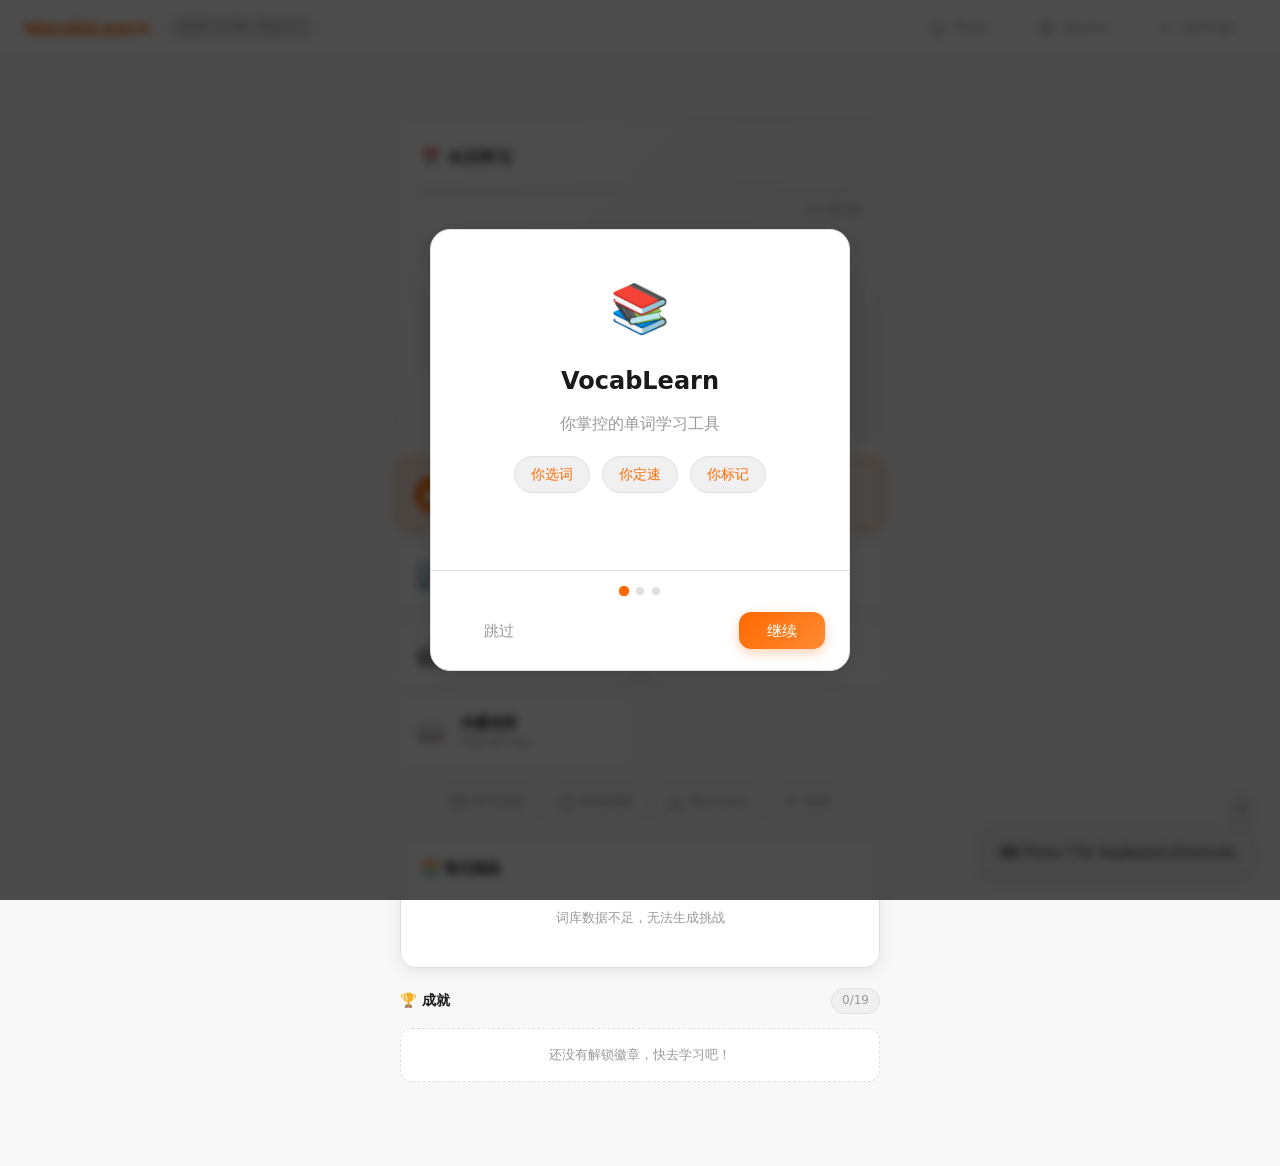
==== commit b95de653: "refactor(settings): restructure settings panel into 6 grouped cards (v7.6) - 🎯 Learning: daily goal," ====
--- a/index.html
+++ b/index.html
@@ -511,66 +511,96 @@
 
   <!-- ===== Settings Modal ===== -->
   <div class="modal-backdrop" id="modalSettings" style="display:none">
-    <div class="modal">
+    <div class="modal modal-settings">
       <div class="modal-header">
         <h3>Settings</h3>
         <button class="modal-close" id="closeSettings">✕</button>
       </div>
       <div class="modal-body">
-        <div class="form-group">
-          <label for="inputApiKey">DeepSeek API Key</label>
-          <div class="input-with-toggle">
-            <input type="password" id="inputApiKey" placeholder="sk-..." autocomplete="off" />
-            <button class="btn-toggle-pw" id="toggleApiKey" type="button">Show</button>
-          </div>
-          <span class="form-hint">Stored locally in your browser. Never sent anywhere except DeepSeek.</span>
-        </div>
-        <div class="form-group">
-          <label for="inputWordsPerBatch">Words per batch</label>
-          <input type="number" id="inputWordsPerBatch" min="10" max="500" value="100" />
-        </div>
-        <div class="form-group">
-          <label for="inputDifficulty">Vocabulary level</label>
-          <select id="inputDifficulty">
-            <option value="beginner">Beginner (A1–A2)</option>
-            <option value="intermediate" selected>Intermediate (B1–B2)</option>
-            <option value="advanced">Advanced (C1–C2)</option>
-            <option value="academic">Academic / GRE</option>
-            <option value="business">Business English</option>
-          </select>
-        </div>
-        <div class="form-group">
-          <label class="toggle-label">
-            <input type="checkbox" id="inputAutoPronounce" />
-            <span>Auto-pronounce on word detail</span>
-          </label>
-          <span class="form-hint">Automatically read aloud when entering detail page</span>
-        </div>
-        <div class="form-group">
-          <label for="inputClickBehavior">单击行为</label>
-          <select id="inputClickBehavior">
-            <option value="peek">单击查看释义</option>
-            <option value="mark">单击直接标记</option>
-          </select>
-          <span class="form-hint">单击词块时弹出释义浮窗，或直接标记为陌生</span>
-        </div>
-        <div class="form-group">
-          <label class="toggle-label">
-            <input type="checkbox" id="inputShowShortcuts" checked />
-            <span>Show keyboard shortcut hints</span>
-          </label>
-        </div>
-        <div class="form-group">
-          <label for="inputTheme">Theme</label>
-          <select id="inputTheme">
-            <option value="dark">Dark</option>
-            <option value="light">Light</option>
-            <option value="system">Follow System</option>
-          </select>
-        </div>
-        <hr style="border-color:var(--color-border);margin:20px 0" />
-        <div class="sync-section" id="syncSection">
-          <h4 style="font-size:0.95rem;font-weight:600;margin-bottom:12px;color:var(--color-text)">🔄 WebDAV Sync</h4>
+
+        <!-- 🎯 Learning -->
+        <div class="settings-card">
+          <div class="settings-card-header">🎯 Learning</div>
+          <div class="form-group">
+            <label>每日目标</label>
+            <input type="number" id="inputDailyGoal" min="5" max="500" value="50" style="width:100px" />
+          </div>
+          <div class="form-group">
+            <label for="inputWordsPerBatch">每批词数</label>
+            <input type="number" id="inputWordsPerBatch" min="10" max="500" value="100" />
+          </div>
+          <div class="form-group">
+            <label for="inputDifficulty">词汇难度</label>
+            <select id="inputDifficulty">
+              <option value="beginner">Beginner (A1–A2)</option>
+              <option value="intermediate" selected>Intermediate (B1–B2)</option>
+              <option value="advanced">Advanced (C1–C2)</option>
+              <option value="academic">Academic / GRE</option>
+              <option value="business">Business English</option>
+            </select>
+          </div>
+          <div class="form-group">
+            <label class="toggle-label">
+              <input type="checkbox" id="inputAdaptiveBatch" />
+              <span>自适应批次大小</span>
+            </label>
+            <span class="form-hint">根据历史标记率自动调整每批词数</span>
+          </div>
+        </div>
+
+        <!-- 🧠 Interaction -->
+        <div class="settings-card">
+          <div class="settings-card-header">🧠 Interaction</div>
+          <div class="form-group">
+            <label for="inputClickBehavior">单击行为</label>
+            <select id="inputClickBehavior">
+              <option value="peek">单击查看释义</option>
+              <option value="mark">单击直接标记</option>
+            </select>
+          </div>
+          <div class="form-group">
+            <label class="toggle-label">
+              <input type="checkbox" id="inputAutoPronounce" />
+              <span>进入详情页自动朗读</span>
+            </label>
+          </div>
+          <div class="form-group">
+            <label class="toggle-label">
+              <input type="checkbox" id="inputShowShortcuts" checked />
+              <span>显示快捷键提示</span>
+            </label>
+          </div>
+        </div>
+
+        <!-- 🎨 Appearance -->
+        <div class="settings-card">
+          <div class="settings-card-header">🎨 Appearance</div>
+          <div class="form-group">
+            <label for="inputTheme">主题</label>
+            <select id="inputTheme">
+              <option value="dark">深色</option>
+              <option value="light">浅色</option>
+              <option value="system">跟随系统</option>
+            </select>
+          </div>
+        </div>
+
+        <!-- 🔌 API -->
+        <div class="settings-card">
+          <div class="settings-card-header">🔌 API</div>
+          <div class="form-group">
+            <label for="inputApiKey">DeepSeek API Key</label>
+            <div class="input-with-toggle">
+              <input type="password" id="inputApiKey" placeholder="sk-..." autocomplete="off" />
+              <button class="btn-toggle-pw" id="toggleApiKey" type="button">Show</button>
+            </div>
+            <span class="form-hint">存于本地浏览器，仅用于调用 DeepSeek API</span>
+          </div>
+        </div>
+
+        <!-- 🔄 Sync -->
+        <div class="settings-card">
+          <div class="settings-card-header">🔄 Sync</div>
           <div class="form-group">
             <label for="inputSyncUrl">WebDAV Server URL</label>
             <input type="text" id="inputSyncUrl" placeholder="https://example.com/remote.php/dav/files/user/" />
@@ -585,13 +615,17 @@
               <input type="password" id="inputSyncPass" placeholder="App password" autocomplete="off" />
               <button class="btn-toggle-pw" id="toggleSyncPass" type="button">Show</button>
             </div>
-            <span class="form-hint">Stored locally in your browser. Use an app-specific password for security.</span>
+            <span class="form-hint">存于本地浏览器，建议使用应用专用密码</span>
           </div>
           <div class="form-group">
             <label class="toggle-label">
               <input type="checkbox" id="inputAutoSync" />
-              <span>Auto-sync after each batch</span>
+              <span>每批结束后自动同步</span>
             </label>
+          </div>
+          <div class="form-group">
+            <label>上次同步</label>
+            <span style="color:var(--color-text-muted);font-size:var(--text-sm)" id="syncLastTime">--</span>
           </div>
           <div class="sync-buttons">
             <button class="btn btn-secondary" id="btnSyncTest">🔌 Test Connection</button>
@@ -600,12 +634,22 @@
           </div>
           <p class="form-hint" id="syncStatus">Not synced yet.</p>
         </div>
-        <hr style="border-color:var(--color-border);margin:20px 0" />
-        <div class="form-group danger-zone">
-          <label style="color:var(--color-danger);font-weight:600">⚠ Danger Zone</label>
-          <p class="form-hint" style="margin-bottom:10px">This will erase all your learning data, review pool, and settings. This action cannot be undone.</p>
-          <button class="btn btn-danger" id="btnClearAllData">🗑 Clear All Data</button>
-        </div>
+
+        <!-- 📊 Data -->
+        <div class="settings-card">
+          <div class="settings-card-header">📊 Data</div>
+          <div class="data-summary" id="settingsDataSummary">
+            <div class="data-item"><span class="data-value">0</span><span class="data-label">已学</span></div>
+            <div class="data-item"><span class="data-value">0</span><span class="data-label">已掌握</span></div>
+            <div class="data-item"><span class="data-value">0</span><span class="data-label">连续天</span></div>
+            <div class="data-item"><span class="data-value">0</span><span class="data-label">待复习</span></div>
+          </div>
+          <div class="data-actions">
+            <button class="btn btn-secondary" id="btnSettingsExportAnki">📤 导出 Anki</button>
+            <button class="btn btn-danger" id="btnClearAllData">🗑 清除所有数据</button>
+          </div>
+        </div>
+
       </div>
       <div class="modal-footer">
         <button class="btn btn-primary" id="btnSaveSettings">Save Settings</button>
--- a/style.css
+++ b/style.css
@@ -1749,19 +1749,39 @@
 }
 .peek-unfamiliar-btn:hover:not(:disabled) { background: rgba(255, 215, 0, 0.28); }
 
+/* v7.5: Mobile peek-popup → bottom sheet with overlay */
+.peek-bottom-sheet-overlay {
+  position: fixed;
+  top: 0; left: 0; right: 0; bottom: 0;
+  background: rgba(0, 0, 0, 0.5);
+  z-index: 1499;
+  animation: fadeIn 0.2s ease;
+}
+@keyframes fadeIn {
+  from { opacity: 0; }
+  to { opacity: 1; }
+}
+@keyframes slideUp {
+  from { transform: translateY(100%); }
+  to { transform: translateY(0); }
+}
+
 @media (max-width: 480px) {
   .peek-popup {
-    left: var(--space-4) !important;
-    right: var(--space-4) !important;
-    max-width: unset;
-    width: auto;
-    min-width: unset;
+    position: fixed !important;
+    left: 0 !important;
+    right: 0 !important;
+    bottom: 0 !important;
     top: auto !important;
-    bottom: var(--space-4);
-    border-radius: var(--radius-md);
-    box-shadow: 0 -4px 24px rgba(0,0,0,0.3);
+    width: 100% !important;
+    max-width: 100% !important;
+    min-width: unset !important;
+    border-radius: var(--radius-xl) var(--radius-xl) 0 0 !important;
+    box-shadow: 0 -6px 32px rgba(0,0,0,0.35);
+    padding: var(--space-6);
+    animation: slideUp 0.25s ease !important;
   }
-  .peek-popup-arrow { display: none; }
+  .peek-popup-arrow { display: none !important; }
 }
 
 /* =========================================================
@@ -2211,6 +2231,58 @@
   cursor: pointer;
 }
 .toggle-label span { flex: 1; }
+
+/* Settings cards (v7.6) */
+.settings-card {
+  background: var(--color-surface);
+  border: 1px solid var(--color-border);
+  border-radius: var(--radius-lg);
+  padding: var(--space-5);
+  margin-bottom: var(--space-4);
+}
+.settings-card-header {
+  font-size: var(--text-md);
+  font-weight: 600;
+  margin-bottom: var(--space-4);
+  color: var(--color-text);
+}
+
+/* Data summary row */
+.data-summary {
+  display: flex;
+  gap: var(--space-4);
+  margin-bottom: var(--space-4);
+}
+.data-item {
+  flex: 1;
+  text-align: center;
+  padding: var(--space-3);
+  background: var(--color-surface-2);
+  border-radius: var(--radius-md);
+  border: 1px solid var(--color-border);
+}
+.data-value {
+  display: block;
+  font-size: var(--text-xl);
+  font-weight: 700;
+  color: var(--color-primary);
+}
+.data-label {
+  display: block;
+  font-size: var(--text-xs);
+  color: var(--color-text-muted);
+  margin-top: 2px;
+}
+.data-actions {
+  display: flex;
+  gap: var(--space-3);
+  flex-wrap: wrap;
+}
+
+/* Modal settings: wider for 6 cards */
+.modal-settings .modal {
+  max-width: 700px;
+}
 
 /* =========================================================
    CELEBRATION ANIMATIONS
